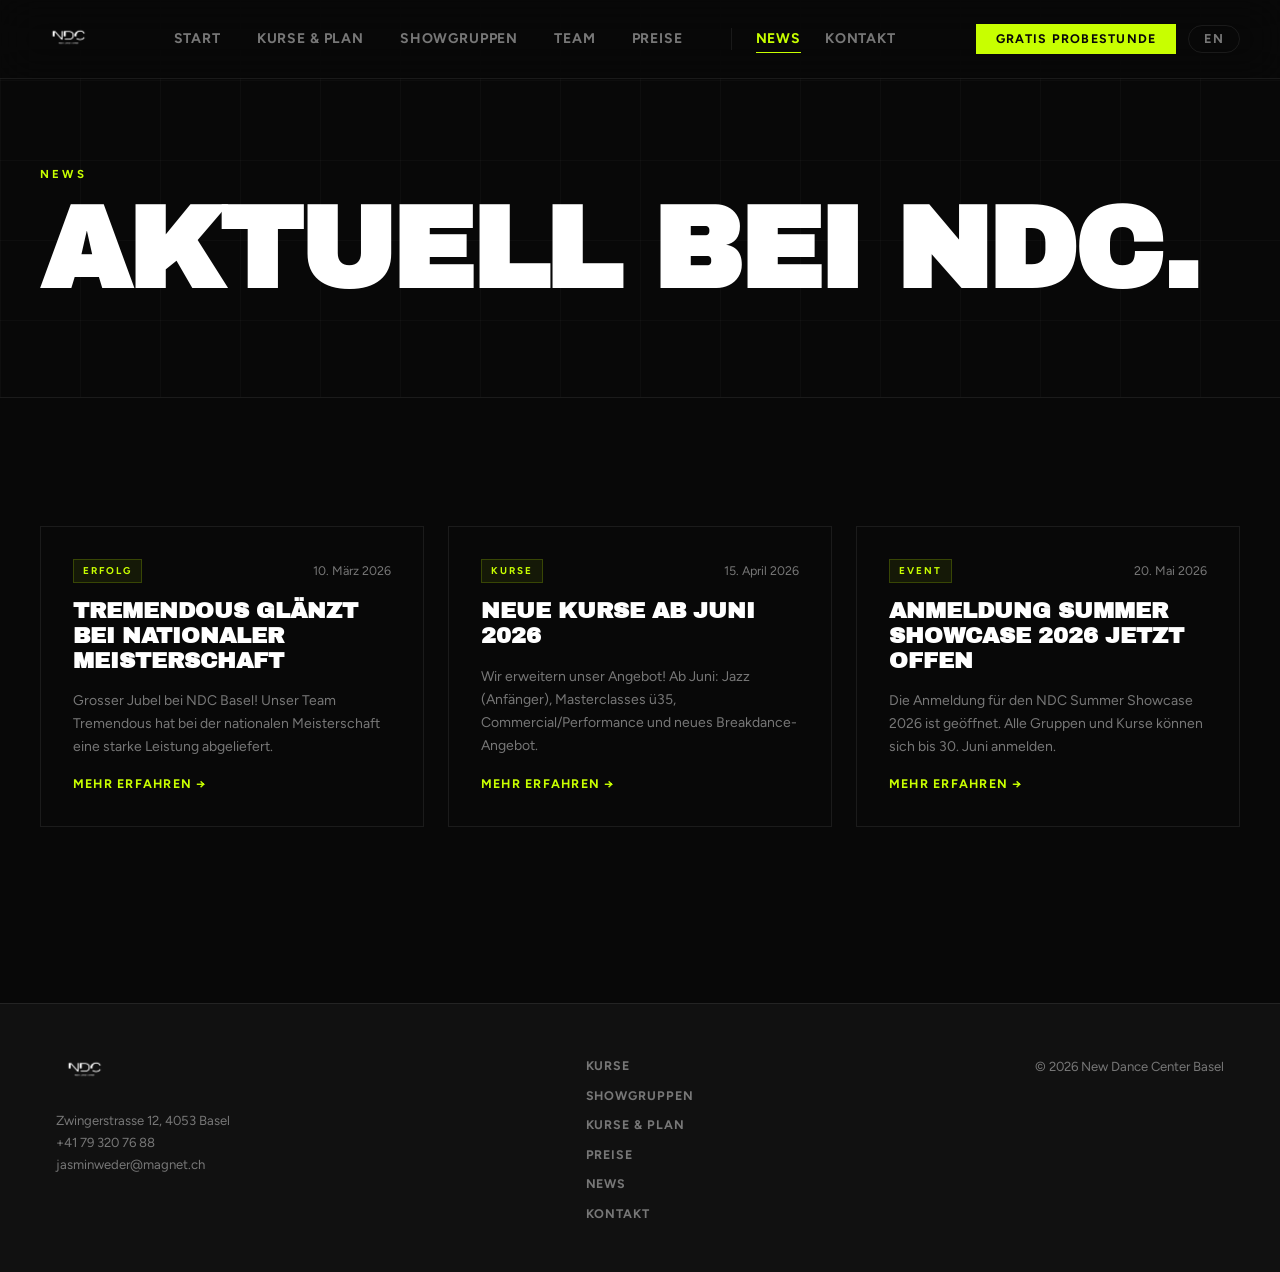
==== artikel.html @ 4fa08bfb "Initial site" ====
<!DOCTYPE html>
<html lang="de">
<head>
  <meta charset="UTF-8">
  <meta name="viewport" content="width=device-width, initial-scale=1.0">
  <title>News | NDC Basel</title>
  <link rel="preconnect" href="https://fonts.googleapis.com">
  <link rel="preconnect" href="https://fonts.gstatic.com" crossorigin>
  <link href="https://fonts.googleapis.com/css2?family=Archivo+Black&family=Figtree:wght@400;500;600;700&display=swap" rel="stylesheet">
  <link rel="stylesheet" href="styles/style.css">
</head>
<body>

  <div id="header-root"></div>

  <main id="artikelMain">
    <!-- populated by artikel.js -->
  </main>

  <div id="footer-root"></div>

  <script src="scripts/data.js"></script>
  <script src="scripts/shared.js"></script>
  <script src="scripts/artikel.js"></script>
</body>
</html>
---- styles/style.css ----
@import url('https://fonts.googleapis.com/css2?family=Archivo+Black&family=Figtree:wght@400;500;600;700&display=swap');

:root {
  --bg:          #080808;
  --surface:     #111111;
  --accent:      #C8FF00;
  --accent-dim:  rgba(200, 255, 0, 0.07);
  --accent-glow: rgba(200, 255, 0, 0.22);
  --text:        #ffffff;
  --muted:       #777777;
  --border:      rgba(255, 255, 255, 0.08);
  --font-display: 'Archivo Black', Impact, sans-serif;
  --font-body:    'Figtree', system-ui, -apple-system, sans-serif;
  /* room colours */
  --room-blau:   #60A5FA;
  --room-gruen:  #4ADE80;
  /* ── Emil Kowalski easing ── */
  --spring:      cubic-bezier(0.16, 1, 0.3, 1);   /* spring out  */
  --spring-in:   cubic-bezier(0.4, 0, 0.2, 1);    /* quick in    */
  --bounce:      cubic-bezier(0.34, 1.56, 0.64, 1); /* overshoot  */
  --dur-fast:    150ms;
  --dur-mid:     280ms;
  --dur-slow:    600ms;
}

*, *::before, *::after { box-sizing: border-box; margin: 0; padding: 0; }
html { scroll-behavior: smooth; }

body {
  background: var(--bg);
  color: var(--text);
  font-family: var(--font-body);
  line-height: 1.6;
  overflow-x: hidden;
}

a { color: inherit; text-decoration: none; }
img { max-width: 100%; display: block; }

/* ── LAYOUT ────────────────────────────────────────────────── */

.container {
  width: min(1200px, calc(100% - 3rem));
  margin: 0 auto;
}

.section { padding: 8rem 0; }

/* ── HEADER ────────────────────────────────────────────────── */

.site-header {
  position: fixed;
  top: 0; left: 0; right: 0;
  z-index: 100;
  padding: 1.25rem 2rem;
  background: rgba(8, 8, 8, 0.88);
  backdrop-filter: blur(20px);
  -webkit-backdrop-filter: blur(20px);
  border-bottom: 1px solid var(--border);
}

.header-inner {
  display: flex;
  align-items: center;
  justify-content: space-between;
  max-width: 1200px;
  margin: 0 auto;
}

.brand {
  display: inline-flex;
  align-items: center;
  line-height: 1;
  transition: opacity var(--dur-fast) var(--spring);
}

.brand:hover { opacity: 0.8; }

.brand-logo {
  height: 38px;
  width: auto;
  display: block;
}

/* fallback text brand (if image fails) */
.brand span { color: var(--accent); margin-left: 0.1em; }

.site-nav { display: flex; gap: 2.25rem; }

.site-nav a {
  font-family: var(--font-body);
  font-weight: 700;
  font-size: 0.875rem;
  letter-spacing: 0.06em;
  text-transform: uppercase;
  color: var(--muted);
  transition: color var(--dur-fast) var(--spring);
  position: relative;
}

.site-nav a::after {
  content: '';
  position: absolute; bottom: -3px; left: 0; right: 0;
  height: 1px; background: var(--accent);
  transform: scaleX(0); transform-origin: left;
  transition: transform var(--dur-mid) var(--spring);
}

.site-nav a:hover { color: var(--accent); }
.site-nav a:hover::after { transform: scaleX(1); }
.site-nav a.active { color: var(--accent); }
.site-nav a.active::after { transform: scaleX(1); }

.header-actions { display: flex; align-items: center; gap: 0.75rem; }

.lang-btn {
  font-family: var(--font-body);
  font-weight: 700;
  font-size: 0.8rem;
  letter-spacing: 0.12em;
  background: none;
  border: 1px solid var(--border);
  border-radius: 999px;
  color: var(--muted);
  padding: 0.4rem 0.9rem;
  cursor: pointer;
  transition: border-color var(--dur-fast) var(--spring),
              color var(--dur-fast) var(--spring),
              transform var(--dur-mid) var(--spring);
  line-height: 1;
}

.lang-btn:hover { border-color: var(--accent); color: var(--accent); transform: scale(1.05); }
.lang-btn:active { transform: scale(0.95); transition-duration: var(--dur-fast); }

.nav-toggle {
  display: none;
  flex-direction: column;
  justify-content: space-between;
  width: 28px; height: 18px;
  background: none; border: none;
  cursor: pointer; padding: 0;
  position: relative; z-index: 101;
}

.nav-toggle span {
  display: block; height: 2px;
  background: var(--text); border-radius: 1px;
  transition: transform var(--dur-mid) var(--spring),
              opacity var(--dur-fast) var(--spring-in),
              width var(--dur-mid) var(--spring);
  transform-origin: center;
}

.nav-toggle span:nth-child(2) { width: 70%; }

.nav-toggle:hover span:nth-child(2) { width: 100%; }

.nav-toggle.open span:nth-child(1) { transform: translateY(8px) rotate(45deg); }
.nav-toggle.open span:nth-child(2) { opacity: 0; transform: scaleX(0); }
.nav-toggle.open span:nth-child(3) { transform: translateY(-8px) rotate(-45deg); }

/* ── EYEBROW & SECTION HEADER ──────────────────────────────── */

.eyebrow {
  display: inline-block;
  font-family: var(--font-body);
  font-weight: 700;
  font-size: 0.72rem;
  letter-spacing: 0.28em;
  text-transform: uppercase;
  color: var(--accent);
  margin-bottom: 1rem;
}

.section-header { margin-bottom: 4rem; }

.section-sub { color: var(--muted); font-size: 0.95rem; margin-top: 0.75rem; }

.section-header h2 {
  font-family: var(--font-display);
  font-size: clamp(2.5rem, 5vw, 5rem);
  line-height: 0.9;
  letter-spacing: -0.02em;
  text-transform: uppercase;
}

/* ── BUTTONS ───────────────────────────────────────────────── */

.btn-primary {
  display: inline-flex; align-items: center;
  font-family: var(--font-body); font-weight: 700;
  font-size: 0.9rem; letter-spacing: 0.08em; text-transform: uppercase;
  background: var(--accent); color: #080808;
  border: none; border-radius: 0;
  padding: 0.9rem 2rem; cursor: pointer; line-height: 1;
  transition: transform var(--dur-mid) var(--spring),
              box-shadow var(--dur-mid) var(--spring),
              background var(--dur-fast) var(--spring-in);
  will-change: transform;
}

.btn-primary:hover {
  transform: translateY(-3px);
  box-shadow: 0 16px 40px var(--accent-glow);
}

.btn-primary:active {
  transform: scale(0.97) translateY(0);
  box-shadow: 0 4px 12px var(--accent-glow);
  transition-duration: var(--dur-fast);
}

.btn-ghost {
  display: inline-flex; align-items: center;
  font-family: var(--font-body); font-weight: 700;
  font-size: 0.9rem; letter-spacing: 0.08em; text-transform: uppercase;
  background: transparent; color: var(--text);
  border: 1px solid rgba(255,255,255,0.2); border-radius: 0;
  padding: 0.9rem 2rem; cursor: pointer; line-height: 1;
  transition: border-color var(--dur-fast) var(--spring),
              color var(--dur-fast) var(--spring),
              transform var(--dur-mid) var(--spring),
              box-shadow var(--dur-mid) var(--spring);
  will-change: transform;
}

.btn-ghost:hover {
  border-color: var(--accent);
  color: var(--accent);
  transform: translateY(-3px);
  box-shadow: 0 8px 24px rgba(200,255,0,0.08);
}

.btn-ghost:active {
  transform: scale(0.97);
  transition-duration: var(--dur-fast);
}

/* ── HERO ──────────────────────────────────────────────────── */

.hero {
  min-height: 100svh;
  display: flex; flex-direction: column;
  overflow: hidden; position: relative; background: var(--bg);
}

.hero::before {
  content: '';
  position: absolute; inset: 0;
  background-image:
    linear-gradient(rgba(255,255,255,0.025) 1px, transparent 1px),
    linear-gradient(90deg, rgba(255,255,255,0.025) 1px, transparent 1px);
  background-size: 80px 80px;
  pointer-events: none;
}

.hero-inner {
  flex: 1; display: flex; flex-direction: column;
  justify-content: center; padding-top: 7rem; padding-bottom: 3rem;
}

.hero-eyebrow {
  font-family: var(--font-body); font-weight: 700;
  font-size: 0.75rem; letter-spacing: 0.28em; text-transform: uppercase;
  color: var(--accent); margin-bottom: 2rem;
}

.hero-title {
  display: block;
  margin-bottom: 2.5rem;
}

.title-line {
  display: block;
  font-family: var(--font-display);
  font-size: clamp(5rem, 13vw, 13rem);
  line-height: 0.88; letter-spacing: -0.02em; text-transform: uppercase;
}

.title-line.solid { color: var(--text); }

.title-line.stroke {
  color: transparent;
  -webkit-text-stroke: 3px var(--accent);
}

.hero-meta { max-width: 520px; }

.hero-desc { color: var(--muted); font-size: 0.95rem; line-height: 1.75; margin-bottom: 2rem; }
.hero-ctas { display: flex; flex-wrap: wrap; gap: 0.75rem; }

/* ── TICKER ────────────────────────────────────────────────── */

.ticker-wrap {
  overflow: hidden; border-top: 1px solid var(--border);
  background: var(--surface); padding: 1.1rem 0;
}

.ticker-track {
  display: flex; gap: 2.5rem; white-space: nowrap;
  width: max-content; align-items: center;
  animation: ticker 30s linear infinite;
}

.ticker-track span {
  font-family: var(--font-display);
  font-size: 1rem; letter-spacing: 0.12em; text-transform: uppercase; color: var(--text);
}

.ticker-track .dot { color: var(--accent); font-size: 1.3rem; }

@keyframes ticker { from { transform: translateX(0); } to { transform: translateX(-50%); } }

/* ── STUDIO ────────────────────────────────────────────────── */

.studio { background: var(--surface); }

.studio-grid { display: grid; grid-template-columns: 1fr 1fr; gap: 5rem; align-items: center; }

.studio-copy h2 {
  font-family: var(--font-display);
  font-size: clamp(2.5rem, 4vw, 4.5rem);
  line-height: 0.9; letter-spacing: -0.02em; text-transform: uppercase;
  margin-bottom: 1.5rem;
}

.studio-copy p { color: var(--muted); font-size: 0.975rem; margin-bottom: 1.25rem; max-width: 38rem; }
.studio-copy .btn-primary { margin-top: 0.75rem; }

.studio-stats {
  display: grid; grid-template-columns: 1fr 1fr;
  gap: 1px; background: rgba(255,255,255,0.1);
  border: 1px solid rgba(255,255,255,0.1);
}

.stat-card {
  background: var(--bg); padding: 2.5rem 2rem;
  display: flex; flex-direction: column; gap: 0.4rem;
}

.accent-card { background: var(--accent-dim); }

.stat-num {
  font-family: var(--font-display);
  font-size: clamp(3rem, 4.5vw, 4.5rem); line-height: 1;
  color: var(--accent);
}

.stat-label {
  font-family: var(--font-body); font-weight: 700;
  font-size: 0.8rem; letter-spacing: 0.14em; text-transform: uppercase; color: var(--muted);
}

/* ── STYLES SECTION ────────────────────────────────────────── */

.styles-section { background: var(--bg); }

.styles-grid {
  display: grid; grid-template-columns: repeat(3, 1fr);
  gap: 1px; background: rgba(255,255,255,0.08);
  border: 1px solid rgba(255,255,255,0.08);
}

.style-card {
  background: var(--bg); padding: 2.5rem 2rem;
  position: relative; overflow: hidden;
  transition: background var(--dur-mid) var(--spring),
              transform var(--dur-mid) var(--spring);
  will-change: transform;
  cursor: default;
}

.style-card::after {
  content: ''; position: absolute; bottom: 0; left: 0; right: 0;
  height: 2px; background: var(--accent);
  transform: scaleX(0); transform-origin: left;
  transition: transform var(--dur-mid) var(--spring);
}

.style-card:hover { background: var(--accent-dim); transform: translateY(-4px); }
.style-card:hover::after { transform: scaleX(1); }

.style-num {
  display: block; font-family: var(--font-display);
  font-size: 4.5rem; line-height: 1;
  color: rgba(255,255,255,0.05); margin-bottom: 0.75rem;
}

.style-card h3 {
  font-family: var(--font-display);
  font-size: 1.6rem; letter-spacing: -0.01em;
  text-transform: uppercase; color: var(--text); margin-bottom: 0.75rem;
}

.style-card p { font-size: 0.875rem; color: var(--muted); line-height: 1.65; }

/* ── CREWS (main page) ─────────────────────────────────────── */

.crews-section { background: var(--surface); }

.crews-grid { display: grid; grid-template-columns: repeat(3, 1fr); gap: 1.5rem; margin-bottom: 3rem; }

.crew-card {
  border: 1px solid var(--border); padding: 2.5rem 2rem;
  transition: border-color var(--dur-mid) var(--spring),
              background var(--dur-mid) var(--spring),
              transform var(--dur-mid) var(--spring),
              box-shadow var(--dur-mid) var(--spring);
  will-change: transform;
}

.crew-card:hover {
  border-color: var(--accent);
  background: var(--accent-dim);
  transform: translateY(-6px);
  box-shadow: 0 20px 40px rgba(0,0,0,0.4);
}

.crew-tag {
  display: inline-block; font-family: var(--font-body); font-weight: 700;
  font-size: 0.68rem; letter-spacing: 0.22em; text-transform: uppercase;
  color: var(--accent); background: var(--accent-dim);
  border: 1px solid rgba(200,255,0,0.2); padding: 0.3rem 0.75rem; margin-bottom: 1.5rem;
}

.crew-card h3 {
  font-family: var(--font-display);
  font-size: clamp(2rem, 2.5vw, 2.75rem);
  letter-spacing: -0.02em; text-transform: uppercase;
  color: var(--text); margin-bottom: 1rem; line-height: 0.95;
}

.crew-card p { color: var(--muted); font-size: 0.875rem; line-height: 1.65; }
.crew-card .crew-link { display: inline-block; margin-top: 1.25rem; color: var(--accent); font-weight: 600; font-size: 0.85rem; }
.crews-cta { text-align: center; }

/* ── HEUTE IM STUDIO ───────────────────────────────────────── */

.heute-section { background: var(--bg); }

.heute-header { margin-bottom: 3rem; }

.heute-header h2 {
  font-family: var(--font-display);
  font-size: clamp(2.5rem, 5vw, 5rem);
  line-height: 0.9; letter-spacing: -0.02em; text-transform: uppercase; margin-bottom: 0.5rem;
}

.heute-day-name {
  font-family: var(--font-display);
  font-size: clamp(1.25rem, 2.5vw, 2rem);
  letter-spacing: 0.04em; text-transform: uppercase; color: var(--muted);
}

.heute-empty { padding: 4rem 0; text-align: center; }

.heute-empty-title {
  font-family: var(--font-display); font-size: 2rem;
  text-transform: uppercase; color: var(--muted); margin-bottom: 0.5rem;
}

.heute-empty-sub { color: var(--muted); font-size: 0.95rem; }

.heute-grid { display: grid; grid-template-columns: 1fr 1fr; gap: 2.5rem; }

.heute-col-header {
  font-family: var(--font-body); font-weight: 700;
  font-size: 0.75rem; letter-spacing: 0.22em; text-transform: uppercase;
  padding: 0.6rem 1rem; margin-bottom: 1rem;
}

.heute-col-header.blau  { background: rgba(96,165,250,0.1);  color: #93C5FD; border-left: 3px solid var(--room-blau); }
.heute-col-header.gruen { background: rgba(74,222,128,0.1);  color: #86EFAC; border-left: 3px solid var(--room-gruen); }

.heute-cards { display: flex; flex-direction: column; gap: 0.75rem; }

.heute-card {
  background: var(--surface); border: 1px solid var(--border);
  border-left-width: 3px; padding: 1.25rem;
  transition: background var(--dur-fast) var(--spring),
              transform var(--dur-mid) var(--spring),
              box-shadow var(--dur-mid) var(--spring);
  will-change: transform;
}

.heute-card.blau  { border-left-color: var(--room-blau); }
.heute-card.gruen { border-left-color: var(--room-gruen); }

.heute-card:hover {
  background: rgba(255,255,255,0.06);
  transform: translateX(4px);
}
.heute-card.is-showgroup { background: rgba(167,139,250,0.05); border-left-color: #A78BFA; }

.card-badges { display: flex; gap: 0.5rem; margin-bottom: 0.75rem; min-height: 1.4rem; }

.heute-badge {
  font-family: var(--font-body); font-weight: 700;
  font-size: 0.6rem; letter-spacing: 0.2em; text-transform: uppercase; padding: 0.2rem 0.55rem; line-height: 1.4;
}

.heute-badge.neue { background: var(--accent-dim); color: var(--accent); border: 1px solid rgba(200,255,0,0.2); }
.heute-badge.show { background: rgba(167,139,250,0.1); color: #A78BFA; border: 1px solid rgba(167,139,250,0.2); }

.card-body { display: flex; gap: 1rem; align-items: flex-start; }

.teacher-avatar {
  flex-shrink: 0; width: 46px; height: 46px; border-radius: 50%;
  background: rgba(255,255,255,0.06); border: 1px solid rgba(255,255,255,0.1);
  display: flex; align-items: center; justify-content: center;
  font-family: var(--font-display); font-size: 0.8rem; color: var(--muted);
}

.card-info { flex: 1; display: flex; flex-direction: column; gap: 0.15rem; }

.card-time {
  font-family: var(--font-body); font-weight: 700;
  font-size: 0.7rem; letter-spacing: 0.16em; text-transform: uppercase; color: var(--muted);
}

.card-name {
  font-family: var(--font-display);
  font-size: 1.15rem; letter-spacing: -0.01em;
  text-transform: uppercase; color: var(--text); line-height: 1.1;
}

.card-meta { display: flex; align-items: center; gap: 0.6rem; flex-wrap: wrap; margin-top: 0.4rem; }

.level-chip {
  font-family: var(--font-body); font-weight: 700;
  font-size: 0.6rem; letter-spacing: 0.14em; text-transform: uppercase;
  padding: 0.2rem 0.55rem; background: rgba(255,255,255,0.06);
  color: var(--muted); border: 1px solid var(--border);
}

.card-teacher { font-size: 0.82rem; color: var(--muted); }

.card-note {
  display: inline-block; font-family: var(--font-body); font-weight: 700;
  font-size: 0.6rem; letter-spacing: 0.14em; text-transform: uppercase;
  color: #FCD34D; margin-top: 0.35rem;
}

/* ── PREISE ────────────────────────────────────────────────── */

.preise-section { background: var(--surface); }

.preise-grid {
  display: grid;
  grid-template-columns: repeat(5, 1fr);
  gap: 1px; background: rgba(255,255,255,0.1);
  border: 1px solid rgba(255,255,255,0.1);
  margin-bottom: 2.5rem;
}

.preis-card {
  background: var(--bg); padding: 2rem 1.5rem;
  display: flex; flex-direction: column; gap: 1rem;
  position: relative;
  transition: background var(--dur-mid) var(--spring),
              transform var(--dur-mid) var(--spring),
              box-shadow var(--dur-mid) var(--spring);
  will-change: transform;
}

.preis-card:hover {
  background: var(--accent-dim);
  transform: translateY(-6px);
  box-shadow: 0 20px 40px rgba(0,0,0,0.3);
}

.preis-card.is-unlimited { background: var(--accent-dim); }

.preis-label {
  font-family: var(--font-display);
  font-size: 1.5rem; text-transform: uppercase; color: var(--text); line-height: 1;
}

.preis-age {
  font-size: 0.8rem; color: var(--muted); font-weight: 500;
}

.preis-options { display: flex; flex-direction: column; gap: 0.75rem; margin-top: auto; }

.preis-option { display: block; }

.preis-chf {
  font-family: var(--font-display);
  font-size: 2.25rem; line-height: 1; color: var(--accent);
}

.preis-chf span { font-family: var(--font-body); font-size: 0.8rem; color: var(--muted); font-weight: 600; }

.preis-freq {
  font-size: 0.75rem; color: var(--muted); font-weight: 500; margin-top: 0.15rem;
}

.preise-footer {
  display: flex; align-items: center; justify-content: space-between;
  flex-wrap: wrap; gap: 1rem;
}

.preise-note {
  font-size: 0.85rem; color: var(--muted);
}

.preise-note span { color: var(--accent); }

/* ── NEWS ──────────────────────────────────────────────────── */

.news-section { background: var(--bg); }

.news-grid { display: grid; grid-template-columns: repeat(3, 1fr); gap: 1.5rem; margin-bottom: 3rem; }

.news-card {
  border: 1px solid var(--border); padding: 2rem;
  display: flex; flex-direction: column; gap: 1rem;
  transition: border-color var(--dur-mid) var(--spring),
              background var(--dur-mid) var(--spring),
              transform var(--dur-mid) var(--spring),
              box-shadow var(--dur-mid) var(--spring);
  will-change: transform;
}

.news-card:hover {
  border-color: rgba(255,255,255,0.2);
  background: rgba(255,255,255,0.03);
  transform: translateY(-4px);
  box-shadow: 0 16px 32px rgba(0,0,0,0.3);
}

.news-card-top { display: flex; align-items: center; justify-content: space-between; gap: 1rem; }

.news-cat {
  font-family: var(--font-body); font-weight: 700;
  font-size: 0.62rem; letter-spacing: 0.2em; text-transform: uppercase;
  color: var(--accent); background: var(--accent-dim);
  border: 1px solid rgba(200,255,0,0.2); padding: 0.2rem 0.55rem;
}

.news-date { font-size: 0.78rem; color: var(--muted); }

.news-title {
  font-family: var(--font-display);
  font-size: 1.4rem; line-height: 1.1;
  text-transform: uppercase; color: var(--text);
}

.news-excerpt { font-size: 0.875rem; color: var(--muted); line-height: 1.65; }

.news-more {
  font-family: var(--font-body); font-weight: 700;
  font-size: 0.8rem; color: var(--accent);
  letter-spacing: 0.06em; text-transform: uppercase;
  margin-top: auto;
}

.news-footer { text-align: center; }

/* news card as link */
.news-card { text-decoration: none; color: inherit; }

.news-read-more {
  font-family: var(--font-body); font-weight: 700;
  font-size: 0.78rem; letter-spacing: 0.1em; text-transform: uppercase;
  color: var(--accent); margin-top: auto;
  transition: letter-spacing var(--dur-mid) var(--spring);
}
.news-card:hover .news-read-more { letter-spacing: 0.15em; }
.news-card:active { transform: scale(0.99) translateY(0); transition-duration: var(--dur-fast); }

/* ── ARTIKEL DETAIL ─────────────────────────────────────────── */

.artikel-hero { padding-bottom: 2rem; }
.artikel-hero h1 { font-size: clamp(2.5rem, 6vw, 5rem); line-height: 1.0; }

.artikel-meta {
  display: flex; align-items: center; gap: 1rem;
  margin-bottom: 1.5rem;
}

.artikel-date { font-size: 0.85rem; color: var(--muted); }

.artikel-excerpt {
  font-size: 1.1rem; color: var(--muted);
  line-height: 1.6; max-width: 640px;
  margin-top: 1rem;
}

.artikel-body {
  max-width: 700px;
  font-size: 1.05rem; line-height: 1.8;
  color: rgba(255,255,255,0.85);
}

.artikel-body p { margin-bottom: 1.5rem; }
.artikel-body p:last-child { margin-bottom: 0; }

/* ── CONTACT ───────────────────────────────────────────────── */

.contact-section { background: var(--surface); }

.contact-grid { display: grid; grid-template-columns: 1fr 1.5fr; gap: 5rem; align-items: start; }

.contact-info h2 {
  font-family: var(--font-display);
  font-size: clamp(3rem, 5vw, 6rem); line-height: 0.87;
  letter-spacing: -0.03em; text-transform: uppercase; margin-bottom: 2.5rem;
}

.contact-block { margin-bottom: 2rem; }

.contact-label {
  display: block; font-family: var(--font-body); font-weight: 700;
  font-size: 0.7rem; letter-spacing: 0.22em; text-transform: uppercase;
  color: var(--accent); margin-bottom: 0.35rem;
}

.contact-block p { color: var(--text); font-size: 1rem; }
.contact-block a { color: var(--text); transition: color 180ms; }
.contact-block a:hover { color: var(--accent); }

.contact-form { display: grid; gap: 1.25rem; }

.form-group { display: flex; flex-direction: column; gap: 0.5rem; }

.form-group label {
  font-family: var(--font-body); font-weight: 700;
  font-size: 0.72rem; letter-spacing: 0.18em; text-transform: uppercase; color: var(--muted);
}

.form-group input,
.form-group textarea {
  background: var(--bg); border: 1px solid var(--border); border-radius: 0;
  color: var(--text); font-family: var(--font-body); font-size: 1rem;
  padding: 1rem 1.25rem; outline: none; resize: vertical;
  transition: border-color var(--dur-fast) var(--spring),
              box-shadow var(--dur-fast) var(--spring);
}

.form-group input:focus,
.form-group textarea:focus {
  border-color: var(--accent);
  box-shadow: 0 0 0 3px rgba(200,255,0,0.08);
}

.form-group input::placeholder,
.form-group textarea::placeholder { color: rgba(255,255,255,0.22); }

.form-status {
  font-family: var(--font-body); font-weight: 700;
  font-size: 0.82rem; letter-spacing: 0.1em; text-transform: uppercase;
  color: var(--accent); min-height: 1.4em;
}

/* ── HEADER CTA + SECONDARY NAV ────────────────────────────── */

.btn-cta {
  display: inline-flex; align-items: center;
  font-family: var(--font-body); font-weight: 700;
  font-size: 0.78rem; letter-spacing: 0.1em; text-transform: uppercase;
  background: var(--accent); color: #080808;
  border: none; padding: 0.55rem 1.25rem;
  white-space: nowrap; cursor: pointer; line-height: 1;
  transition: transform var(--dur-mid) var(--spring),
              box-shadow var(--dur-mid) var(--spring);
  will-change: transform;
}

.btn-cta:hover { transform: translateY(-2px); box-shadow: 0 8px 24px var(--accent-glow); }
.btn-cta:active { transform: scale(0.96); transition-duration: var(--dur-fast); }

.nav-sec-group {
  display: flex; align-items: center; gap: 1.5rem;
  border-left: 1px solid var(--border); padding-left: 1.5rem; margin-left: 0.75rem;
}

.nav-sec {
  font-family: var(--font-body); font-weight: 700;
  font-size: 0.78rem; letter-spacing: 0.06em; text-transform: uppercase;
  color: var(--muted); transition: color 180ms ease;
}

.nav-sec:hover, .nav-sec.active { color: var(--text); }

/* ── FOOTER ────────────────────────────────────────────────── */

.site-footer { border-top: 1px solid var(--border); padding: 3rem 2rem; background: var(--surface); }

.footer-inner {
  display: grid;
  grid-template-columns: 1fr auto 1fr;
  gap: 3rem; align-items: start;
  max-width: 1200px; margin: 0 auto;
}

.footer-brand .brand { display: inline-block; margin-bottom: 0.75rem; }
.footer-brand p { color: var(--muted); font-size: 0.82rem; line-height: 1.7; }
.footer-brand a:hover { color: var(--accent); }

.footer-nav { display: flex; flex-direction: column; gap: 0.6rem; padding-top: 0.25rem; }

.footer-nav a {
  font-family: var(--font-body); font-weight: 700;
  font-size: 0.78rem; letter-spacing: 0.08em; text-transform: uppercase;
  color: var(--muted); transition: color 180ms ease;
}

.footer-nav a:hover { color: var(--accent); }

.footer-copy { color: var(--muted); font-size: 0.78rem; text-align: right; padding-top: 0.25rem; }

.site-footer p { color: var(--muted); font-size: 0.82rem; }

/* ── SCROLL REVEAL ─────────────────────────────────────────── */

.reveal {
  opacity: 0;
  transform: translateY(32px);
  transition: opacity var(--dur-slow) var(--spring),
              transform var(--dur-slow) var(--spring);
}
.reveal.visible { opacity: 1; transform: translateY(0); }

/* ── PAGE HERO (subpages) ──────────────────────────────────── */

.page-hero {
  padding: 10rem 0 5rem;
  background: var(--bg); position: relative; overflow: hidden;
  border-bottom: 1px solid var(--border);
}

.page-hero::before {
  content: '';
  position: absolute; inset: 0;
  background-image:
    linear-gradient(rgba(255,255,255,0.025) 1px, transparent 1px),
    linear-gradient(90deg, rgba(255,255,255,0.025) 1px, transparent 1px);
  background-size: 80px 80px; pointer-events: none;
}

.page-hero .container { position: relative; z-index: 1; }

.page-hero h1 {
  font-family: var(--font-display);
  font-size: clamp(3.5rem, 9vw, 9rem);
  line-height: 0.88; letter-spacing: -0.03em; text-transform: uppercase;
  margin-bottom: 1rem;
}

.page-hero-sub { font-size: 1rem; color: var(--muted); max-width: 44rem; line-height: 1.7; }

.back-link {
  display: inline-flex; align-items: center; gap: 0.5rem;
  font-family: var(--font-body); font-weight: 700;
  font-size: 0.75rem; letter-spacing: 0.14em; text-transform: uppercase;
  color: var(--muted); margin-bottom: 2rem;
  transition: color 180ms;
}

.back-link:hover { color: var(--accent); }

/* ── ÜBER UNS ──────────────────────────────────────────────── */

.about-section { background: var(--surface); }

.about-grid { display: grid; grid-template-columns: 1fr 1fr; gap: 5rem; align-items: start; }

.about-block { margin-bottom: 3rem; }

.about-block h3 {
  font-family: var(--font-display);
  font-size: clamp(1.5rem, 2.5vw, 2.5rem);
  text-transform: uppercase; letter-spacing: -0.01em;
  margin-bottom: 1rem; color: var(--text);
}

.about-block p { color: var(--muted); line-height: 1.75; font-size: 0.975rem; }

.about-address-card {
  border: 1px solid var(--border); padding: 2rem; background: var(--bg);
}

.about-address-card p { color: var(--text); margin-bottom: 0.25rem; }
.about-address-card a { color: var(--accent); }

.about-values { display: grid; grid-template-columns: 1fr 1fr; gap: 1.5rem; margin-top: 1.5rem; }

.value-card {
  padding: 1.5rem; background: var(--bg);
  border: 1px solid var(--border); border-left: 3px solid var(--accent);
}

.value-card h4 {
  font-family: var(--font-display); font-size: 1.1rem;
  text-transform: uppercase; margin-bottom: 0.5rem; color: var(--text);
}

.value-card p { font-size: 0.85rem; color: var(--muted); }

/* ── CREWS PAGE ────────────────────────────────────────────── */

.crews-page .crews-full-grid {
  display: grid; grid-template-columns: repeat(3, 1fr); gap: 1.5rem;
}

.crew-full-card {
  border: 1px solid var(--border); padding: 2.5rem 2rem;
  display: flex; flex-direction: column;
  transition: border-color var(--dur-mid) var(--spring),
              background var(--dur-mid) var(--spring),
              transform var(--dur-mid) var(--spring),
              box-shadow var(--dur-mid) var(--spring);
  will-change: transform;
}

.crew-full-card:hover {
  border-color: var(--accent);
  background: var(--accent-dim);
  transform: translateY(-6px);
  box-shadow: 0 20px 40px rgba(0,0,0,0.4);
}

.crew-full-card:active { transform: scale(0.98); transition-duration: var(--dur-fast); }

.crew-full-card h3 {
  font-family: var(--font-display);
  font-size: clamp(1.75rem, 2.5vw, 2.5rem);
  text-transform: uppercase; letter-spacing: -0.02em;
  color: var(--text); margin-bottom: 0.75rem; line-height: 1;
}

.crew-full-card .crew-meta {
  display: flex; flex-direction: column; gap: 0.35rem; margin-bottom: 1.25rem;
}

.crew-meta-row {
  font-size: 0.8rem; color: var(--muted);
}

.crew-meta-row strong {
  color: var(--text); font-weight: 600; margin-right: 0.4rem;
}

.crew-full-card p { font-size: 0.875rem; color: var(--muted); line-height: 1.65; flex: 1; }

.crew-full-card .crew-link {
  display: inline-flex; align-items: center;
  font-family: var(--font-body); font-weight: 700;
  font-size: 0.8rem; letter-spacing: 0.08em; text-transform: uppercase;
  color: var(--accent); margin-top: 1.5rem;
}

/* ── CREW DETAIL ───────────────────────────────────────────── */

.crew-detail { background: var(--surface); }

.crew-detail-grid { display: grid; grid-template-columns: 1fr 1fr; gap: 5rem; align-items: start; }

.crew-detail-copy h2 {
  font-family: var(--font-display);
  font-size: clamp(2rem, 4vw, 4rem);
  text-transform: uppercase; letter-spacing: -0.02em; margin-bottom: 2rem;
}

.crew-detail-copy p { color: var(--muted); line-height: 1.75; font-size: 0.975rem; margin-bottom: 1.5rem; }

.detail-meta-block { margin-bottom: 2rem; }

.detail-meta-label {
  font-family: var(--font-body); font-weight: 700;
  font-size: 0.68rem; letter-spacing: 0.22em; text-transform: uppercase;
  color: var(--accent); display: block; margin-bottom: 0.35rem;
}

.detail-meta-value { color: var(--text); font-size: 0.95rem; }

.achievement-list { list-style: none; display: flex; flex-direction: column; gap: 0.6rem; }

.achievement-list li {
  font-size: 0.875rem; color: var(--muted); padding-left: 1.25rem; position: relative;
}

.achievement-list li::before {
  content: '→'; position: absolute; left: 0; color: var(--accent);
}

/* ── TEACHERS PAGE ─────────────────────────────────────────── */

.teachers-page { background: var(--bg); }

.teachers-grid {
  display: grid; grid-template-columns: repeat(4, 1fr); gap: 1.5rem;
}

.teacher-card {
  border: 1px solid var(--border); padding: 2rem 1.5rem;
  display: flex; flex-direction: column; align-items: flex-start;
  transition: border-color var(--dur-mid) var(--spring),
              background var(--dur-mid) var(--spring),
              transform var(--dur-mid) var(--spring),
              box-shadow var(--dur-mid) var(--spring);
  cursor: pointer; will-change: transform;
}

.teacher-card:hover {
  border-color: var(--accent);
  background: var(--accent-dim);
  transform: translateY(-5px);
  box-shadow: 0 16px 32px rgba(0,0,0,0.35);
}

.teacher-card:active { transform: scale(0.98); transition-duration: var(--dur-fast); }

.teacher-avatar-lg {
  width: 64px; height: 64px; border-radius: 50%;
  background: rgba(255,255,255,0.06); border: 1px solid rgba(255,255,255,0.1);
  display: flex; align-items: center; justify-content: center;
  font-family: var(--font-display); font-size: 1.2rem; color: var(--muted);
  margin-bottom: 1.25rem;
}

.teacher-card.featured .teacher-avatar-lg {
  border-color: rgba(200,255,0,0.3); color: var(--accent);
}

.teacher-name {
  font-family: var(--font-display);
  font-size: 1.25rem; text-transform: uppercase;
  letter-spacing: -0.01em; color: var(--text); margin-bottom: 0.3rem; line-height: 1.1;
}

.teacher-role {
  font-size: 0.75rem; color: var(--accent); font-weight: 600;
  letter-spacing: 0.08em; text-transform: uppercase; margin-bottom: 0.75rem;
}

.teacher-styles {
  display: flex; flex-wrap: wrap; gap: 0.4rem; margin-bottom: 1rem;
}

.style-tag {
  font-family: var(--font-body); font-weight: 600;
  font-size: 0.62rem; letter-spacing: 0.1em; text-transform: uppercase;
  padding: 0.2rem 0.55rem; background: rgba(255,255,255,0.06);
  color: var(--muted); border: 1px solid var(--border);
}

.teacher-link {
  font-family: var(--font-body); font-weight: 700;
  font-size: 0.75rem; color: var(--accent);
  letter-spacing: 0.08em; text-transform: uppercase;
  margin-top: auto;
}

/* ── TEACHER DETAIL ────────────────────────────────────────── */

.teacher-detail { background: var(--surface); }

.teacher-detail-grid { display: grid; grid-template-columns: 280px 1fr; gap: 5rem; align-items: start; }

.teacher-profile-card {
  border: 1px solid var(--border); padding: 2rem; background: var(--bg);
  display: flex; flex-direction: column; align-items: center; gap: 1rem; text-align: center;
}

.teacher-avatar-xl {
  width: 100px; height: 100px; border-radius: 50%;
  background: rgba(255,255,255,0.06); border: 2px solid rgba(200,255,0,0.3);
  display: flex; align-items: center; justify-content: center;
  font-family: var(--font-display); font-size: 2rem; color: var(--accent);
}

.teacher-profile-name {
  font-family: var(--font-display); font-size: 1.6rem;
  text-transform: uppercase; letter-spacing: -0.01em; color: var(--text); line-height: 1.1;
}

.teacher-profile-role {
  font-size: 0.75rem; color: var(--accent); font-weight: 700;
  letter-spacing: 0.1em; text-transform: uppercase;
}

.teacher-detail-copy h2 {
  font-family: var(--font-display);
  font-size: clamp(2rem, 3.5vw, 3.5rem);
  text-transform: uppercase; letter-spacing: -0.02em; margin-bottom: 1.5rem;
}

.teacher-bio { color: var(--muted); line-height: 1.8; font-size: 0.975rem; margin-bottom: 2.5rem; }

/* ── STUNDENPLAN PAGE ──────────────────────────────────────── */

.stundenplan-page { background: var(--bg); }

.splan-day { margin-bottom: 4rem; }

.splan-day-header {
  display: flex; align-items: center; gap: 1rem;
  margin-bottom: 1.5rem; padding-bottom: 1rem;
  border-bottom: 1px solid var(--border);
}

.splan-day-name {
  font-family: var(--font-display);
  font-size: clamp(1.75rem, 3vw, 3rem);
  text-transform: uppercase; letter-spacing: -0.01em; color: var(--text);
}

.today-pill {
  font-family: var(--font-body); font-weight: 700;
  font-size: 0.62rem; letter-spacing: 0.2em; text-transform: uppercase;
  background: var(--accent); color: #080808;
  padding: 0.25rem 0.7rem;
}

.splan-grid { display: grid; grid-template-columns: 1fr 1fr; gap: 2rem; }

.splan-room-header {
  font-family: var(--font-body); font-weight: 700;
  font-size: 0.75rem; letter-spacing: 0.22em; text-transform: uppercase;
  padding: 0.5rem 1rem; margin-bottom: 0.75rem;
}

.splan-room-header.blau  { background: rgba(96,165,250,0.1);  color: #93C5FD; border-left: 3px solid var(--room-blau); }
.splan-room-header.gruen { background: rgba(74,222,128,0.1);  color: #86EFAC; border-left: 3px solid var(--room-gruen); }

.splan-empty { color: var(--muted); font-size: 0.875rem; padding: 1rem 0; }

/* ── EVENTS ────────────────────────────────────────────────── */

.events-section { background: var(--surface); }

.events-grid { display: grid; grid-template-columns: repeat(2, 1fr); gap: 1.5rem; }

.event-card {
  border: 1px solid var(--border); padding: 2rem;
  display: flex; gap: 2rem; align-items: flex-start;
  transition: border-color var(--dur-mid) var(--spring),
              background var(--dur-mid) var(--spring),
              transform var(--dur-mid) var(--spring),
              box-shadow var(--dur-mid) var(--spring);
  will-change: transform;
}

.event-card:hover {
  border-color: rgba(255,255,255,0.2);
  background: rgba(255,255,255,0.03);
  transform: translateY(-4px);
  box-shadow: 0 16px 32px rgba(0,0,0,0.3);
}

.event-date-block {
  flex-shrink: 0; text-align: center;
  background: var(--bg); border: 1px solid var(--border);
  padding: 1rem 1.25rem; min-width: 70px;
}

.event-day {
  font-family: var(--font-display); font-size: 2.25rem;
  line-height: 1; color: var(--accent);
}

.event-month {
  font-family: var(--font-body); font-weight: 700;
  font-size: 0.68rem; letter-spacing: 0.2em; text-transform: uppercase; color: var(--muted);
}

.event-body { flex: 1; }

.event-type-badge {
  display: inline-block; font-family: var(--font-body); font-weight: 700;
  font-size: 0.6rem; letter-spacing: 0.2em; text-transform: uppercase;
  padding: 0.2rem 0.55rem; margin-bottom: 0.75rem;
}

.event-type-badge.auftritt    { background: var(--accent-dim); color: var(--accent); border: 1px solid rgba(200,255,0,0.2); }
.event-type-badge.competition { background: rgba(167,139,250,0.1); color: #A78BFA; border: 1px solid rgba(167,139,250,0.2); }
.event-type-badge.workshop    { background: rgba(96,165,250,0.1); color: #93C5FD; border: 1px solid rgba(96,165,250,0.2); }
.event-type-badge.popup       { background: rgba(251,191,36,0.1); color: #FCD34D; border: 1px solid rgba(251,191,36,0.2); }

.event-title {
  font-family: var(--font-display); font-size: 1.3rem;
  text-transform: uppercase; letter-spacing: -0.01em;
  color: var(--text); margin-bottom: 0.5rem; line-height: 1.1;
}

.event-desc { font-size: 0.85rem; color: var(--muted); line-height: 1.65; margin-bottom: 0.75rem; }

.event-location {
  font-family: var(--font-body); font-weight: 600;
  font-size: 0.75rem; color: var(--muted); letter-spacing: 0.06em;
}

/* ── RESPONSIVE ────────────────────────────────────────────── */

/* ── 1100px: switch to hamburger (6 nav items need the space) ── */
@media (max-width: 1100px) {
  .site-nav {
    position: fixed; inset: 0;
    background: rgba(8,8,8,0.97);
    backdrop-filter: blur(24px); -webkit-backdrop-filter: blur(24px);
    flex-direction: column; align-items: center; justify-content: center;
    gap: 2.5rem; z-index: 90;
    /* animation: hidden → open */
    opacity: 0; pointer-events: none;
    transform: translateY(-12px) scale(0.98);
    transition: opacity var(--dur-mid) var(--spring),
                transform var(--dur-mid) var(--spring);
    display: flex;
  }

  .site-nav.open {
    opacity: 1; pointer-events: auto;
    transform: translateY(0) scale(1);
  }

  .site-nav a {
    font-size: 1.75rem; letter-spacing: 0.06em; color: var(--text);
    transition: color var(--dur-fast) var(--spring),
                transform var(--dur-mid) var(--spring);
  }

  .site-nav a:hover { transform: translateX(8px); }
  .site-nav a::after { display: none; }

  .nav-toggle { display: flex; }
  .nav-sec-group { display: flex; border-left: none; padding-left: 0; margin: 0; }
}

/* ── 1024px: layout stacking ──────────────────────────────── */
@media (max-width: 1024px) {
  .studio-grid, .contact-grid, .about-grid,
  .crew-detail-grid, .teacher-detail-grid { grid-template-columns: 1fr; gap: 3rem; }
  .styles-grid, .crews-grid, .crews-page .crews-full-grid { grid-template-columns: repeat(2, 1fr); }
  .teachers-grid { grid-template-columns: repeat(3, 1fr); }
  .preise-grid { grid-template-columns: repeat(3, 1fr); }
}


/* ── 768px: tighter spacing ───────────────────────────────── */
@media (max-width: 768px) {
  .section { padding: 5rem 0; }

  .title-line { font-size: clamp(3.5rem, 18vw, 7rem); }
  .title-line.stroke { -webkit-text-stroke: 2px var(--accent); }

  .heute-grid, .splan-grid { grid-template-columns: 1fr; gap: 2.5rem; }
  .styles-grid, .crews-grid, .crews-page .crews-full-grid,
  .teachers-grid { grid-template-columns: 1fr; }
  .news-grid { grid-template-columns: 1fr; }
  .preise-grid { grid-template-columns: 1fr 1fr; }
  .events-grid { grid-template-columns: 1fr; }
  .page-hero h1 { font-size: clamp(3rem, 14vw, 6rem); }
}

@media (max-width: 768px) {
  .footer-inner { grid-template-columns: 1fr; gap: 2rem; }
  .footer-copy { text-align: left; }
  .nav-sec-group { display: none; }
}

@media (max-width: 480px) {
  .hero-ctas, .preise-footer { flex-direction: column; }
  .btn-primary, .btn-ghost { justify-content: center; width: 100%; }
  .preise-grid { grid-template-columns: 1fr; }
  .teacher-detail-grid { grid-template-columns: 1fr; }
}
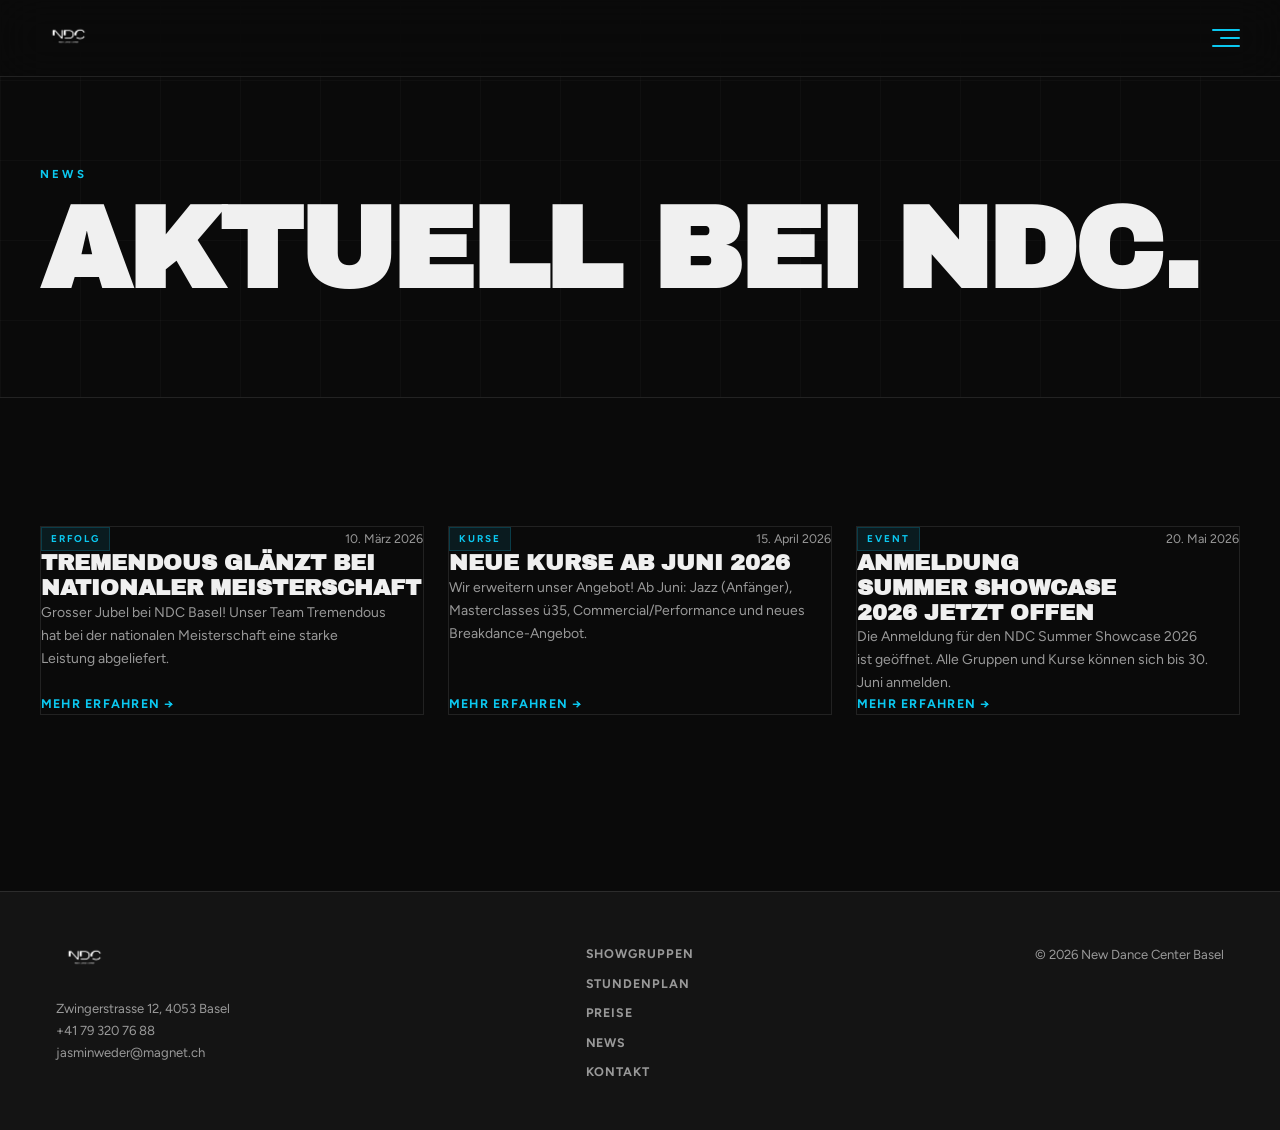
==== commit 5180e6fa: "Apply design-skills principles across all pages (Linear/Ghost/Framer) - text-wrap: balance on all he" ====
--- a/artikel.html
+++ b/artikel.html
@@ -2,6 +2,8 @@
 <html lang="de">
 <head>
   <meta charset="UTF-8">
+  <meta name="color-scheme" content="dark">
+  <meta name="theme-color" content="#0a0a0a">
   <meta name="viewport" content="width=device-width, initial-scale=1.0">
   <title>News | NDC Basel</title>
   <link rel="preconnect" href="https://fonts.googleapis.com">
--- a/styles/style.css
+++ b/styles/style.css
@@ -1,14 +1,16 @@
 @import url('https://fonts.googleapis.com/css2?family=Archivo+Black&family=Figtree:wght@400;500;600;700&display=swap');
 
 :root {
-  --bg:          #080808;
-  --surface:     #111111;
-  --accent:      #C8FF00;
-  --accent-dim:  rgba(200, 255, 0, 0.07);
-  --accent-glow: rgba(200, 255, 0, 0.22);
-  --text:        #ffffff;
-  --muted:       #777777;
-  --border:      rgba(255, 255, 255, 0.08);
+  --bg:            #0a0a0a;
+  --surface:       #141414;
+  --accent:        #0BC8F0;
+  --accent-dim:    rgba(11, 200, 240, 0.09);
+  --accent-glow:   rgba(11, 200, 240, 0.28);
+  --accent-active: #a8c698;
+  --highlight:     #C2FF4D;
+  --text:          #f0f0f0;
+  --muted:         #999999;
+  --border:        rgba(255, 255, 255, 0.1);
   --font-display: 'Archivo Black', Impact, sans-serif;
   --font-body:    'Figtree', system-ui, -apple-system, sans-serif;
   /* room colours */
@@ -24,7 +26,12 @@
 }
 
 *, *::before, *::after { box-sizing: border-box; margin: 0; padding: 0; }
-html { scroll-behavior: smooth; }
+
+html {
+  scroll-behavior: smooth;
+  color-scheme: dark;
+  -webkit-text-size-adjust: 100%;
+}
 
 body {
   background: var(--bg);
@@ -32,7 +39,34 @@
   font-family: var(--font-body);
   line-height: 1.6;
   overflow-x: hidden;
-}
+  -webkit-font-smoothing: antialiased;
+  -moz-osx-font-smoothing: grayscale;
+  text-rendering: optimizeLegibility;
+}
+
+/* ── typography quality (Linear / Ghost / Framer principles) ── */
+h1, h2, h3, h4, h5, h6 { text-wrap: balance; }
+p, li, figcaption        { text-wrap: pretty; }
+
+/* tabular nums for all data */
+.stat-num, .card-time, .pillar-num,
+.preise-price, .event-date { font-variant-numeric: tabular-nums; }
+
+/* selection */
+::selection { background: var(--accent); color: #080808; }
+
+/* focus-visible — keyboard users only (Ghost: 2px outline) */
+:focus-visible {
+  outline: 2px solid var(--accent);
+  outline-offset: 3px;
+}
+:focus:not(:focus-visible) { outline: none; }
+
+/* scrollbar */
+::-webkit-scrollbar { width: 5px; }
+::-webkit-scrollbar-track { background: transparent; }
+::-webkit-scrollbar-thumb { background: rgba(255,255,255,0.12); border-radius: 99px; }
+::-webkit-scrollbar-thumb:hover { background: var(--accent); }
 
 a { color: inherit; text-decoration: none; }
 img { max-width: 100%; display: block; }
@@ -52,10 +86,10 @@
   position: fixed;
   top: 0; left: 0; right: 0;
   z-index: 100;
-  padding: 1.25rem 2rem;
-  background: rgba(8, 8, 8, 0.88);
-  backdrop-filter: blur(20px);
-  -webkit-backdrop-filter: blur(20px);
+  padding: max(1rem, env(safe-area-inset-top)) max(1.5rem, env(safe-area-inset-right)) 1rem max(1.5rem, env(safe-area-inset-left));
+  background: rgba(10, 10, 10, 0.9);
+  backdrop-filter: blur(24px) saturate(160%);
+  -webkit-backdrop-filter: blur(24px) saturate(160%);
   border-bottom: 1px solid var(--border);
 }
 
@@ -85,80 +119,116 @@
 /* fallback text brand (if image fails) */
 .brand span { color: var(--accent); margin-left: 0.1em; }
 
-.site-nav { display: flex; gap: 2.25rem; }
-
-.site-nav a {
-  font-family: var(--font-body);
-  font-weight: 700;
-  font-size: 0.875rem;
-  letter-spacing: 0.06em;
+/* ── BURGER BUTTON ─────────────────────────────────────────── */
+
+.burger {
+  display: flex; flex-direction: column; align-items: flex-end;
+  justify-content: center; gap: 6px;
+  width: 44px; height: 44px;
+  background: none; border: none;
+  cursor: pointer; padding: 0;
+  position: relative; z-index: 201;
+  flex-shrink: 0;
+}
+
+.burger span {
+  display: block; height: 2px; border-radius: 1px;
+  background: var(--accent);
+  transform-origin: center;
+  transition: transform 0.45s cubic-bezier(0.23, 1, 0.32, 1),
+              opacity   0.3s  ease,
+              width     0.35s cubic-bezier(0.23, 1, 0.32, 1);
+}
+
+.burger span:nth-child(1) { width: 28px; }
+.burger span:nth-child(2) { width: 20px; }
+.burger span:nth-child(3) { width: 28px; }
+
+.burger:hover span:nth-child(2) { width: 28px; }
+
+.burger.open span:nth-child(1) { transform: translateY(8px) rotate(45deg); width: 28px; }
+.burger.open span:nth-child(2) { opacity: 0; transform: scaleX(0); }
+.burger.open span:nth-child(3) { transform: translateY(-8px) rotate(-45deg); width: 28px; }
+
+/* ── FULLSCREEN MENU OVERLAY ───────────────────────────────── */
+
+.menu-overlay {
+  position: fixed; inset: 0; z-index: 200;
+  background: #111111;
+  clip-path: circle(0% at calc(100% - 3.5rem) 3.5rem);
+  transition: clip-path 0.65s cubic-bezier(0.77, 0, 0.175, 1);
+  display: flex; flex-direction: column;
+  justify-content: center;
+  padding: max(6rem, calc(env(safe-area-inset-top) + 5rem)) 6vw max(4rem, env(safe-area-inset-bottom)) max(6vw, env(safe-area-inset-left));
+  pointer-events: none;
+  overflow: hidden;
+}
+
+.menu-overlay.open {
+  clip-path: circle(170% at calc(100% - 3.5rem) 3.5rem);
+  pointer-events: auto;
+}
+
+/* ── MENU NAV LINKS ────────────────────────────────────────── */
+
+.menu-nav {
+  display: flex; flex-direction: column;
+  gap: 0.1em;
+}
+
+.menu-nav a {
+  font-family: var(--font-display);
+  font-size: clamp(2.8rem, 7vw, 7rem);
+  line-height: 1.05;
+  letter-spacing: -0.02em;
   text-transform: uppercase;
-  color: var(--muted);
-  transition: color var(--dur-fast) var(--spring);
-  position: relative;
-}
-
-.site-nav a::after {
-  content: '';
-  position: absolute; bottom: -3px; left: 0; right: 0;
-  height: 1px; background: var(--accent);
-  transform: scaleX(0); transform-origin: left;
-  transition: transform var(--dur-mid) var(--spring);
-}
-
-.site-nav a:hover { color: var(--accent); }
-.site-nav a:hover::after { transform: scaleX(1); }
-.site-nav a.active { color: var(--accent); }
-.site-nav a.active::after { transform: scaleX(1); }
-
-.header-actions { display: flex; align-items: center; gap: 0.75rem; }
+  color: var(--text);
+  text-decoration: none;
+  opacity: 0;
+  transform: translateY(40px);
+  transition: color 0.2s ease;
+  display: inline-block;
+}
+
+.menu-nav a:hover  { color: var(--accent); }
+.menu-nav a:active { color: var(--accent-active); }
+.menu-nav a.active { color: var(--accent); }
+
+@keyframes menuLinkIn {
+  from { opacity: 0; transform: translateY(40px); }
+  to   { opacity: 1; transform: translateY(0); }
+}
+
+.menu-overlay.open .menu-nav a {
+  animation: menuLinkIn 0.5s cubic-bezier(0.23, 1, 0.32, 1) forwards;
+  animation-delay: calc(0.25s + var(--i) * 60ms);
+}
+
+/* ── MENU FOOTER (lang toggle) ─────────────────────────────── */
+
+.menu-footer {
+  position: absolute; bottom: 3rem; left: 6vw;
+  opacity: 0; transform: translateY(10px);
+  transition: opacity 0.3s ease, transform 0.3s ease;
+}
+
+.menu-overlay.open .menu-footer {
+  opacity: 1; transform: translateY(0);
+  transition-delay: 0.55s;
+}
 
 .lang-btn {
   font-family: var(--font-body);
-  font-weight: 700;
-  font-size: 0.8rem;
-  letter-spacing: 0.12em;
-  background: none;
-  border: 1px solid var(--border);
-  border-radius: 999px;
-  color: var(--muted);
-  padding: 0.4rem 0.9rem;
-  cursor: pointer;
-  transition: border-color var(--dur-fast) var(--spring),
-              color var(--dur-fast) var(--spring),
-              transform var(--dur-mid) var(--spring);
-  line-height: 1;
-}
-
-.lang-btn:hover { border-color: var(--accent); color: var(--accent); transform: scale(1.05); }
-.lang-btn:active { transform: scale(0.95); transition-duration: var(--dur-fast); }
-
-.nav-toggle {
-  display: none;
-  flex-direction: column;
-  justify-content: space-between;
-  width: 28px; height: 18px;
-  background: none; border: none;
-  cursor: pointer; padding: 0;
-  position: relative; z-index: 101;
-}
-
-.nav-toggle span {
-  display: block; height: 2px;
-  background: var(--text); border-radius: 1px;
-  transition: transform var(--dur-mid) var(--spring),
-              opacity var(--dur-fast) var(--spring-in),
-              width var(--dur-mid) var(--spring);
-  transform-origin: center;
-}
-
-.nav-toggle span:nth-child(2) { width: 70%; }
-
-.nav-toggle:hover span:nth-child(2) { width: 100%; }
-
-.nav-toggle.open span:nth-child(1) { transform: translateY(8px) rotate(45deg); }
-.nav-toggle.open span:nth-child(2) { opacity: 0; transform: scaleX(0); }
-.nav-toggle.open span:nth-child(3) { transform: translateY(-8px) rotate(-45deg); }
+  font-weight: 700; font-size: 0.85rem;
+  letter-spacing: 0.12em; text-transform: uppercase;
+  background: none; border: 1px solid rgba(255,255,255,0.2);
+  border-radius: 999px; color: var(--muted);
+  padding: 0.5rem 1.1rem; cursor: pointer; line-height: 1;
+  transition: border-color 0.2s ease, color 0.2s ease, transform 0.2s ease;
+}
+
+.lang-btn:hover  { border-color: var(--accent); color: var(--accent); transform: scale(1.05); }
+.lang-btn:active { transform: scale(0.95); }
 
 /* ── EYEBROW & SECTION HEADER ──────────────────────────────── */
 
@@ -229,7 +299,7 @@
   border-color: var(--accent);
   color: var(--accent);
   transform: translateY(-3px);
-  box-shadow: 0 8px 24px rgba(200,255,0,0.08);
+  box-shadow: 0 8px 24px rgba(11,200,240,0.08);
 }
 
 .btn-ghost:active {
@@ -240,7 +310,7 @@
 /* ── HERO ──────────────────────────────────────────────────── */
 
 .hero {
-  min-height: 100svh;
+  min-height: 100dvh;
   display: flex; flex-direction: column;
   overflow: hidden; position: relative; background: var(--bg);
 }
@@ -256,25 +326,39 @@
 }
 
 .hero-inner {
-  flex: 1; display: flex; flex-direction: column;
-  justify-content: center; padding-top: 7rem; padding-bottom: 3rem;
-}
+  flex: 1;
+  display: grid;
+  grid-template-columns: 1fr 1fr;
+  grid-template-rows: auto 1fr;
+  grid-template-areas:
+    "text  video"
+    "meta  video";
+  column-gap: 4rem;
+  row-gap: 2rem;
+  align-items: start;
+  padding-top: 7rem;
+  padding-bottom: 3rem;
+}
+
+.hero-text  { grid-area: text; }
+.hero-video { grid-area: video; align-self: center; }
+.hero-meta  { grid-area: meta; }
 
 .hero-eyebrow {
   font-family: var(--font-body); font-weight: 700;
   font-size: 0.75rem; letter-spacing: 0.28em; text-transform: uppercase;
-  color: var(--accent); margin-bottom: 2rem;
+  color: var(--accent); margin-bottom: 1.25rem;
 }
 
 .hero-title {
   display: block;
-  margin-bottom: 2.5rem;
+  margin-bottom: 0;
 }
 
 .title-line {
   display: block;
   font-family: var(--font-display);
-  font-size: clamp(5rem, 13vw, 13rem);
+  font-size: clamp(3.5rem, 7vw, 8rem);
   line-height: 0.88; letter-spacing: -0.02em; text-transform: uppercase;
 }
 
@@ -282,13 +366,44 @@
 
 .title-line.stroke {
   color: transparent;
-  -webkit-text-stroke: 3px var(--accent);
-}
-
-.hero-meta { max-width: 520px; }
+  -webkit-text-stroke: 2px var(--accent);
+}
+
+.hero-meta { max-width: 480px; }
 
 .hero-desc { color: var(--muted); font-size: 0.95rem; line-height: 1.75; margin-bottom: 2rem; }
 .hero-ctas { display: flex; flex-wrap: wrap; gap: 0.75rem; }
+
+/* ── HERO VIDEO ─────────────────────────────────────────────── */
+
+.hero-video {
+  position: relative;
+  aspect-ratio: 16 / 10;
+  overflow: hidden;
+  border: 1px solid var(--border);
+}
+
+.hero-video video,
+.hero-video iframe {
+  position: absolute; inset: 0;
+  width: 100%; height: 100%;
+  object-fit: cover;
+  border: none;
+}
+
+/* shown when no video file is present */
+.hero-video-placeholder {
+  position: absolute; inset: 0;
+  display: flex; align-items: center; justify-content: center;
+  background: var(--surface);
+  color: var(--muted);
+  font-family: var(--font-display);
+  font-size: 1.5rem; letter-spacing: 0.3em;
+}
+
+/* hide placeholder once video loads */
+.hero-video:has(video[src]) .hero-video-placeholder,
+.hero-video video:not([src=""]) ~ .hero-video-placeholder { display: none; }
 
 /* ── TICKER ────────────────────────────────────────────────── */
 
@@ -344,7 +459,7 @@
 .stat-num {
   font-family: var(--font-display);
   font-size: clamp(3rem, 4.5vw, 4.5rem); line-height: 1;
-  color: var(--accent);
+  color: var(--highlight);
 }
 
 .stat-label {
@@ -395,6 +510,63 @@
 
 .style-card p { font-size: 0.875rem; color: var(--muted); line-height: 1.65; }
 
+/* ── PILLARS (Was NDC ausmacht) ────────────────────────────── */
+
+.pillars-section { background: var(--surface); }
+
+.pillars-heading {
+  font-family: var(--font-display);
+  font-size: clamp(2.5rem, 5vw, 5rem);
+  line-height: 0.9;
+  letter-spacing: -0.02em;
+  font-weight: 900;
+  text-transform: uppercase;
+}
+
+.pillars-grid {
+  display: grid;
+  grid-template-columns: repeat(3, 1fr);
+  gap: 1px;
+  background: rgba(255,255,255,0.06);
+  border: 1px solid rgba(255,255,255,0.06);
+}
+
+.pillar-card {
+  background: var(--surface);
+  padding: 2.5rem 2rem;
+  position: relative; overflow: hidden;
+  transition: background var(--dur-mid) var(--spring),
+              transform var(--dur-mid) var(--spring);
+  will-change: transform;
+  cursor: default;
+}
+
+.pillar-card::after {
+  content: ''; position: absolute; bottom: 0; left: 0; right: 0;
+  height: 2px; background: var(--accent);
+  transform: scaleX(0); transform-origin: left;
+  transition: transform var(--dur-mid) var(--spring);
+}
+
+.pillar-card:hover { background: rgba(11,200,240,0.04); transform: translateY(-4px); }
+.pillar-card:hover::after { transform: scaleX(1); }
+
+.pillar-num {
+  display: block;
+  font-family: var(--font-body); font-weight: 700;
+  font-size: 0.7rem; letter-spacing: 0.2em;
+  color: var(--highlight); margin-bottom: 1.25rem;
+}
+
+.pillar-title {
+  font-family: var(--font-display);
+  font-size: 1.5rem; letter-spacing: -0.01em;
+  text-transform: uppercase; color: var(--text);
+  margin-bottom: 0.75rem;
+}
+
+.pillar-desc { font-size: 0.9rem; color: var(--muted); line-height: 1.65; }
+
 /* ── CREWS (main page) ─────────────────────────────────────── */
 
 .crews-section { background: var(--surface); }
@@ -421,7 +593,7 @@
   display: inline-block; font-family: var(--font-body); font-weight: 700;
   font-size: 0.68rem; letter-spacing: 0.22em; text-transform: uppercase;
   color: var(--accent); background: var(--accent-dim);
-  border: 1px solid rgba(200,255,0,0.2); padding: 0.3rem 0.75rem; margin-bottom: 1.5rem;
+  border: 1px solid rgba(11,200,240,0.2); padding: 0.3rem 0.75rem; margin-bottom: 1.5rem;
 }
 
 .crew-card h3 {
@@ -500,16 +672,21 @@
   font-size: 0.6rem; letter-spacing: 0.2em; text-transform: uppercase; padding: 0.2rem 0.55rem; line-height: 1.4;
 }
 
-.heute-badge.neue { background: var(--accent-dim); color: var(--accent); border: 1px solid rgba(200,255,0,0.2); }
+.heute-badge.neue { background: var(--accent-dim); color: var(--accent); border: 1px solid rgba(11,200,240,0.2); }
 .heute-badge.show { background: rgba(167,139,250,0.1); color: #A78BFA; border: 1px solid rgba(167,139,250,0.2); }
 
 .card-body { display: flex; gap: 1rem; align-items: flex-start; }
 
 .teacher-avatar {
-  flex-shrink: 0; width: 46px; height: 46px; border-radius: 50%;
+  flex-shrink: 0; width: 72px; height: 72px; border-radius: 50%;
   background: rgba(255,255,255,0.06); border: 1px solid rgba(255,255,255,0.1);
   display: flex; align-items: center; justify-content: center;
-  font-family: var(--font-display); font-size: 0.8rem; color: var(--muted);
+  font-family: var(--font-display); font-size: 1rem; color: var(--muted);
+  overflow: hidden;
+}
+.teacher-avatar img {
+  width: 100%; height: 100%; object-fit: cover; border-radius: 50%;
+  display: block;
 }
 
 .card-info { flex: 1; display: flex; flex-direction: column; gap: 0.15rem; }
@@ -614,8 +791,9 @@
 .news-grid { display: grid; grid-template-columns: repeat(3, 1fr); gap: 1.5rem; margin-bottom: 3rem; }
 
 .news-card {
-  border: 1px solid var(--border); padding: 2rem;
-  display: flex; flex-direction: column; gap: 1rem;
+  border: 1px solid var(--border);
+  display: flex; flex-direction: column;
+  overflow: hidden;
   transition: border-color var(--dur-mid) var(--spring),
               background var(--dur-mid) var(--spring),
               transform var(--dur-mid) var(--spring),
@@ -623,6 +801,20 @@
   will-change: transform;
 }
 
+.news-card-img {
+  width: 100%; aspect-ratio: 16/9; overflow: hidden; flex-shrink: 0;
+}
+.news-card-img img {
+  width: 100%; height: 100%; object-fit: cover;
+  transition: transform 0.5s var(--spring);
+  display: block;
+}
+.news-card:hover .news-card-img img { transform: scale(1.04); }
+
+.news-card-body {
+  padding: 1.75rem; display: flex; flex-direction: column; gap: 0.85rem; flex: 1;
+}
+
 .news-card:hover {
   border-color: rgba(255,255,255,0.2);
   background: rgba(255,255,255,0.03);
@@ -630,13 +822,13 @@
   box-shadow: 0 16px 32px rgba(0,0,0,0.3);
 }
 
-.news-card-top { display: flex; align-items: center; justify-content: space-between; gap: 1rem; }
+.news-card-top { display: flex; align-items: center; justify-content: space-between; gap: 1rem; flex-wrap: wrap; }
 
 .news-cat {
   font-family: var(--font-body); font-weight: 700;
   font-size: 0.62rem; letter-spacing: 0.2em; text-transform: uppercase;
   color: var(--accent); background: var(--accent-dim);
-  border: 1px solid rgba(200,255,0,0.2); padding: 0.2rem 0.55rem;
+  border: 1px solid rgba(11,200,240,0.2); padding: 0.2rem 0.55rem;
 }
 
 .news-date { font-size: 0.78rem; color: var(--muted); }
@@ -673,6 +865,13 @@
 /* ── ARTIKEL DETAIL ─────────────────────────────────────────── */
 
 .artikel-hero { padding-bottom: 2rem; }
+
+.artikel-cover {
+  width: 100%; max-height: 520px; overflow: hidden;
+}
+.artikel-cover img {
+  width: 100%; height: 100%; object-fit: cover; display: block;
+}
 .artikel-hero h1 { font-size: clamp(2.5rem, 6vw, 5rem); line-height: 1.0; }
 
 .artikel-meta {
@@ -742,7 +941,7 @@
 .form-group input:focus,
 .form-group textarea:focus {
   border-color: var(--accent);
-  box-shadow: 0 0 0 3px rgba(200,255,0,0.08);
+  box-shadow: 0 0 0 3px rgba(11,200,240,0.08);
 }
 
 .form-group input::placeholder,
@@ -754,35 +953,6 @@
   color: var(--accent); min-height: 1.4em;
 }
 
-/* ── HEADER CTA + SECONDARY NAV ────────────────────────────── */
-
-.btn-cta {
-  display: inline-flex; align-items: center;
-  font-family: var(--font-body); font-weight: 700;
-  font-size: 0.78rem; letter-spacing: 0.1em; text-transform: uppercase;
-  background: var(--accent); color: #080808;
-  border: none; padding: 0.55rem 1.25rem;
-  white-space: nowrap; cursor: pointer; line-height: 1;
-  transition: transform var(--dur-mid) var(--spring),
-              box-shadow var(--dur-mid) var(--spring);
-  will-change: transform;
-}
-
-.btn-cta:hover { transform: translateY(-2px); box-shadow: 0 8px 24px var(--accent-glow); }
-.btn-cta:active { transform: scale(0.96); transition-duration: var(--dur-fast); }
-
-.nav-sec-group {
-  display: flex; align-items: center; gap: 1.5rem;
-  border-left: 1px solid var(--border); padding-left: 1.5rem; margin-left: 0.75rem;
-}
-
-.nav-sec {
-  font-family: var(--font-body); font-weight: 700;
-  font-size: 0.78rem; letter-spacing: 0.06em; text-transform: uppercase;
-  color: var(--muted); transition: color 180ms ease;
-}
-
-.nav-sec:hover, .nav-sec.active { color: var(--text); }
 
 /* ── FOOTER ────────────────────────────────────────────────── */
 
@@ -1013,16 +1183,22 @@
 
 .teacher-card:active { transform: scale(0.98); transition-duration: var(--dur-fast); }
 
-.teacher-avatar-lg {
-  width: 64px; height: 64px; border-radius: 50%;
-  background: rgba(255,255,255,0.06); border: 1px solid rgba(255,255,255,0.1);
+.teacher-card-photo {
+  width: calc(100% + 3rem); margin: -2rem -1.5rem 1.5rem;
+  aspect-ratio: 4/5; overflow: hidden; background: rgba(255,255,255,0.06);
   display: flex; align-items: center; justify-content: center;
-  font-family: var(--font-display); font-size: 1.2rem; color: var(--muted);
-  margin-bottom: 1.25rem;
-}
-
-.teacher-card.featured .teacher-avatar-lg {
-  border-color: rgba(200,255,0,0.3); color: var(--accent);
+  font-family: var(--font-display); font-size: 3rem; color: rgba(255,255,255,0.2);
+  letter-spacing: -0.02em; font-weight: 900; text-transform: uppercase;
+}
+.teacher-card-photo img {
+  width: 100%; height: 100%; object-fit: cover; object-position: top center;
+  display: block;
+  transition: transform 0.5s var(--spring);
+}
+.teacher-card:hover .teacher-card-photo img { transform: scale(1.04); }
+
+.teacher-card.featured .teacher-card-photo {
+  border-bottom: 2px solid rgba(11,200,240,0.4);
 }
 
 .teacher-name {
@@ -1066,10 +1242,14 @@
 }
 
 .teacher-avatar-xl {
-  width: 100px; height: 100px; border-radius: 50%;
-  background: rgba(255,255,255,0.06); border: 2px solid rgba(200,255,0,0.3);
+  width: 100%; aspect-ratio: 3/4; max-height: 340px;
+  background: rgba(255,255,255,0.06); border: 1px solid rgba(11,200,240,0.2);
   display: flex; align-items: center; justify-content: center;
-  font-family: var(--font-display); font-size: 2rem; color: var(--accent);
+  font-family: var(--font-display); font-size: 4rem; color: rgba(255,255,255,0.15);
+  overflow: hidden; margin-bottom: 0.5rem;
+}
+.teacher-avatar-xl img {
+  width: 100%; height: 100%; object-fit: cover; object-position: top center; display: block;
 }
 
 .teacher-profile-name {
@@ -1175,7 +1355,7 @@
   padding: 0.2rem 0.55rem; margin-bottom: 0.75rem;
 }
 
-.event-type-badge.auftritt    { background: var(--accent-dim); color: var(--accent); border: 1px solid rgba(200,255,0,0.2); }
+.event-type-badge.auftritt    { background: var(--accent-dim); color: var(--accent); border: 1px solid rgba(11,200,240,0.2); }
 .event-type-badge.competition { background: rgba(167,139,250,0.1); color: #A78BFA; border: 1px solid rgba(167,139,250,0.2); }
 .event-type-badge.workshop    { background: rgba(96,165,250,0.1); color: #93C5FD; border: 1px solid rgba(96,165,250,0.2); }
 .event-type-badge.popup       { background: rgba(251,191,36,0.1); color: #FCD34D; border: 1px solid rgba(251,191,36,0.2); }
@@ -1193,77 +1373,135 @@
   font-size: 0.75rem; color: var(--muted); letter-spacing: 0.06em;
 }
 
-/* ── RESPONSIVE ────────────────────────────────────────────── */
-
-/* ── 1100px: switch to hamburger (6 nav items need the space) ── */
-@media (max-width: 1100px) {
-  .site-nav {
-    position: fixed; inset: 0;
-    background: rgba(8,8,8,0.97);
-    backdrop-filter: blur(24px); -webkit-backdrop-filter: blur(24px);
-    flex-direction: column; align-items: center; justify-content: center;
-    gap: 2.5rem; z-index: 90;
-    /* animation: hidden → open */
-    opacity: 0; pointer-events: none;
-    transform: translateY(-12px) scale(0.98);
-    transition: opacity var(--dur-mid) var(--spring),
-                transform var(--dur-mid) var(--spring);
-    display: flex;
-  }
-
-  .site-nav.open {
-    opacity: 1; pointer-events: auto;
-    transform: translateY(0) scale(1);
-  }
-
-  .site-nav a {
-    font-size: 1.75rem; letter-spacing: 0.06em; color: var(--text);
-    transition: color var(--dur-fast) var(--spring),
-                transform var(--dur-mid) var(--spring);
-  }
-
-  .site-nav a:hover { transform: translateX(8px); }
-  .site-nav a::after { display: none; }
-
-  .nav-toggle { display: flex; }
-  .nav-sec-group { display: flex; border-left: none; padding-left: 0; margin: 0; }
-}
-
-/* ── 1024px: layout stacking ──────────────────────────────── */
+/* ══════════════════════════════════════════════════════════════
+   RESPONSIVE — mobile-first
+   ══════════════════════════════════════════════════════════════ */
+
+/* ── 1024px ────────────────────────────────────────────────── */
 @media (max-width: 1024px) {
   .studio-grid, .contact-grid, .about-grid,
-  .crew-detail-grid, .teacher-detail-grid { grid-template-columns: 1fr; gap: 3rem; }
-  .styles-grid, .crews-grid, .crews-page .crews-full-grid { grid-template-columns: repeat(2, 1fr); }
-  .teachers-grid { grid-template-columns: repeat(3, 1fr); }
-  .preise-grid { grid-template-columns: repeat(3, 1fr); }
-}
-
-
-/* ── 768px: tighter spacing ───────────────────────────────── */
+  .crew-detail-grid, .teacher-detail-grid { grid-template-columns: 1fr; gap: 2.5rem; }
+  .styles-grid, .pillars-grid, .crews-grid,
+  .crews-page .crews-full-grid           { grid-template-columns: repeat(2, 1fr); }
+  .teachers-grid                          { grid-template-columns: repeat(3, 1fr); }
+  .preise-grid                            { grid-template-columns: repeat(3, 1fr); }
+}
+
+/* ── 768px ─────────────────────────────────────────────────── */
 @media (max-width: 768px) {
-  .section { padding: 5rem 0; }
-
-  .title-line { font-size: clamp(3.5rem, 18vw, 7rem); }
-  .title-line.stroke { -webkit-text-stroke: 2px var(--accent); }
-
-  .heute-grid, .splan-grid { grid-template-columns: 1fr; gap: 2.5rem; }
-  .styles-grid, .crews-grid, .crews-page .crews-full-grid,
+
+  /* layout */
+  .container { width: calc(100% - 2.5rem); }
+  .section   { padding: 4.5rem 0; }
+
+  /* hero — single column, natural DOM order: text → video → meta */
+  .hero-inner {
+    grid-template-columns: 1fr;
+    grid-template-rows: auto;
+    grid-template-areas:
+      "text"
+      "video"
+      "meta";
+    gap: 1.5rem;
+    padding-top: 5rem;
+    padding-bottom: 2.5rem;
+    min-height: 0;
+  }
+
+  .hero { min-height: 100dvh; justify-content: center; }
+
+  .title-line {
+    font-size: clamp(3.2rem, 16vw, 6rem);
+    letter-spacing: -0.03em;
+  }
+  .title-line.stroke { -webkit-text-stroke: 1.5px var(--accent); }
+
+  .hero-eyebrow { font-size: 0.68rem; margin-bottom: 0.75rem; }
+  .hero-title   { margin-bottom: 0; }
+  .hero-meta    { max-width: 100%; }
+  .hero-desc    { font-size: 0.9rem; line-height: 1.7; margin-bottom: 1.5rem; }
+
+  .hero-video { aspect-ratio: 16/9; }
+
+  .hero-ctas { gap: 0.6rem; }
+  .btn-primary, .btn-ghost { width: 100%; justify-content: center; font-size: 0.85rem; padding: 1rem 1.5rem; }
+
+  /* ticker */
+  .ticker-wrap { font-size: 0.65rem; }
+
+  /* sections */
+  .section-header { margin-bottom: 2.5rem; }
+  .section-header h2 { font-size: clamp(2rem, 10vw, 3.5rem); }
+  .pillars-heading   { font-size: clamp(2rem, 10vw, 3.5rem); }
+
+  /* studio stats */
+  .studio-grid { gap: 2.5rem; }
+  .studio-stats { grid-template-columns: 1fr 1fr; }
+  .stat-num { font-size: clamp(2.5rem, 12vw, 4rem); }
+
+  /* grids → single column */
+  .styles-grid, .pillars-grid, .crews-grid,
+  .crews-page .crews-full-grid, .teachers-grid,
+  .events-grid { grid-template-columns: 1fr; }
+
+  .news-grid    { grid-template-columns: 1fr; }
+  .preise-grid  { grid-template-columns: 1fr 1fr; }
+
+  /* heute/schedule cards */
+  .heute-grid, .splan-grid { grid-template-columns: 1fr; gap: 2rem; }
+  .heute-card { padding: 1rem; }
+  .teacher-avatar { width: 52px; height: 52px; font-size: 0.85rem; }
+
+  /* teacher cards */
+  .teachers-grid { grid-template-columns: repeat(2, 1fr); gap: 1rem; }
+  .teacher-card  { padding: 1.5rem 1rem; }
+  .teacher-card-photo { width: calc(100% + 2rem); margin: -1.5rem -1rem 1rem; }
+  .teacher-name { font-size: 1rem; }
+
+  /* page hero */
+  .page-hero    { padding: 5rem 0 3rem; }
+  .page-hero h1 { font-size: clamp(2.5rem, 12vw, 5rem); }
+
+  /* pillars grid */
+  .pillars-grid { grid-template-columns: 1fr; }
+  .pillar-card  { padding: 1.75rem 1.25rem; }
+
+  /* crews */
+  .crew-card  { padding: 1.5rem 1.25rem; }
+
+  /* preise */
+  .preise-card { padding: 1.75rem 1.25rem; }
+
+  /* footer */
+  .footer-inner  { grid-template-columns: 1fr; gap: 2rem; }
+  .footer-copy   { text-align: left; }
+
+  /* menu overlay */
+  .menu-overlay { padding: 5.5rem 6vw 3rem; }
+  .menu-nav a   { font-size: clamp(2.2rem, 11vw, 4.5rem); }
+  .menu-footer  { bottom: 2rem; }
+}
+
+/* ── 480px ─────────────────────────────────────────────────── */
+@media (max-width: 480px) {
+  .container { width: calc(100% - 2rem); }
+  .section   { padding: 3.5rem 0; }
+
+  .title-line { font-size: clamp(2.8rem, 17vw, 5rem); letter-spacing: -0.03em; }
+
   .teachers-grid { grid-template-columns: 1fr; }
-  .news-grid { grid-template-columns: 1fr; }
-  .preise-grid { grid-template-columns: 1fr 1fr; }
-  .events-grid { grid-template-columns: 1fr; }
-  .page-hero h1 { font-size: clamp(3rem, 14vw, 6rem); }
-}
-
-@media (max-width: 768px) {
-  .footer-inner { grid-template-columns: 1fr; gap: 2rem; }
-  .footer-copy { text-align: left; }
-  .nav-sec-group { display: none; }
-}
-
-@media (max-width: 480px) {
-  .hero-ctas, .preise-footer { flex-direction: column; }
-  .btn-primary, .btn-ghost { justify-content: center; width: 100%; }
-  .preise-grid { grid-template-columns: 1fr; }
+  .preise-grid   { grid-template-columns: 1fr; }
+
+  .hero-ctas { flex-direction: column; }
+
+  .stat-card { padding: 1.25rem; }
+  .stat-num  { font-size: clamp(2rem, 13vw, 3.5rem); }
+
+  .news-card-body { padding: 1.25rem; }
+
+  .preise-footer  { flex-direction: column; gap: 1rem; }
   .teacher-detail-grid { grid-template-columns: 1fr; }
-}
+
+  /* overlay links even smaller on very small phones */
+  .menu-nav a { font-size: clamp(1.8rem, 13vw, 3rem); }
+}
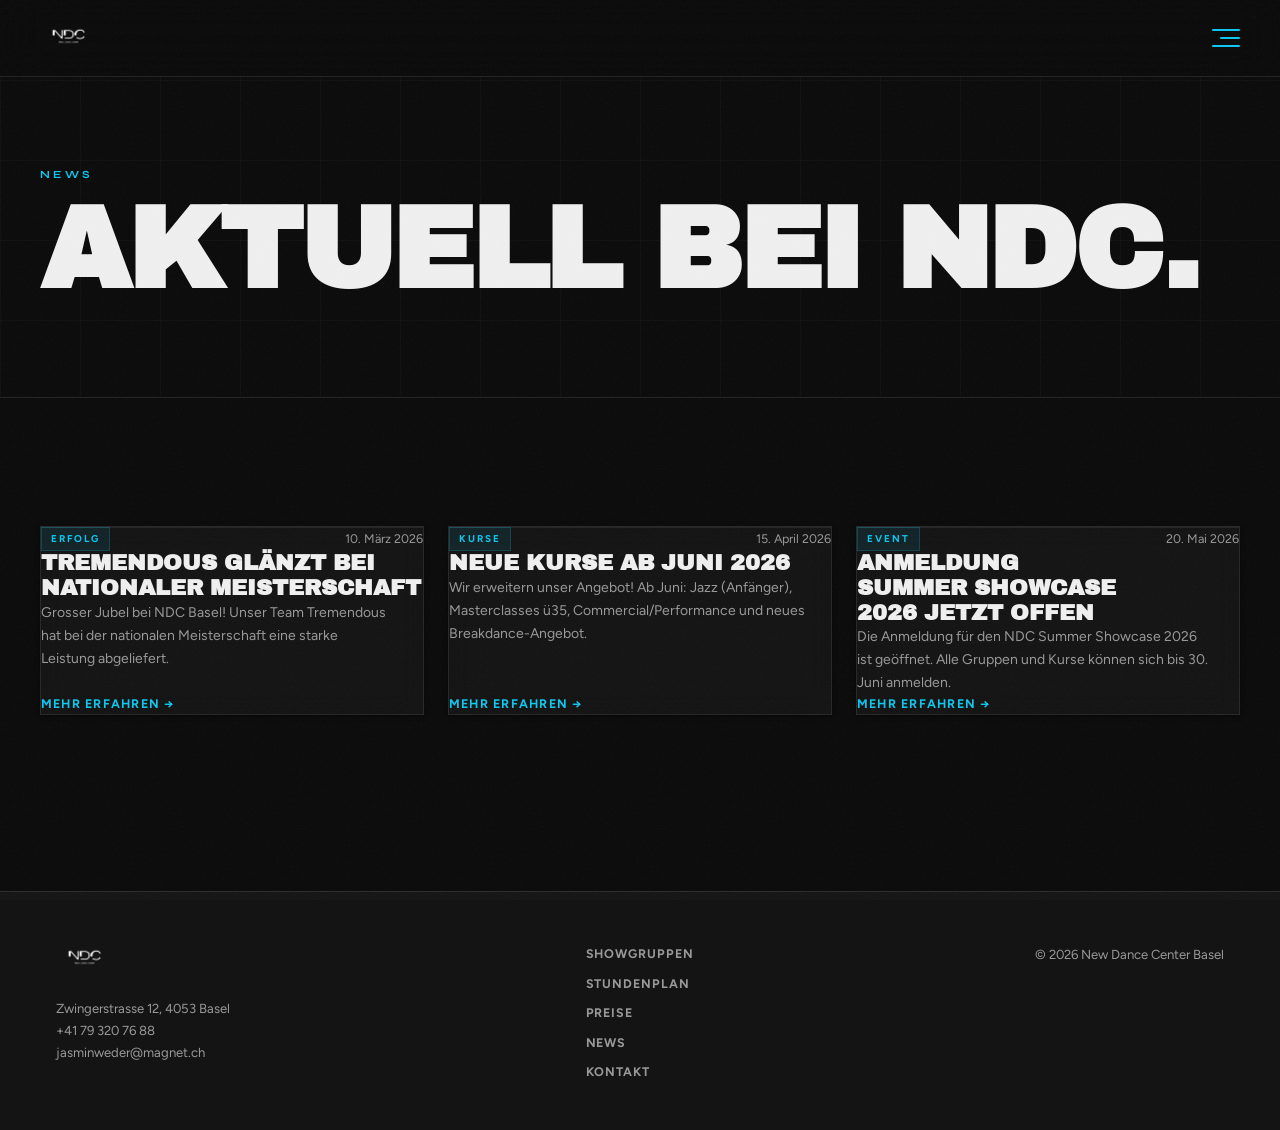
==== commit e0785507: "Replace Cormorant with Syne, add contact form to homepage - Swap Cormorant Garamond italic (generic)" ====
--- a/artikel.html
+++ b/artikel.html
@@ -8,7 +8,7 @@
   <title>News | NDC Basel</title>
   <link rel="preconnect" href="https://fonts.googleapis.com">
   <link rel="preconnect" href="https://fonts.gstatic.com" crossorigin>
-  <link href="https://fonts.googleapis.com/css2?family=Archivo+Black&family=Figtree:wght@400;500;600;700&display=swap" rel="stylesheet">
+  <link href="https://fonts.googleapis.com/css2?family=Archivo+Black&family=Figtree:wght@400;500;600;700&family=Syne:wght@400;700;800&display=swap" rel="stylesheet">
   <link rel="stylesheet" href="styles/style.css">
 </head>
 <body>
--- a/styles/style.css
+++ b/styles/style.css
@@ -1,4 +1,4 @@
-@import url('https://fonts.googleapis.com/css2?family=Archivo+Black&family=Figtree:wght@400;500;600;700&display=swap');
+@import url('https://fonts.googleapis.com/css2?family=Archivo+Black&family=Figtree:wght@400;500;600;700&family=Syne:wght@400;700;800&display=swap');
 
 :root {
   --bg:            #0a0a0a;
@@ -13,6 +13,7 @@
   --border:        rgba(255, 255, 255, 0.1);
   --font-display: 'Archivo Black', Impact, sans-serif;
   --font-body:    'Figtree', system-ui, -apple-system, sans-serif;
+  --font-accent:  'Syne', system-ui, sans-serif;
   /* room colours */
   --room-blau:   #60A5FA;
   --room-gruen:  #4ADE80;
@@ -23,6 +24,15 @@
   --dur-fast:    150ms;
   --dur-mid:     280ms;
   --dur-slow:    600ms;
+  /* ── elevation ── */
+  --shadow-sm:  0 1px 4px rgba(0,0,0,0.5), 0 1px 2px rgba(0,0,0,0.3);
+  --shadow-md:  0 4px 20px rgba(0,0,0,0.55), 0 2px 6px rgba(0,0,0,0.3);
+  --shadow-lg:  0 16px 48px rgba(0,0,0,0.65), 0 4px 12px rgba(0,0,0,0.4);
+  --shadow-xl:  0 32px 80px rgba(0,0,0,0.8), 0 8px 24px rgba(0,0,0,0.5);
+  /* ── glass ── */
+  --glass-bg:     rgba(255,255,255,0.04);
+  --glass-border: rgba(255,255,255,0.09);
+  --glass-shine:  inset 0 1px 0 rgba(255,255,255,0.08);
 }
 
 *, *::before, *::after { box-sizing: border-box; margin: 0; padding: 0; }
@@ -71,7 +81,86 @@
 a { color: inherit; text-decoration: none; }
 img { max-width: 100%; display: block; }
 
-/* ── LAYOUT ────────────────────────────────────────────────── */
+/* ── FILM GRAIN ────────────────────────────────────────────── */
+body::after {
+  content: '';
+  position: fixed; inset: 0; z-index: 9999;
+  pointer-events: none;
+  opacity: 0.045;
+  background-image: url("data:image/svg+xml,%3Csvg xmlns='http://www.w3.org/2000/svg' width='200' height='200'%3E%3Cfilter id='n'%3E%3CfeTurbulence type='fractalNoise' baseFrequency='0.75' numOctaves='4' stitchTiles='stitch'/%3E%3C/filter%3E%3Crect width='200' height='200' filter='url(%23n)'/%3E%3C/svg%3E");
+  background-repeat: repeat;
+  background-size: 180px 180px;
+}
+
+/* ── ANIMATION KEYFRAMES ────────────────────────────────────── */
+
+@keyframes heroIn {
+  from { opacity: 0; transform: translateY(52px); }
+  to   { opacity: 1; transform: translateY(0); }
+}
+
+@keyframes numPop {
+  from { opacity: 0; transform: scale(0.75) translateY(16px); }
+  to   { opacity: 1; transform: scale(1)    translateY(0);    }
+}
+
+/* ── TEXT UTILITIES ─────────────────────────────────────────── */
+
+.text-gradient {
+  background: linear-gradient(115deg, var(--accent) 15%, var(--highlight) 100%);
+  -webkit-background-clip: text;
+  background-clip: text;
+  -webkit-text-fill-color: transparent;
+}
+
+.text-accent {
+  font-family: var(--font-accent);
+  font-weight: 800;
+}
+
+/* ── WORD-SPLIT REVEAL ──────────────────────────────────────── */
+
+.word-wrap {
+  display: inline-block;
+  overflow: hidden;
+  vertical-align: bottom;
+  padding-bottom: 0.08em;
+}
+
+.word {
+  display: inline-block;
+  transform: translateY(115%);
+  opacity: 0;
+  transition: transform 0.75s var(--spring),
+              opacity   0.5s  ease;
+  transition-delay: calc(var(--w, 0) * 80ms);
+}
+
+.reveal.visible .word { transform: translateY(0); opacity: 1; }
+
+/* ── STAGGER GRID REVEAL ────────────────────────────────────── */
+
+.stagger-reveal > * {
+  opacity: 0;
+  transform: translateY(36px);
+  transition: opacity 0.65s var(--spring),
+              transform 0.65s var(--spring);
+  transition-delay: calc(var(--si, 0) * 100ms);
+}
+
+.stagger-reveal.visible > * { opacity: 1; transform: translateY(0); }
+
+/* ── REDUCED MOTION ─────────────────────────────────────────── */
+
+@media (prefers-reduced-motion: reduce) {
+  .hero-eyebrow, .hero-title .title-line,
+  .hero-video, .hero-desc, .hero-ctas { animation: none !important; opacity: 1; }
+  .word { transition: none; transform: none; opacity: 1; }
+  .stagger-reveal > * { transition: none; opacity: 1; transform: none; }
+  .reveal { opacity: 1 !important; transform: none !important; }
+}
+
+/* ── LAYOUT ────────────────────────────────────────────────────── */
 
 .container {
   width: min(1200px, calc(100% - 3rem));
@@ -234,10 +323,10 @@
 
 .eyebrow {
   display: inline-block;
-  font-family: var(--font-body);
+  font-family: var(--font-accent);
   font-weight: 700;
-  font-size: 0.72rem;
-  letter-spacing: 0.28em;
+  font-size: 0.68rem;
+  letter-spacing: 0.3em;
   text-transform: uppercase;
   color: var(--accent);
   margin-bottom: 1rem;
@@ -318,10 +407,12 @@
 .hero::before {
   content: '';
   position: absolute; inset: 0;
-  background-image:
-    linear-gradient(rgba(255,255,255,0.025) 1px, transparent 1px),
-    linear-gradient(90deg, rgba(255,255,255,0.025) 1px, transparent 1px);
-  background-size: 80px 80px;
+  background:
+    radial-gradient(ellipse 60% 50% at 15% 60%, rgba(11,200,240,0.07) 0%, transparent 70%),
+    radial-gradient(ellipse 40% 40% at 80% 20%, rgba(194,255,77,0.05) 0%, transparent 65%),
+    linear-gradient(rgba(255,255,255,0.018) 1px, transparent 1px),
+    linear-gradient(90deg, rgba(255,255,255,0.018) 1px, transparent 1px);
+  background-size: 100% 100%, 100% 100%, 80px 80px, 80px 80px;
   pointer-events: none;
 }
 
@@ -345,9 +436,11 @@
 .hero-meta  { grid-area: meta; }
 
 .hero-eyebrow {
-  font-family: var(--font-body); font-weight: 700;
-  font-size: 0.75rem; letter-spacing: 0.28em; text-transform: uppercase;
-  color: var(--accent); margin-bottom: 1.25rem;
+  font-family: var(--font-accent);
+  font-weight: 700;
+  font-size: 0.68rem; letter-spacing: 0.35em; text-transform: uppercase;
+  color: var(--accent); margin-bottom: 1.5rem;
+  animation: heroIn 0.8s var(--spring) 80ms both;
 }
 
 .hero-title {
@@ -369,10 +462,23 @@
   -webkit-text-stroke: 2px var(--accent);
 }
 
+/* Hero title — staggered line-up entrance */
+.hero-title .title-line:nth-child(1) { animation: heroIn 1s var(--spring) 180ms both; }
+.hero-title .title-line:nth-child(2) { animation: heroIn 1s var(--spring) 330ms both; }
+.hero-title .title-line:nth-child(3) { animation: heroIn 1s var(--spring) 480ms both; }
+
 .hero-meta { max-width: 480px; }
 
-.hero-desc { color: var(--muted); font-size: 0.95rem; line-height: 1.75; margin-bottom: 2rem; }
-.hero-ctas { display: flex; flex-wrap: wrap; gap: 0.75rem; }
+.hero-video { animation: heroIn 1.1s var(--spring) 260ms both; }
+
+.hero-desc {
+  color: var(--muted); font-size: 0.95rem; line-height: 1.75; margin-bottom: 2rem;
+  animation: heroIn 0.9s var(--spring) 620ms both;
+}
+.hero-ctas {
+  display: flex; flex-wrap: wrap; gap: 0.75rem;
+  animation: heroIn 0.9s var(--spring) 730ms both;
+}
 
 /* ── HERO VIDEO ─────────────────────────────────────────────── */
 
@@ -445,22 +551,30 @@
 
 .studio-stats {
   display: grid; grid-template-columns: 1fr 1fr;
-  gap: 1px; background: rgba(255,255,255,0.1);
-  border: 1px solid rgba(255,255,255,0.1);
+  gap: 1rem;
 }
 
 .stat-card {
-  background: var(--bg); padding: 2.5rem 2rem;
+  background: var(--glass-bg);
+  backdrop-filter: blur(12px); -webkit-backdrop-filter: blur(12px);
+  border: 1px solid var(--glass-border);
+  box-shadow: var(--glass-shine), var(--shadow-sm);
+  padding: 2.5rem 2rem;
   display: flex; flex-direction: column; gap: 0.4rem;
-}
-
-.accent-card { background: var(--accent-dim); }
+  transition: box-shadow var(--dur-mid) var(--spring), transform var(--dur-mid) var(--spring);
+}
+.stat-card:hover { box-shadow: var(--glass-shine), var(--shadow-md); transform: translateY(-2px); }
+
+.accent-card { background: rgba(11,200,240,0.06); border-color: rgba(11,200,240,0.15); }
 
 .stat-num {
   font-family: var(--font-display);
   font-size: clamp(3rem, 4.5vw, 4.5rem); line-height: 1;
   color: var(--highlight);
-}
+  text-shadow: 0 0 30px rgba(194,255,77,0.35), 0 0 60px rgba(194,255,77,0.15);
+}
+
+.stat-num.counting { animation: numPop 0.65s var(--bounce) forwards; }
 
 .stat-label {
   font-family: var(--font-body); font-weight: 700;
@@ -532,11 +646,16 @@
 }
 
 .pillar-card {
-  background: var(--surface);
+  background: var(--glass-bg);
+  backdrop-filter: blur(12px); -webkit-backdrop-filter: blur(12px);
+  border: 1px solid var(--glass-border);
+  box-shadow: var(--glass-shine), var(--shadow-sm);
   padding: 2.5rem 2rem;
   position: relative; overflow: hidden;
   transition: background var(--dur-mid) var(--spring),
-              transform var(--dur-mid) var(--spring);
+              border-color var(--dur-mid) var(--spring),
+              transform var(--dur-mid) var(--spring),
+              box-shadow var(--dur-mid) var(--spring);
   will-change: transform;
   cursor: default;
 }
@@ -548,7 +667,12 @@
   transition: transform var(--dur-mid) var(--spring);
 }
 
-.pillar-card:hover { background: rgba(11,200,240,0.04); transform: translateY(-4px); }
+.pillar-card:hover {
+  background: rgba(11,200,240,0.05);
+  border-color: rgba(11,200,240,0.3);
+  transform: translateY(-4px);
+  box-shadow: var(--glass-shine), var(--shadow-md), 0 0 30px rgba(11,200,240,0.06);
+}
 .pillar-card:hover::after { transform: scaleX(1); }
 
 .pillar-num {
@@ -574,7 +698,11 @@
 .crews-grid { display: grid; grid-template-columns: repeat(3, 1fr); gap: 1.5rem; margin-bottom: 3rem; }
 
 .crew-card {
-  border: 1px solid var(--border); padding: 2.5rem 2rem;
+  background: var(--glass-bg);
+  backdrop-filter: blur(12px); -webkit-backdrop-filter: blur(12px);
+  border: 1px solid var(--glass-border);
+  box-shadow: var(--glass-shine), var(--shadow-sm);
+  padding: 2.5rem 2rem;
   transition: border-color var(--dur-mid) var(--spring),
               background var(--dur-mid) var(--spring),
               transform var(--dur-mid) var(--spring),
@@ -583,10 +711,10 @@
 }
 
 .crew-card:hover {
-  border-color: var(--accent);
-  background: var(--accent-dim);
+  border-color: rgba(11,200,240,0.35);
+  background: rgba(11,200,240,0.05);
   transform: translateY(-6px);
-  box-shadow: 0 20px 40px rgba(0,0,0,0.4);
+  box-shadow: var(--glass-shine), var(--shadow-lg), 0 0 40px rgba(11,200,240,0.08);
 }
 
 .crew-tag {
@@ -648,8 +776,11 @@
 .heute-cards { display: flex; flex-direction: column; gap: 0.75rem; }
 
 .heute-card {
-  background: var(--surface); border: 1px solid var(--border);
+  background: var(--glass-bg);
+  backdrop-filter: blur(8px); -webkit-backdrop-filter: blur(8px);
+  border: 1px solid var(--glass-border);
   border-left-width: 3px; padding: 1.25rem;
+  box-shadow: var(--glass-shine), var(--shadow-sm);
   transition: background var(--dur-fast) var(--spring),
               transform var(--dur-mid) var(--spring),
               box-shadow var(--dur-mid) var(--spring);
@@ -660,10 +791,11 @@
 .heute-card.gruen { border-left-color: var(--room-gruen); }
 
 .heute-card:hover {
-  background: rgba(255,255,255,0.06);
+  background: rgba(255,255,255,0.07);
   transform: translateX(4px);
-}
-.heute-card.is-showgroup { background: rgba(167,139,250,0.05); border-left-color: #A78BFA; }
+  box-shadow: var(--glass-shine), var(--shadow-md);
+}
+.heute-card.is-showgroup { background: rgba(167,139,250,0.06); border-left-color: #A78BFA; }
 
 .card-badges { display: flex; gap: 0.5rem; margin-bottom: 0.75rem; min-height: 1.4rem; }
 
@@ -726,28 +858,36 @@
 .preise-grid {
   display: grid;
   grid-template-columns: repeat(5, 1fr);
-  gap: 1px; background: rgba(255,255,255,0.1);
-  border: 1px solid rgba(255,255,255,0.1);
+  gap: 1rem;
   margin-bottom: 2.5rem;
 }
 
 .preis-card {
-  background: var(--bg); padding: 2rem 1.5rem;
+  background: var(--glass-bg);
+  backdrop-filter: blur(12px); -webkit-backdrop-filter: blur(12px);
+  border: 1px solid var(--glass-border);
+  box-shadow: var(--glass-shine), var(--shadow-sm);
+  padding: 2rem 1.5rem;
   display: flex; flex-direction: column; gap: 1rem;
   position: relative;
   transition: background var(--dur-mid) var(--spring),
+              border-color var(--dur-mid) var(--spring),
               transform var(--dur-mid) var(--spring),
               box-shadow var(--dur-mid) var(--spring);
   will-change: transform;
 }
 
 .preis-card:hover {
-  background: var(--accent-dim);
+  background: rgba(11,200,240,0.06);
+  border-color: rgba(11,200,240,0.35);
   transform: translateY(-6px);
-  box-shadow: 0 20px 40px rgba(0,0,0,0.3);
-}
-
-.preis-card.is-unlimited { background: var(--accent-dim); }
+  box-shadow: var(--glass-shine), var(--shadow-lg), 0 0 40px rgba(11,200,240,0.08);
+}
+
+.preis-card.is-unlimited {
+  background: rgba(11,200,240,0.08);
+  border-color: rgba(11,200,240,0.25);
+}
 
 .preis-label {
   font-family: var(--font-display);
@@ -791,7 +931,10 @@
 .news-grid { display: grid; grid-template-columns: repeat(3, 1fr); gap: 1.5rem; margin-bottom: 3rem; }
 
 .news-card {
-  border: 1px solid var(--border);
+  background: var(--glass-bg);
+  backdrop-filter: blur(12px); -webkit-backdrop-filter: blur(12px);
+  border: 1px solid var(--glass-border);
+  box-shadow: var(--glass-shine), var(--shadow-sm);
   display: flex; flex-direction: column;
   overflow: hidden;
   transition: border-color var(--dur-mid) var(--spring),
@@ -816,10 +959,10 @@
 }
 
 .news-card:hover {
-  border-color: rgba(255,255,255,0.2);
-  background: rgba(255,255,255,0.03);
+  border-color: rgba(11,200,240,0.35);
+  background: rgba(11,200,240,0.05);
   transform: translateY(-4px);
-  box-shadow: 0 16px 32px rgba(0,0,0,0.3);
+  box-shadow: var(--glass-shine), var(--shadow-lg), 0 0 40px rgba(11,200,240,0.08);
 }
 
 .news-card-top { display: flex; align-items: center; justify-content: space-between; gap: 1rem; flex-wrap: wrap; }
@@ -1165,7 +1308,11 @@
 }
 
 .teacher-card {
-  border: 1px solid var(--border); padding: 2rem 1.5rem;
+  background: var(--glass-bg);
+  backdrop-filter: blur(12px); -webkit-backdrop-filter: blur(12px);
+  border: 1px solid var(--glass-border);
+  box-shadow: var(--glass-shine), var(--shadow-sm);
+  padding: 2rem 1.5rem;
   display: flex; flex-direction: column; align-items: flex-start;
   transition: border-color var(--dur-mid) var(--spring),
               background var(--dur-mid) var(--spring),
@@ -1175,10 +1322,10 @@
 }
 
 .teacher-card:hover {
-  border-color: var(--accent);
-  background: var(--accent-dim);
+  border-color: rgba(11,200,240,0.4);
+  background: rgba(11,200,240,0.05);
   transform: translateY(-5px);
-  box-shadow: 0 16px 32px rgba(0,0,0,0.35);
+  box-shadow: var(--glass-shine), var(--shadow-lg), 0 0 40px rgba(11,200,240,0.08);
 }
 
 .teacher-card:active { transform: scale(0.98); transition-duration: var(--dur-fast); }
@@ -1315,7 +1462,11 @@
 .events-grid { display: grid; grid-template-columns: repeat(2, 1fr); gap: 1.5rem; }
 
 .event-card {
-  border: 1px solid var(--border); padding: 2rem;
+  background: var(--glass-bg);
+  backdrop-filter: blur(12px); -webkit-backdrop-filter: blur(12px);
+  border: 1px solid var(--glass-border);
+  box-shadow: var(--glass-shine), var(--shadow-sm);
+  padding: 2rem;
   display: flex; gap: 2rem; align-items: flex-start;
   transition: border-color var(--dur-mid) var(--spring),
               background var(--dur-mid) var(--spring),
@@ -1325,10 +1476,10 @@
 }
 
 .event-card:hover {
-  border-color: rgba(255,255,255,0.2);
-  background: rgba(255,255,255,0.03);
+  border-color: rgba(11,200,240,0.35);
+  background: rgba(11,200,240,0.05);
   transform: translateY(-4px);
-  box-shadow: 0 16px 32px rgba(0,0,0,0.3);
+  box-shadow: var(--glass-shine), var(--shadow-lg), 0 0 40px rgba(11,200,240,0.08);
 }
 
 .event-date-block {
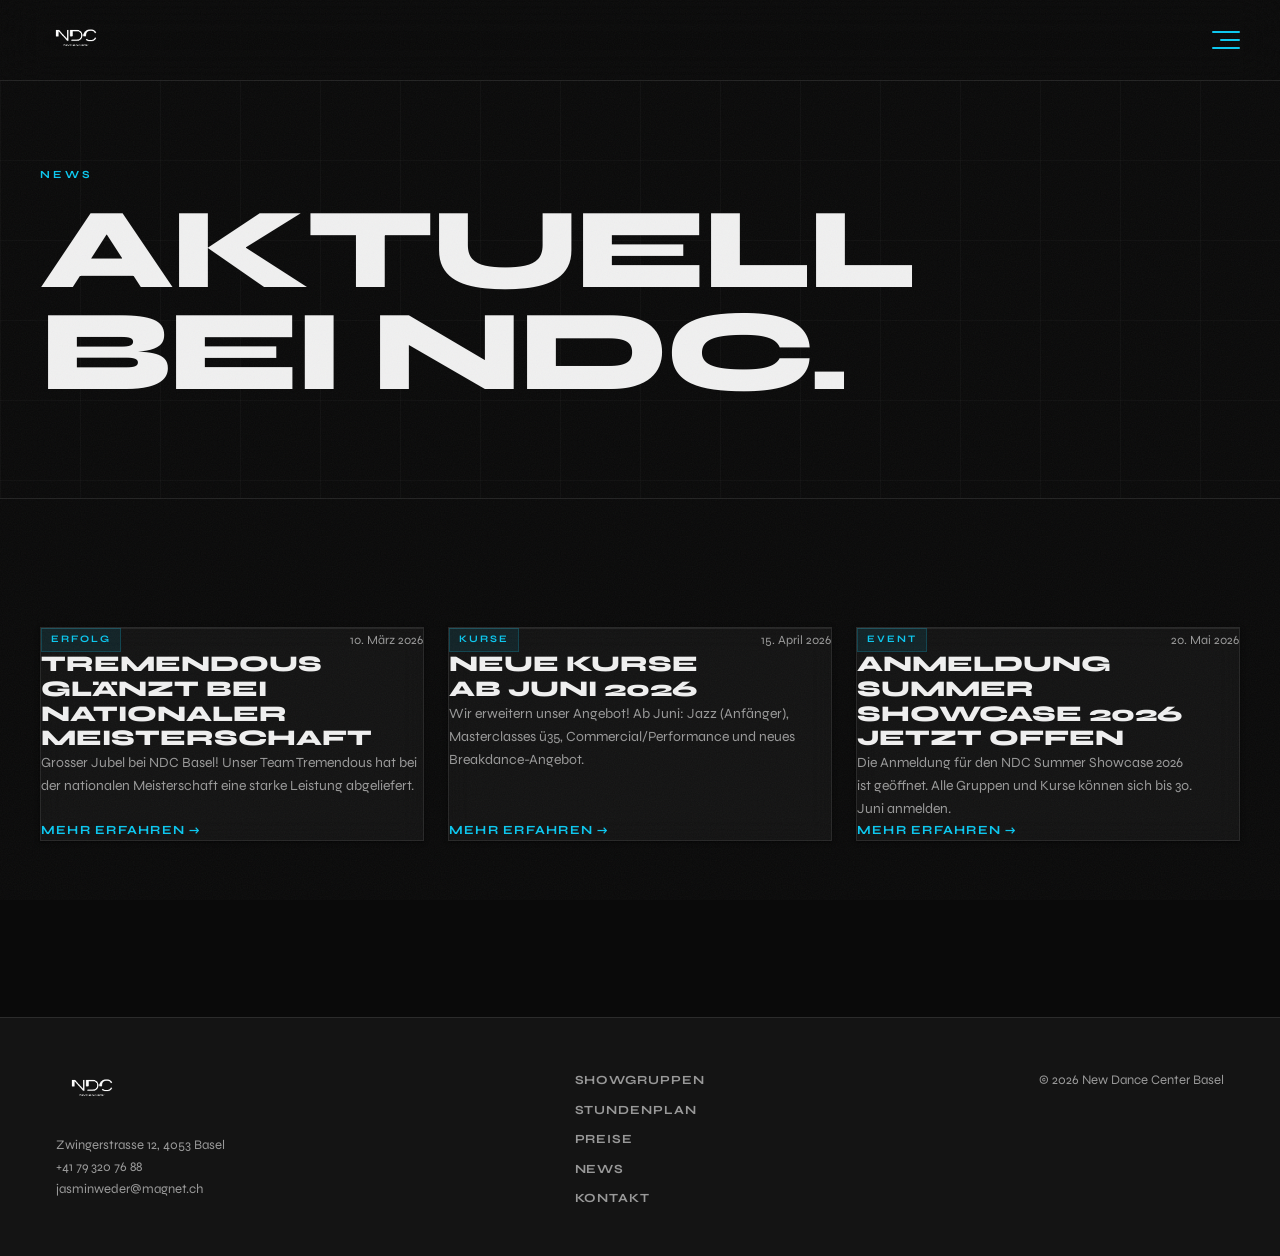
==== commit c796d7fb: "Full Syne type system, bigger logo, editorial mobile spacing - All fonts now Syne: display headings " ====
--- a/artikel.html
+++ b/artikel.html
@@ -8,7 +8,7 @@
   <title>News | NDC Basel</title>
   <link rel="preconnect" href="https://fonts.googleapis.com">
   <link rel="preconnect" href="https://fonts.gstatic.com" crossorigin>
-  <link href="https://fonts.googleapis.com/css2?family=Archivo+Black&family=Figtree:wght@400;500;600;700&family=Syne:wght@400;700;800&display=swap" rel="stylesheet">
+  <link href="https://fonts.googleapis.com/css2?family=Syne:wght@400;500;600;700;800&display=swap" rel="stylesheet">
   <link rel="stylesheet" href="styles/style.css">
 </head>
 <body>
--- a/styles/style.css
+++ b/styles/style.css
@@ -1,4 +1,4 @@
-@import url('https://fonts.googleapis.com/css2?family=Archivo+Black&family=Figtree:wght@400;500;600;700&family=Syne:wght@400;700;800&display=swap');
+@import url('https://fonts.googleapis.com/css2?family=Syne:wght@400;500;600;700;800&display=swap');
 
 :root {
   --bg:            #0a0a0a;
@@ -11,8 +11,8 @@
   --text:          #f0f0f0;
   --muted:         #999999;
   --border:        rgba(255, 255, 255, 0.1);
-  --font-display: 'Archivo Black', Impact, sans-serif;
-  --font-body:    'Figtree', system-ui, -apple-system, sans-serif;
+  --font-display: 'Syne', system-ui, sans-serif;
+  --font-body:    'Syne', system-ui, sans-serif;
   --font-accent:  'Syne', system-ui, sans-serif;
   /* room colours */
   --room-blau:   #60A5FA;
@@ -200,7 +200,7 @@
 .brand:hover { opacity: 0.8; }
 
 .brand-logo {
-  height: 38px;
+  height: 48px;
   width: auto;
   display: block;
 }
@@ -266,7 +266,7 @@
 }
 
 .menu-nav a {
-  font-family: var(--font-display);
+  font-family: var(--font-display); font-weight: 800;
   font-size: clamp(2.8rem, 7vw, 7rem);
   line-height: 1.05;
   letter-spacing: -0.02em;
@@ -337,7 +337,7 @@
 .section-sub { color: var(--muted); font-size: 0.95rem; margin-top: 0.75rem; }
 
 .section-header h2 {
-  font-family: var(--font-display);
+  font-family: var(--font-display); font-weight: 800;
   font-size: clamp(2.5rem, 5vw, 5rem);
   line-height: 0.9;
   letter-spacing: -0.02em;
@@ -450,7 +450,7 @@
 
 .title-line {
   display: block;
-  font-family: var(--font-display);
+  font-family: var(--font-display); font-weight: 800;
   font-size: clamp(3.5rem, 7vw, 8rem);
   line-height: 0.88; letter-spacing: -0.02em; text-transform: uppercase;
 }
@@ -503,7 +503,7 @@
   display: flex; align-items: center; justify-content: center;
   background: var(--surface);
   color: var(--muted);
-  font-family: var(--font-display);
+  font-family: var(--font-display); font-weight: 800;
   font-size: 1.5rem; letter-spacing: 0.3em;
 }
 
@@ -525,7 +525,7 @@
 }
 
 .ticker-track span {
-  font-family: var(--font-display);
+  font-family: var(--font-display); font-weight: 800;
   font-size: 1rem; letter-spacing: 0.12em; text-transform: uppercase; color: var(--text);
 }
 
@@ -540,7 +540,7 @@
 .studio-grid { display: grid; grid-template-columns: 1fr 1fr; gap: 5rem; align-items: center; }
 
 .studio-copy h2 {
-  font-family: var(--font-display);
+  font-family: var(--font-display); font-weight: 800;
   font-size: clamp(2.5rem, 4vw, 4.5rem);
   line-height: 0.9; letter-spacing: -0.02em; text-transform: uppercase;
   margin-bottom: 1.5rem;
@@ -568,7 +568,7 @@
 .accent-card { background: rgba(11,200,240,0.06); border-color: rgba(11,200,240,0.15); }
 
 .stat-num {
-  font-family: var(--font-display);
+  font-family: var(--font-display); font-weight: 800;
   font-size: clamp(3rem, 4.5vw, 4.5rem); line-height: 1;
   color: var(--highlight);
   text-shadow: 0 0 30px rgba(194,255,77,0.35), 0 0 60px rgba(194,255,77,0.15);
@@ -611,13 +611,13 @@
 .style-card:hover::after { transform: scaleX(1); }
 
 .style-num {
-  display: block; font-family: var(--font-display);
+  display: block; font-family: var(--font-display); font-weight: 800;
   font-size: 4.5rem; line-height: 1;
   color: rgba(255,255,255,0.05); margin-bottom: 0.75rem;
 }
 
 .style-card h3 {
-  font-family: var(--font-display);
+  font-family: var(--font-display); font-weight: 800;
   font-size: 1.6rem; letter-spacing: -0.01em;
   text-transform: uppercase; color: var(--text); margin-bottom: 0.75rem;
 }
@@ -629,7 +629,7 @@
 .pillars-section { background: var(--surface); }
 
 .pillars-heading {
-  font-family: var(--font-display);
+  font-family: var(--font-display); font-weight: 800;
   font-size: clamp(2.5rem, 5vw, 5rem);
   line-height: 0.9;
   letter-spacing: -0.02em;
@@ -683,7 +683,7 @@
 }
 
 .pillar-title {
-  font-family: var(--font-display);
+  font-family: var(--font-display); font-weight: 800;
   font-size: 1.5rem; letter-spacing: -0.01em;
   text-transform: uppercase; color: var(--text);
   margin-bottom: 0.75rem;
@@ -725,7 +725,7 @@
 }
 
 .crew-card h3 {
-  font-family: var(--font-display);
+  font-family: var(--font-display); font-weight: 800;
   font-size: clamp(2rem, 2.5vw, 2.75rem);
   letter-spacing: -0.02em; text-transform: uppercase;
   color: var(--text); margin-bottom: 1rem; line-height: 0.95;
@@ -742,13 +742,13 @@
 .heute-header { margin-bottom: 3rem; }
 
 .heute-header h2 {
-  font-family: var(--font-display);
+  font-family: var(--font-display); font-weight: 800;
   font-size: clamp(2.5rem, 5vw, 5rem);
   line-height: 0.9; letter-spacing: -0.02em; text-transform: uppercase; margin-bottom: 0.5rem;
 }
 
 .heute-day-name {
-  font-family: var(--font-display);
+  font-family: var(--font-display); font-weight: 800;
   font-size: clamp(1.25rem, 2.5vw, 2rem);
   letter-spacing: 0.04em; text-transform: uppercase; color: var(--muted);
 }
@@ -756,7 +756,7 @@
 .heute-empty { padding: 4rem 0; text-align: center; }
 
 .heute-empty-title {
-  font-family: var(--font-display); font-size: 2rem;
+  font-family: var(--font-display); font-weight: 800; font-size: 2rem;
   text-transform: uppercase; color: var(--muted); margin-bottom: 0.5rem;
 }
 
@@ -813,7 +813,7 @@
   flex-shrink: 0; width: 72px; height: 72px; border-radius: 50%;
   background: rgba(255,255,255,0.06); border: 1px solid rgba(255,255,255,0.1);
   display: flex; align-items: center; justify-content: center;
-  font-family: var(--font-display); font-size: 1rem; color: var(--muted);
+  font-family: var(--font-display); font-weight: 800; font-size: 1rem; color: var(--muted);
   overflow: hidden;
 }
 .teacher-avatar img {
@@ -829,7 +829,7 @@
 }
 
 .card-name {
-  font-family: var(--font-display);
+  font-family: var(--font-display); font-weight: 800;
   font-size: 1.15rem; letter-spacing: -0.01em;
   text-transform: uppercase; color: var(--text); line-height: 1.1;
 }
@@ -890,7 +890,7 @@
 }
 
 .preis-label {
-  font-family: var(--font-display);
+  font-family: var(--font-display); font-weight: 800;
   font-size: 1.5rem; text-transform: uppercase; color: var(--text); line-height: 1;
 }
 
@@ -903,7 +903,7 @@
 .preis-option { display: block; }
 
 .preis-chf {
-  font-family: var(--font-display);
+  font-family: var(--font-display); font-weight: 800;
   font-size: 2.25rem; line-height: 1; color: var(--accent);
 }
 
@@ -977,7 +977,7 @@
 .news-date { font-size: 0.78rem; color: var(--muted); }
 
 .news-title {
-  font-family: var(--font-display);
+  font-family: var(--font-display); font-weight: 800;
   font-size: 1.4rem; line-height: 1.1;
   text-transform: uppercase; color: var(--text);
 }
@@ -1046,7 +1046,7 @@
 .contact-grid { display: grid; grid-template-columns: 1fr 1.5fr; gap: 5rem; align-items: start; }
 
 .contact-info h2 {
-  font-family: var(--font-display);
+  font-family: var(--font-display); font-weight: 800;
   font-size: clamp(3rem, 5vw, 6rem); line-height: 0.87;
   letter-spacing: -0.03em; text-transform: uppercase; margin-bottom: 2.5rem;
 }
@@ -1156,7 +1156,7 @@
 .page-hero .container { position: relative; z-index: 1; }
 
 .page-hero h1 {
-  font-family: var(--font-display);
+  font-family: var(--font-display); font-weight: 800;
   font-size: clamp(3.5rem, 9vw, 9rem);
   line-height: 0.88; letter-spacing: -0.03em; text-transform: uppercase;
   margin-bottom: 1rem;
@@ -1183,7 +1183,7 @@
 .about-block { margin-bottom: 3rem; }
 
 .about-block h3 {
-  font-family: var(--font-display);
+  font-family: var(--font-display); font-weight: 800;
   font-size: clamp(1.5rem, 2.5vw, 2.5rem);
   text-transform: uppercase; letter-spacing: -0.01em;
   margin-bottom: 1rem; color: var(--text);
@@ -1206,7 +1206,7 @@
 }
 
 .value-card h4 {
-  font-family: var(--font-display); font-size: 1.1rem;
+  font-family: var(--font-display); font-weight: 800; font-size: 1.1rem;
   text-transform: uppercase; margin-bottom: 0.5rem; color: var(--text);
 }
 
@@ -1238,7 +1238,7 @@
 .crew-full-card:active { transform: scale(0.98); transition-duration: var(--dur-fast); }
 
 .crew-full-card h3 {
-  font-family: var(--font-display);
+  font-family: var(--font-display); font-weight: 800;
   font-size: clamp(1.75rem, 2.5vw, 2.5rem);
   text-transform: uppercase; letter-spacing: -0.02em;
   color: var(--text); margin-bottom: 0.75rem; line-height: 1;
@@ -1272,7 +1272,7 @@
 .crew-detail-grid { display: grid; grid-template-columns: 1fr 1fr; gap: 5rem; align-items: start; }
 
 .crew-detail-copy h2 {
-  font-family: var(--font-display);
+  font-family: var(--font-display); font-weight: 800;
   font-size: clamp(2rem, 4vw, 4rem);
   text-transform: uppercase; letter-spacing: -0.02em; margin-bottom: 2rem;
 }
@@ -1334,7 +1334,7 @@
   width: calc(100% + 3rem); margin: -2rem -1.5rem 1.5rem;
   aspect-ratio: 4/5; overflow: hidden; background: rgba(255,255,255,0.06);
   display: flex; align-items: center; justify-content: center;
-  font-family: var(--font-display); font-size: 3rem; color: rgba(255,255,255,0.2);
+  font-family: var(--font-display); font-weight: 800; font-size: 3rem; color: rgba(255,255,255,0.2);
   letter-spacing: -0.02em; font-weight: 900; text-transform: uppercase;
 }
 .teacher-card-photo img {
@@ -1349,7 +1349,7 @@
 }
 
 .teacher-name {
-  font-family: var(--font-display);
+  font-family: var(--font-display); font-weight: 800;
   font-size: 1.25rem; text-transform: uppercase;
   letter-spacing: -0.01em; color: var(--text); margin-bottom: 0.3rem; line-height: 1.1;
 }
@@ -1392,7 +1392,7 @@
   width: 100%; aspect-ratio: 3/4; max-height: 340px;
   background: rgba(255,255,255,0.06); border: 1px solid rgba(11,200,240,0.2);
   display: flex; align-items: center; justify-content: center;
-  font-family: var(--font-display); font-size: 4rem; color: rgba(255,255,255,0.15);
+  font-family: var(--font-display); font-weight: 800; font-size: 4rem; color: rgba(255,255,255,0.15);
   overflow: hidden; margin-bottom: 0.5rem;
 }
 .teacher-avatar-xl img {
@@ -1400,7 +1400,7 @@
 }
 
 .teacher-profile-name {
-  font-family: var(--font-display); font-size: 1.6rem;
+  font-family: var(--font-display); font-weight: 800; font-size: 1.6rem;
   text-transform: uppercase; letter-spacing: -0.01em; color: var(--text); line-height: 1.1;
 }
 
@@ -1410,7 +1410,7 @@
 }
 
 .teacher-detail-copy h2 {
-  font-family: var(--font-display);
+  font-family: var(--font-display); font-weight: 800;
   font-size: clamp(2rem, 3.5vw, 3.5rem);
   text-transform: uppercase; letter-spacing: -0.02em; margin-bottom: 1.5rem;
 }
@@ -1430,7 +1430,7 @@
 }
 
 .splan-day-name {
-  font-family: var(--font-display);
+  font-family: var(--font-display); font-weight: 800;
   font-size: clamp(1.75rem, 3vw, 3rem);
   text-transform: uppercase; letter-spacing: -0.01em; color: var(--text);
 }
@@ -1489,7 +1489,7 @@
 }
 
 .event-day {
-  font-family: var(--font-display); font-size: 2.25rem;
+  font-family: var(--font-display); font-weight: 800; font-size: 2.25rem;
   line-height: 1; color: var(--accent);
 }
 
@@ -1512,7 +1512,7 @@
 .event-type-badge.popup       { background: rgba(251,191,36,0.1); color: #FCD34D; border: 1px solid rgba(251,191,36,0.2); }
 
 .event-title {
-  font-family: var(--font-display); font-size: 1.3rem;
+  font-family: var(--font-display); font-weight: 800; font-size: 1.3rem;
   text-transform: uppercase; letter-spacing: -0.01em;
   color: var(--text); margin-bottom: 0.5rem; line-height: 1.1;
 }
@@ -1541,9 +1541,9 @@
 /* ── 768px ─────────────────────────────────────────────────── */
 @media (max-width: 768px) {
 
-  /* layout */
+  /* layout — more editorial breathing room */
   .container { width: calc(100% - 2.5rem); }
-  .section   { padding: 4.5rem 0; }
+  .section   { padding: 6rem 0; }
 
   /* hero — single column, natural DOM order: text → video → meta */
   .hero-inner {
@@ -1553,41 +1553,43 @@
       "text"
       "video"
       "meta";
-    gap: 1.5rem;
-    padding-top: 5rem;
-    padding-bottom: 2.5rem;
+    gap: 2.5rem;
+    padding-top: 6rem;
+    padding-bottom: 3.5rem;
     min-height: 0;
   }
 
   .hero { min-height: 100dvh; justify-content: center; }
 
   .title-line {
-    font-size: clamp(3.2rem, 16vw, 6rem);
+    font-size: clamp(3.5rem, 17vw, 6rem);
     letter-spacing: -0.03em;
+    line-height: 0.9;
   }
   .title-line.stroke { -webkit-text-stroke: 1.5px var(--accent); }
 
-  .hero-eyebrow { font-size: 0.68rem; margin-bottom: 0.75rem; }
+  .hero-eyebrow { font-size: 0.68rem; margin-bottom: 1.25rem; letter-spacing: 0.28em; }
   .hero-title   { margin-bottom: 0; }
   .hero-meta    { max-width: 100%; }
-  .hero-desc    { font-size: 0.9rem; line-height: 1.7; margin-bottom: 1.5rem; }
+  .hero-desc    { font-size: 1rem; line-height: 1.8; margin-bottom: 2rem; }
 
   .hero-video { aspect-ratio: 16/9; }
 
-  .hero-ctas { gap: 0.6rem; }
-  .btn-primary, .btn-ghost { width: 100%; justify-content: center; font-size: 0.85rem; padding: 1rem 1.5rem; }
+  .hero-ctas { gap: 0.75rem; }
+  .btn-primary, .btn-ghost { width: 100%; justify-content: center; font-size: 0.88rem; padding: 1.1rem 1.5rem; }
 
   /* ticker */
   .ticker-wrap { font-size: 0.65rem; }
 
   /* sections */
-  .section-header { margin-bottom: 2.5rem; }
-  .section-header h2 { font-size: clamp(2rem, 10vw, 3.5rem); }
-  .pillars-heading   { font-size: clamp(2rem, 10vw, 3.5rem); }
+  .section-header { margin-bottom: 3rem; }
+  .section-header h2 { font-size: clamp(2.2rem, 10vw, 3.8rem); }
+  .pillars-heading   { font-size: clamp(2.2rem, 10vw, 3.8rem); }
 
   /* studio stats */
-  .studio-grid { gap: 2.5rem; }
-  .studio-stats { grid-template-columns: 1fr 1fr; }
+  .studio-grid { gap: 3.5rem; }
+  .studio-stats { grid-template-columns: 1fr 1fr; gap: 1rem; }
+  .stat-card { padding: 2rem 1.5rem; }
   .stat-num { font-size: clamp(2.5rem, 12vw, 4rem); }
 
   /* grids → single column */
@@ -1595,36 +1597,40 @@
   .crews-page .crews-full-grid, .teachers-grid,
   .events-grid { grid-template-columns: 1fr; }
 
-  .news-grid    { grid-template-columns: 1fr; }
-  .preise-grid  { grid-template-columns: 1fr 1fr; }
+  .news-grid    { grid-template-columns: 1fr; gap: 1.25rem; }
+  .preise-grid  { grid-template-columns: 1fr 1fr; gap: 0.75rem; }
 
   /* heute/schedule cards */
   .heute-grid, .splan-grid { grid-template-columns: 1fr; gap: 2rem; }
-  .heute-card { padding: 1rem; }
+  .heute-card { padding: 1.25rem 1rem; }
   .teacher-avatar { width: 52px; height: 52px; font-size: 0.85rem; }
 
   /* teacher cards */
-  .teachers-grid { grid-template-columns: repeat(2, 1fr); gap: 1rem; }
-  .teacher-card  { padding: 1.5rem 1rem; }
-  .teacher-card-photo { width: calc(100% + 2rem); margin: -1.5rem -1rem 1rem; }
-  .teacher-name { font-size: 1rem; }
+  .teachers-grid { grid-template-columns: repeat(2, 1fr); gap: 1.25rem; }
+  .teacher-card  { padding: 1.75rem 1.25rem; }
+  .teacher-card-photo { width: calc(100% + 2.5rem); margin: -1.75rem -1.25rem 1.5rem; }
+  .teacher-name { font-size: 1.05rem; }
 
   /* page hero */
-  .page-hero    { padding: 5rem 0 3rem; }
-  .page-hero h1 { font-size: clamp(2.5rem, 12vw, 5rem); }
+  .page-hero    { padding: 6rem 0 4rem; }
+  .page-hero h1 { font-size: clamp(2.8rem, 12vw, 5rem); }
 
   /* pillars grid */
-  .pillars-grid { grid-template-columns: 1fr; }
-  .pillar-card  { padding: 1.75rem 1.25rem; }
+  .pillars-grid { grid-template-columns: 1fr; gap: 1rem; }
+  .pillar-card  { padding: 2rem 1.5rem; }
 
   /* crews */
-  .crew-card  { padding: 1.5rem 1.25rem; }
+  .crews-grid { gap: 1.25rem; }
+  .crew-card  { padding: 2rem 1.5rem; }
 
   /* preise */
   .preise-card { padding: 1.75rem 1.25rem; }
 
+  /* contact */
+  .contact-grid { gap: 3rem; }
+
   /* footer */
-  .footer-inner  { grid-template-columns: 1fr; gap: 2rem; }
+  .footer-inner  { grid-template-columns: 1fr; gap: 2.5rem; }
   .footer-copy   { text-align: left; }
 
   /* menu overlay */
@@ -1635,20 +1641,23 @@
 
 /* ── 480px ─────────────────────────────────────────────────── */
 @media (max-width: 480px) {
-  .container { width: calc(100% - 2rem); }
-  .section   { padding: 3.5rem 0; }
-
-  .title-line { font-size: clamp(2.8rem, 17vw, 5rem); letter-spacing: -0.03em; }
+  .container { width: calc(100% - 1.75rem); }
+  .section   { padding: 5rem 0; }
+
+  .title-line { font-size: clamp(3rem, 18vw, 5.5rem); letter-spacing: -0.03em; }
 
   .teachers-grid { grid-template-columns: 1fr; }
   .preise-grid   { grid-template-columns: 1fr; }
 
+  .hero-inner { gap: 2rem; padding-top: 5.5rem; }
   .hero-ctas { flex-direction: column; }
 
-  .stat-card { padding: 1.25rem; }
-  .stat-num  { font-size: clamp(2rem, 13vw, 3.5rem); }
-
-  .news-card-body { padding: 1.25rem; }
+  .stat-card { padding: 1.75rem 1.25rem; }
+  .stat-num  { font-size: clamp(2.2rem, 13vw, 3.5rem); }
+
+  .news-card-body { padding: 1.5rem; }
+
+  .pillar-card { padding: 1.75rem 1.25rem; }
 
   .preise-footer  { flex-direction: column; gap: 1rem; }
   .teacher-detail-grid { grid-template-columns: 1fr; }
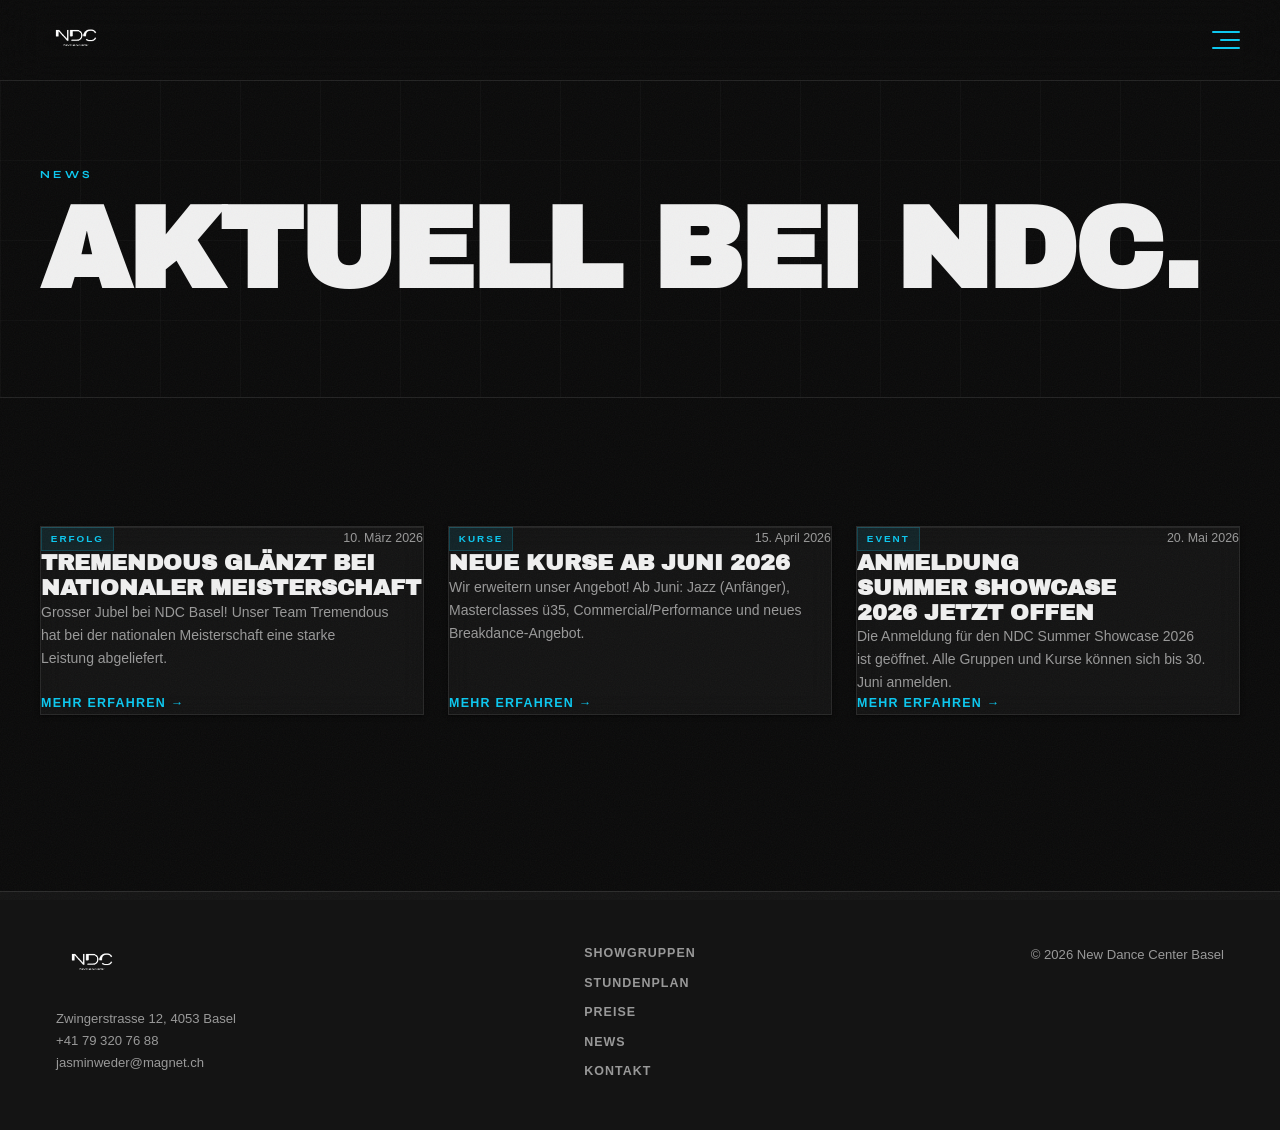
==== commit 5f70b689: "Font system: Archivo Black + Helvetica Neue + Syne - Archivo Black: display headings (unchanged, res" ====
--- a/artikel.html
+++ b/artikel.html
@@ -8,7 +8,7 @@
   <title>News | NDC Basel</title>
   <link rel="preconnect" href="https://fonts.googleapis.com">
   <link rel="preconnect" href="https://fonts.gstatic.com" crossorigin>
-  <link href="https://fonts.googleapis.com/css2?family=Syne:wght@400;500;600;700;800&display=swap" rel="stylesheet">
+  <link href="https://fonts.googleapis.com/css2?family=Archivo+Black&family=Syne:wght@400;600;700&display=swap" rel="stylesheet">
   <link rel="stylesheet" href="styles/style.css">
 </head>
 <body>
--- a/styles/style.css
+++ b/styles/style.css
@@ -1,4 +1,4 @@
-@import url('https://fonts.googleapis.com/css2?family=Syne:wght@400;500;600;700;800&display=swap');
+@import url('https://fonts.googleapis.com/css2?family=Archivo+Black&family=Syne:wght@400;600;700&display=swap');
 
 :root {
   --bg:            #0a0a0a;
@@ -11,8 +11,8 @@
   --text:          #f0f0f0;
   --muted:         #999999;
   --border:        rgba(255, 255, 255, 0.1);
-  --font-display: 'Syne', system-ui, sans-serif;
-  --font-body:    'Syne', system-ui, sans-serif;
+  --font-display: 'Archivo Black', Impact, sans-serif;
+  --font-body:    'Helvetica Neue', Helvetica, Arial, sans-serif;
   --font-accent:  'Syne', system-ui, sans-serif;
   /* room colours */
   --room-blau:   #60A5FA;
@@ -266,7 +266,7 @@
 }
 
 .menu-nav a {
-  font-family: var(--font-display); font-weight: 800;
+  font-family: var(--font-display);
   font-size: clamp(2.8rem, 7vw, 7rem);
   line-height: 1.05;
   letter-spacing: -0.02em;
@@ -337,7 +337,7 @@
 .section-sub { color: var(--muted); font-size: 0.95rem; margin-top: 0.75rem; }
 
 .section-header h2 {
-  font-family: var(--font-display); font-weight: 800;
+  font-family: var(--font-display);
   font-size: clamp(2.5rem, 5vw, 5rem);
   line-height: 0.9;
   letter-spacing: -0.02em;
@@ -450,7 +450,7 @@
 
 .title-line {
   display: block;
-  font-family: var(--font-display); font-weight: 800;
+  font-family: var(--font-display);
   font-size: clamp(3.5rem, 7vw, 8rem);
   line-height: 0.88; letter-spacing: -0.02em; text-transform: uppercase;
 }
@@ -503,7 +503,7 @@
   display: flex; align-items: center; justify-content: center;
   background: var(--surface);
   color: var(--muted);
-  font-family: var(--font-display); font-weight: 800;
+  font-family: var(--font-display);
   font-size: 1.5rem; letter-spacing: 0.3em;
 }
 
@@ -525,7 +525,7 @@
 }
 
 .ticker-track span {
-  font-family: var(--font-display); font-weight: 800;
+  font-family: var(--font-display);
   font-size: 1rem; letter-spacing: 0.12em; text-transform: uppercase; color: var(--text);
 }
 
@@ -540,7 +540,7 @@
 .studio-grid { display: grid; grid-template-columns: 1fr 1fr; gap: 5rem; align-items: center; }
 
 .studio-copy h2 {
-  font-family: var(--font-display); font-weight: 800;
+  font-family: var(--font-display);
   font-size: clamp(2.5rem, 4vw, 4.5rem);
   line-height: 0.9; letter-spacing: -0.02em; text-transform: uppercase;
   margin-bottom: 1.5rem;
@@ -568,7 +568,7 @@
 .accent-card { background: rgba(11,200,240,0.06); border-color: rgba(11,200,240,0.15); }
 
 .stat-num {
-  font-family: var(--font-display); font-weight: 800;
+  font-family: var(--font-display);
   font-size: clamp(3rem, 4.5vw, 4.5rem); line-height: 1;
   color: var(--highlight);
   text-shadow: 0 0 30px rgba(194,255,77,0.35), 0 0 60px rgba(194,255,77,0.15);
@@ -611,13 +611,13 @@
 .style-card:hover::after { transform: scaleX(1); }
 
 .style-num {
-  display: block; font-family: var(--font-display); font-weight: 800;
+  display: block; font-family: var(--font-display);
   font-size: 4.5rem; line-height: 1;
   color: rgba(255,255,255,0.05); margin-bottom: 0.75rem;
 }
 
 .style-card h3 {
-  font-family: var(--font-display); font-weight: 800;
+  font-family: var(--font-display);
   font-size: 1.6rem; letter-spacing: -0.01em;
   text-transform: uppercase; color: var(--text); margin-bottom: 0.75rem;
 }
@@ -629,7 +629,7 @@
 .pillars-section { background: var(--surface); }
 
 .pillars-heading {
-  font-family: var(--font-display); font-weight: 800;
+  font-family: var(--font-display);
   font-size: clamp(2.5rem, 5vw, 5rem);
   line-height: 0.9;
   letter-spacing: -0.02em;
@@ -683,7 +683,7 @@
 }
 
 .pillar-title {
-  font-family: var(--font-display); font-weight: 800;
+  font-family: var(--font-display);
   font-size: 1.5rem; letter-spacing: -0.01em;
   text-transform: uppercase; color: var(--text);
   margin-bottom: 0.75rem;
@@ -725,7 +725,7 @@
 }
 
 .crew-card h3 {
-  font-family: var(--font-display); font-weight: 800;
+  font-family: var(--font-display);
   font-size: clamp(2rem, 2.5vw, 2.75rem);
   letter-spacing: -0.02em; text-transform: uppercase;
   color: var(--text); margin-bottom: 1rem; line-height: 0.95;
@@ -742,13 +742,13 @@
 .heute-header { margin-bottom: 3rem; }
 
 .heute-header h2 {
-  font-family: var(--font-display); font-weight: 800;
+  font-family: var(--font-display);
   font-size: clamp(2.5rem, 5vw, 5rem);
   line-height: 0.9; letter-spacing: -0.02em; text-transform: uppercase; margin-bottom: 0.5rem;
 }
 
 .heute-day-name {
-  font-family: var(--font-display); font-weight: 800;
+  font-family: var(--font-display);
   font-size: clamp(1.25rem, 2.5vw, 2rem);
   letter-spacing: 0.04em; text-transform: uppercase; color: var(--muted);
 }
@@ -756,7 +756,7 @@
 .heute-empty { padding: 4rem 0; text-align: center; }
 
 .heute-empty-title {
-  font-family: var(--font-display); font-weight: 800; font-size: 2rem;
+  font-family: var(--font-display); font-size: 2rem;
   text-transform: uppercase; color: var(--muted); margin-bottom: 0.5rem;
 }
 
@@ -813,7 +813,7 @@
   flex-shrink: 0; width: 72px; height: 72px; border-radius: 50%;
   background: rgba(255,255,255,0.06); border: 1px solid rgba(255,255,255,0.1);
   display: flex; align-items: center; justify-content: center;
-  font-family: var(--font-display); font-weight: 800; font-size: 1rem; color: var(--muted);
+  font-family: var(--font-display); font-size: 1rem; color: var(--muted);
   overflow: hidden;
 }
 .teacher-avatar img {
@@ -829,7 +829,7 @@
 }
 
 .card-name {
-  font-family: var(--font-display); font-weight: 800;
+  font-family: var(--font-display);
   font-size: 1.15rem; letter-spacing: -0.01em;
   text-transform: uppercase; color: var(--text); line-height: 1.1;
 }
@@ -890,7 +890,7 @@
 }
 
 .preis-label {
-  font-family: var(--font-display); font-weight: 800;
+  font-family: var(--font-display);
   font-size: 1.5rem; text-transform: uppercase; color: var(--text); line-height: 1;
 }
 
@@ -903,7 +903,7 @@
 .preis-option { display: block; }
 
 .preis-chf {
-  font-family: var(--font-display); font-weight: 800;
+  font-family: var(--font-display);
   font-size: 2.25rem; line-height: 1; color: var(--accent);
 }
 
@@ -977,7 +977,7 @@
 .news-date { font-size: 0.78rem; color: var(--muted); }
 
 .news-title {
-  font-family: var(--font-display); font-weight: 800;
+  font-family: var(--font-display);
   font-size: 1.4rem; line-height: 1.1;
   text-transform: uppercase; color: var(--text);
 }
@@ -1046,7 +1046,7 @@
 .contact-grid { display: grid; grid-template-columns: 1fr 1.5fr; gap: 5rem; align-items: start; }
 
 .contact-info h2 {
-  font-family: var(--font-display); font-weight: 800;
+  font-family: var(--font-display);
   font-size: clamp(3rem, 5vw, 6rem); line-height: 0.87;
   letter-spacing: -0.03em; text-transform: uppercase; margin-bottom: 2.5rem;
 }
@@ -1156,7 +1156,7 @@
 .page-hero .container { position: relative; z-index: 1; }
 
 .page-hero h1 {
-  font-family: var(--font-display); font-weight: 800;
+  font-family: var(--font-display);
   font-size: clamp(3.5rem, 9vw, 9rem);
   line-height: 0.88; letter-spacing: -0.03em; text-transform: uppercase;
   margin-bottom: 1rem;
@@ -1183,7 +1183,7 @@
 .about-block { margin-bottom: 3rem; }
 
 .about-block h3 {
-  font-family: var(--font-display); font-weight: 800;
+  font-family: var(--font-display);
   font-size: clamp(1.5rem, 2.5vw, 2.5rem);
   text-transform: uppercase; letter-spacing: -0.01em;
   margin-bottom: 1rem; color: var(--text);
@@ -1206,7 +1206,7 @@
 }
 
 .value-card h4 {
-  font-family: var(--font-display); font-weight: 800; font-size: 1.1rem;
+  font-family: var(--font-display); font-size: 1.1rem;
   text-transform: uppercase; margin-bottom: 0.5rem; color: var(--text);
 }
 
@@ -1238,7 +1238,7 @@
 .crew-full-card:active { transform: scale(0.98); transition-duration: var(--dur-fast); }
 
 .crew-full-card h3 {
-  font-family: var(--font-display); font-weight: 800;
+  font-family: var(--font-display);
   font-size: clamp(1.75rem, 2.5vw, 2.5rem);
   text-transform: uppercase; letter-spacing: -0.02em;
   color: var(--text); margin-bottom: 0.75rem; line-height: 1;
@@ -1272,7 +1272,7 @@
 .crew-detail-grid { display: grid; grid-template-columns: 1fr 1fr; gap: 5rem; align-items: start; }
 
 .crew-detail-copy h2 {
-  font-family: var(--font-display); font-weight: 800;
+  font-family: var(--font-display);
   font-size: clamp(2rem, 4vw, 4rem);
   text-transform: uppercase; letter-spacing: -0.02em; margin-bottom: 2rem;
 }
@@ -1334,7 +1334,7 @@
   width: calc(100% + 3rem); margin: -2rem -1.5rem 1.5rem;
   aspect-ratio: 4/5; overflow: hidden; background: rgba(255,255,255,0.06);
   display: flex; align-items: center; justify-content: center;
-  font-family: var(--font-display); font-weight: 800; font-size: 3rem; color: rgba(255,255,255,0.2);
+  font-family: var(--font-display); font-size: 3rem; color: rgba(255,255,255,0.2);
   letter-spacing: -0.02em; font-weight: 900; text-transform: uppercase;
 }
 .teacher-card-photo img {
@@ -1349,7 +1349,7 @@
 }
 
 .teacher-name {
-  font-family: var(--font-display); font-weight: 800;
+  font-family: var(--font-display);
   font-size: 1.25rem; text-transform: uppercase;
   letter-spacing: -0.01em; color: var(--text); margin-bottom: 0.3rem; line-height: 1.1;
 }
@@ -1392,7 +1392,7 @@
   width: 100%; aspect-ratio: 3/4; max-height: 340px;
   background: rgba(255,255,255,0.06); border: 1px solid rgba(11,200,240,0.2);
   display: flex; align-items: center; justify-content: center;
-  font-family: var(--font-display); font-weight: 800; font-size: 4rem; color: rgba(255,255,255,0.15);
+  font-family: var(--font-display); font-size: 4rem; color: rgba(255,255,255,0.15);
   overflow: hidden; margin-bottom: 0.5rem;
 }
 .teacher-avatar-xl img {
@@ -1400,7 +1400,7 @@
 }
 
 .teacher-profile-name {
-  font-family: var(--font-display); font-weight: 800; font-size: 1.6rem;
+  font-family: var(--font-display); font-size: 1.6rem;
   text-transform: uppercase; letter-spacing: -0.01em; color: var(--text); line-height: 1.1;
 }
 
@@ -1410,7 +1410,7 @@
 }
 
 .teacher-detail-copy h2 {
-  font-family: var(--font-display); font-weight: 800;
+  font-family: var(--font-display);
   font-size: clamp(2rem, 3.5vw, 3.5rem);
   text-transform: uppercase; letter-spacing: -0.02em; margin-bottom: 1.5rem;
 }
@@ -1430,7 +1430,7 @@
 }
 
 .splan-day-name {
-  font-family: var(--font-display); font-weight: 800;
+  font-family: var(--font-display);
   font-size: clamp(1.75rem, 3vw, 3rem);
   text-transform: uppercase; letter-spacing: -0.01em; color: var(--text);
 }
@@ -1489,7 +1489,7 @@
 }
 
 .event-day {
-  font-family: var(--font-display); font-weight: 800; font-size: 2.25rem;
+  font-family: var(--font-display); font-size: 2.25rem;
   line-height: 1; color: var(--accent);
 }
 
@@ -1512,7 +1512,7 @@
 .event-type-badge.popup       { background: rgba(251,191,36,0.1); color: #FCD34D; border: 1px solid rgba(251,191,36,0.2); }
 
 .event-title {
-  font-family: var(--font-display); font-weight: 800; font-size: 1.3rem;
+  font-family: var(--font-display); font-size: 1.3rem;
   text-transform: uppercase; letter-spacing: -0.01em;
   color: var(--text); margin-bottom: 0.5rem; line-height: 1.1;
 }
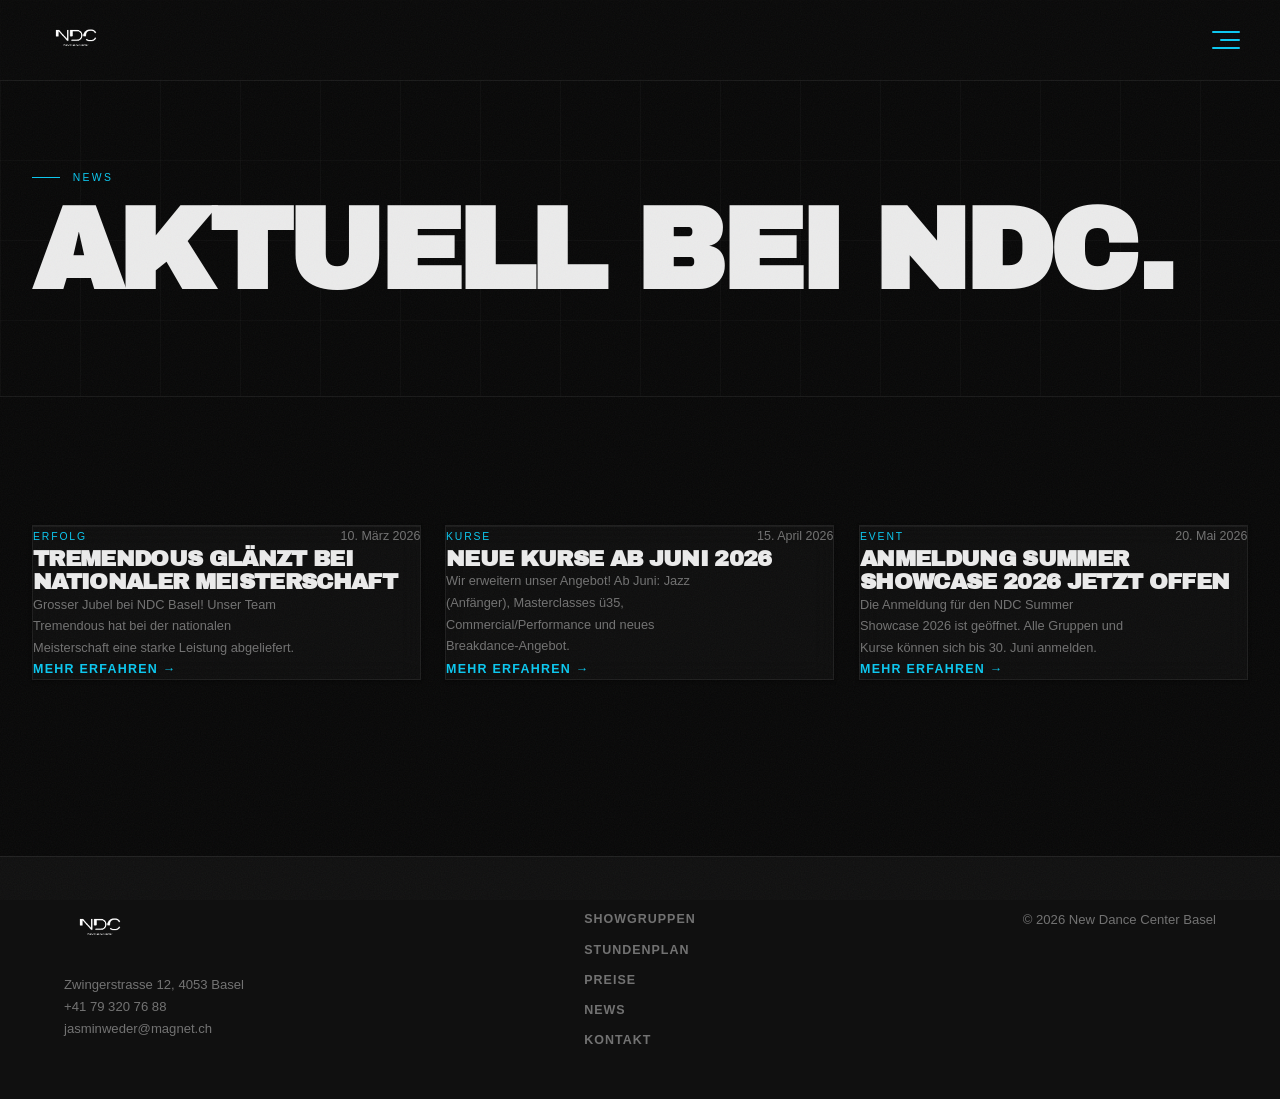
==== commit c6ae1306: "Awwwards redesign: full design system, Hina Mincho editorial moments, fluid type scale, Swiss pillar" ====
--- a/artikel.html
+++ b/artikel.html
@@ -8,7 +8,7 @@
   <title>News | NDC Basel</title>
   <link rel="preconnect" href="https://fonts.googleapis.com">
   <link rel="preconnect" href="https://fonts.gstatic.com" crossorigin>
-  <link href="https://fonts.googleapis.com/css2?family=Archivo+Black&family=Syne:wght@400;600;700&display=swap" rel="stylesheet">
+  <link href="https://fonts.googleapis.com/css2?family=Archivo+Black&family=Hina+Mincho&display=swap" rel="stylesheet">
   <link rel="stylesheet" href="styles/style.css">
 </head>
 <body>
--- a/styles/style.css
+++ b/styles/style.css
@@ -1,38 +1,77 @@
-@import url('https://fonts.googleapis.com/css2?family=Archivo+Black&family=Syne:wght@400;600;700&display=swap');
+@import url('https://fonts.googleapis.com/css2?family=Archivo+Black&family=Hina+Mincho&display=swap');
+
+/* Rumonds — drop woff2/woff files into /fonts/ to activate */
+@font-face {
+  font-family: 'Rumonds';
+  src: url('../fonts/Rumonds.woff2') format('woff2'),
+       url('../fonts/Rumonds.woff') format('woff');
+  font-weight: 700; font-style: normal; font-display: swap;
+}
 
 :root {
-  --bg:            #0a0a0a;
-  --surface:       #141414;
+  /* ── Colours ──────────────────────────────────────────────── */
+  --bg:            #080808;
+  --surface:       #101010;
+  --surface-2:     #161616;
   --accent:        #0BC8F0;
-  --accent-dim:    rgba(11, 200, 240, 0.09);
-  --accent-glow:   rgba(11, 200, 240, 0.28);
-  --accent-active: #a8c698;
+  --accent-dim:    rgba(11, 200, 240, 0.07);
+  --accent-glow:   rgba(11, 200, 240, 0.22);
   --highlight:     #C2FF4D;
-  --text:          #f0f0f0;
-  --muted:         #999999;
-  --border:        rgba(255, 255, 255, 0.1);
-  --font-display: 'Archivo Black', Impact, sans-serif;
+  --text:          #EBEBEB;
+  --muted:         rgba(235,235,235,0.45);
+  --border:        rgba(255, 255, 255, 0.07);
+  --border-strong: rgba(255, 255, 255, 0.13);
+
+  /* ── Typography ───────────────────────────────────────────── */
+  --font-display: 'Rumonds', 'Archivo Black', Impact, sans-serif;
   --font-body:    'Helvetica Neue', Helvetica, Arial, sans-serif;
-  --font-accent:  'Syne', system-ui, sans-serif;
-  /* room colours */
+  --font-serif:   'Hina Mincho', Georgia, 'Times New Roman', serif;
+  --font-accent:  'Helvetica Neue', Helvetica, Arial, sans-serif;
+
+  /* ── Type scale (fluid) ───────────────────────────────────── */
+  --text-xs:    clamp(0.65rem, 0.75vw, 0.72rem);
+  --text-sm:    clamp(0.8rem, 1vw, 0.875rem);
+  --text-base:  clamp(1rem, 1.2vw, 1.125rem);
+  --text-md:    clamp(1.125rem, 1.5vw, 1.375rem);
+  --text-lg:    clamp(1.5rem, 2.5vw, 2.25rem);
+  --text-xl:    clamp(2rem, 4vw, 4rem);
+  --text-2xl:   clamp(2.5rem, 5vw, 5.5rem);
+  --text-hero:  clamp(4.5rem, 9.5vw, 10.5rem);
+
+  /* ── Spacing scale (fluid) ───────────────────────────────── */
+  --space-xs:   clamp(0.25rem, 0.4vw, 0.4rem);
+  --space-sm:   clamp(0.5rem, 0.75vw, 0.75rem);
+  --space-md:   clamp(0.875rem, 1.25vw, 1.25rem);
+  --space-lg:   clamp(1.5rem, 2.5vw, 2.5rem);
+  --space-xl:   clamp(2.5rem, 4vw, 4.5rem);
+  --space-2xl:  clamp(4rem, 7vw, 8rem);
+  --space-3xl:  clamp(6rem, 10vw, 11rem);
+
+  /* ── Easing ──────────────────────────────────────────────── */
+  --spring:     cubic-bezier(0.16, 1, 0.3, 1);
+  --spring-in:  cubic-bezier(0.4, 0, 0.2, 1);
+  --bounce:     cubic-bezier(0.34, 1.56, 0.64, 1);
+  --ease-out:   cubic-bezier(0.22, 1, 0.36, 1);
+
+  /* ── Timing ──────────────────────────────────────────────── */
+  --dur-fast:   120ms;
+  --dur-mid:    260ms;
+  --dur-slow:   550ms;
+
+  /* ── Elevation ───────────────────────────────────────────── */
+  --shadow-sm:  0 1px 3px rgba(0,0,0,0.4), 0 1px 2px rgba(0,0,0,0.25);
+  --shadow-md:  0 4px 16px rgba(0,0,0,0.5), 0 2px 4px rgba(0,0,0,0.28);
+  --shadow-lg:  0 12px 40px rgba(0,0,0,0.6), 0 4px 10px rgba(0,0,0,0.32);
+  --shadow-xl:  0 28px 72px rgba(0,0,0,0.75), 0 8px 20px rgba(0,0,0,0.4);
+
+  /* ── Glass ───────────────────────────────────────────────── */
+  --glass-bg:     rgba(255,255,255,0.028);
+  --glass-border: rgba(255,255,255,0.065);
+  --glass-shine:  inset 0 1px 0 rgba(255,255,255,0.05);
+
+  /* ── Room colours ────────────────────────────────────────── */
   --room-blau:   #60A5FA;
   --room-gruen:  #4ADE80;
-  /* ── Emil Kowalski easing ── */
-  --spring:      cubic-bezier(0.16, 1, 0.3, 1);   /* spring out  */
-  --spring-in:   cubic-bezier(0.4, 0, 0.2, 1);    /* quick in    */
-  --bounce:      cubic-bezier(0.34, 1.56, 0.64, 1); /* overshoot  */
-  --dur-fast:    150ms;
-  --dur-mid:     280ms;
-  --dur-slow:    600ms;
-  /* ── elevation ── */
-  --shadow-sm:  0 1px 4px rgba(0,0,0,0.5), 0 1px 2px rgba(0,0,0,0.3);
-  --shadow-md:  0 4px 20px rgba(0,0,0,0.55), 0 2px 6px rgba(0,0,0,0.3);
-  --shadow-lg:  0 16px 48px rgba(0,0,0,0.65), 0 4px 12px rgba(0,0,0,0.4);
-  --shadow-xl:  0 32px 80px rgba(0,0,0,0.8), 0 8px 24px rgba(0,0,0,0.5);
-  /* ── glass ── */
-  --glass-bg:     rgba(255,255,255,0.04);
-  --glass-border: rgba(255,255,255,0.09);
-  --glass-shine:  inset 0 1px 0 rgba(255,255,255,0.08);
 }
 
 *, *::before, *::after { box-sizing: border-box; margin: 0; padding: 0; }
@@ -47,11 +86,12 @@
   background: var(--bg);
   color: var(--text);
   font-family: var(--font-body);
-  line-height: 1.6;
+  line-height: 1.65;
   overflow-x: hidden;
   -webkit-font-smoothing: antialiased;
   -moz-osx-font-smoothing: grayscale;
   text-rendering: optimizeLegibility;
+  font-size: var(--text-base);
 }
 
 /* ── typography quality (Linear / Ghost / Framer principles) ── */
@@ -163,11 +203,11 @@
 /* ── LAYOUT ────────────────────────────────────────────────────── */
 
 .container {
-  width: min(1200px, calc(100% - 3rem));
+  width: min(1300px, calc(100% - var(--space-lg) * 2));
   margin: 0 auto;
 }
 
-.section { padding: 8rem 0; }
+.section { padding: var(--space-3xl) 0; }
 
 /* ── HEADER ────────────────────────────────────────────────── */
 
@@ -322,75 +362,82 @@
 /* ── EYEBROW & SECTION HEADER ──────────────────────────────── */
 
 .eyebrow {
-  display: inline-block;
-  font-family: var(--font-accent);
-  font-weight: 700;
-  font-size: 0.68rem;
-  letter-spacing: 0.3em;
+  display: inline-flex; align-items: center; gap: 0.8rem;
+  font-family: var(--font-body);
+  font-weight: 400;
+  font-size: var(--text-xs);
+  letter-spacing: 0.22em;
   text-transform: uppercase;
   color: var(--accent);
-  margin-bottom: 1rem;
-}
-
-.section-header { margin-bottom: 4rem; }
-
-.section-sub { color: var(--muted); font-size: 0.95rem; margin-top: 0.75rem; }
+  margin-bottom: var(--space-md);
+}
+.eyebrow::before {
+  content: '';
+  display: block; flex-shrink: 0;
+  width: 1.75rem; height: 1px;
+  background: var(--accent);
+}
+
+.section-header { margin-bottom: var(--space-2xl); }
+
+.section-sub { color: var(--muted); font-size: var(--text-base); margin-top: var(--space-sm); line-height: 1.65; max-width: 52ch; }
 
 .section-header h2 {
   font-family: var(--font-display);
-  font-size: clamp(2.5rem, 5vw, 5rem);
-  line-height: 0.9;
-  letter-spacing: -0.02em;
+  font-size: var(--text-2xl);
+  line-height: 0.88;
+  letter-spacing: -0.03em;
   text-transform: uppercase;
 }
 
 /* ── BUTTONS ───────────────────────────────────────────────── */
 
 .btn-primary {
-  display: inline-flex; align-items: center;
-  font-family: var(--font-body); font-weight: 700;
-  font-size: 0.9rem; letter-spacing: 0.08em; text-transform: uppercase;
+  display: inline-flex; align-items: center; gap: 0.6rem;
+  font-family: var(--font-body); font-weight: 400;
+  font-size: var(--text-xs); letter-spacing: 0.18em; text-transform: uppercase;
   background: var(--accent); color: #080808;
   border: none; border-radius: 0;
-  padding: 0.9rem 2rem; cursor: pointer; line-height: 1;
+  padding: 1.05rem 2.25rem; cursor: pointer; line-height: 1;
+  position: relative; overflow: hidden;
   transition: transform var(--dur-mid) var(--spring),
-              box-shadow var(--dur-mid) var(--spring),
-              background var(--dur-fast) var(--spring-in);
+              box-shadow var(--dur-mid) var(--spring);
   will-change: transform;
 }
-
+.btn-primary::after {
+  content: '';
+  position: absolute; inset: 0;
+  background: linear-gradient(105deg, transparent 38%, rgba(255,255,255,0.22) 50%, transparent 62%);
+  transform: translateX(-100%);
+  transition: transform 0.55s var(--ease-out);
+}
+.btn-primary:hover::after { transform: translateX(100%); }
 .btn-primary:hover {
-  transform: translateY(-3px);
-  box-shadow: 0 16px 40px var(--accent-glow);
-}
-
+  transform: translateY(-2px);
+  box-shadow: 0 10px 28px var(--accent-glow), 0 3px 8px rgba(0,0,0,0.3);
+}
 .btn-primary:active {
   transform: scale(0.97) translateY(0);
-  box-shadow: 0 4px 12px var(--accent-glow);
   transition-duration: var(--dur-fast);
 }
 
 .btn-ghost {
-  display: inline-flex; align-items: center;
-  font-family: var(--font-body); font-weight: 700;
-  font-size: 0.9rem; letter-spacing: 0.08em; text-transform: uppercase;
+  display: inline-flex; align-items: center; gap: 0.6rem;
+  font-family: var(--font-body); font-weight: 400;
+  font-size: var(--text-xs); letter-spacing: 0.18em; text-transform: uppercase;
   background: transparent; color: var(--text);
-  border: 1px solid rgba(255,255,255,0.2); border-radius: 0;
-  padding: 0.9rem 2rem; cursor: pointer; line-height: 1;
-  transition: border-color var(--dur-fast) var(--spring),
-              color var(--dur-fast) var(--spring),
-              transform var(--dur-mid) var(--spring),
-              box-shadow var(--dur-mid) var(--spring);
+  border: 1px solid var(--border-strong); border-radius: 0;
+  padding: 1.05rem 2.25rem; cursor: pointer; line-height: 1;
+  transition: border-color var(--dur-mid) var(--spring),
+              color var(--dur-mid) var(--spring),
+              transform var(--dur-mid) var(--spring);
   will-change: transform;
 }
-
 .btn-ghost:hover {
   border-color: var(--accent);
   color: var(--accent);
-  transform: translateY(-3px);
-  box-shadow: 0 8px 24px rgba(11,200,240,0.08);
-}
-
+  transform: translateY(-2px);
+}
 .btn-ghost:active {
   transform: scale(0.97);
   transition-duration: var(--dur-fast);
@@ -408,27 +455,27 @@
   content: '';
   position: absolute; inset: 0;
   background:
-    radial-gradient(ellipse 60% 50% at 15% 60%, rgba(11,200,240,0.07) 0%, transparent 70%),
-    radial-gradient(ellipse 40% 40% at 80% 20%, rgba(194,255,77,0.05) 0%, transparent 65%),
-    linear-gradient(rgba(255,255,255,0.018) 1px, transparent 1px),
-    linear-gradient(90deg, rgba(255,255,255,0.018) 1px, transparent 1px);
-  background-size: 100% 100%, 100% 100%, 80px 80px, 80px 80px;
+    radial-gradient(ellipse 55% 50% at 10% 65%, rgba(11,200,240,0.05) 0%, transparent 70%),
+    radial-gradient(ellipse 35% 40% at 85% 15%, rgba(194,255,77,0.03) 0%, transparent 65%),
+    linear-gradient(rgba(255,255,255,0.012) 1px, transparent 1px),
+    linear-gradient(90deg, rgba(255,255,255,0.012) 1px, transparent 1px);
+  background-size: 100% 100%, 100% 100%, 100px 100px, 100px 100px;
   pointer-events: none;
 }
 
 .hero-inner {
   flex: 1;
   display: grid;
-  grid-template-columns: 1fr 1fr;
+  grid-template-columns: 3fr 2fr;
   grid-template-rows: auto 1fr;
   grid-template-areas:
     "text  video"
     "meta  video";
-  column-gap: 4rem;
-  row-gap: 2rem;
+  column-gap: var(--space-xl);
+  row-gap: var(--space-lg);
   align-items: start;
-  padding-top: 7rem;
-  padding-bottom: 3rem;
+  padding-top: max(7.5rem, env(safe-area-inset-top) + 5rem);
+  padding-bottom: var(--space-xl);
 }
 
 .hero-text  { grid-area: text; }
@@ -436,11 +483,19 @@
 .hero-meta  { grid-area: meta; }
 
 .hero-eyebrow {
-  font-family: var(--font-accent);
-  font-weight: 700;
-  font-size: 0.68rem; letter-spacing: 0.35em; text-transform: uppercase;
-  color: var(--accent); margin-bottom: 1.5rem;
+  font-family: var(--font-body);
+  font-weight: 400;
+  font-size: var(--text-xs); letter-spacing: 0.22em; text-transform: uppercase;
+  color: var(--accent); margin-bottom: var(--space-lg);
+  display: inline-flex; align-items: center; gap: 0.8rem;
   animation: heroIn 0.8s var(--spring) 80ms both;
+}
+.hero-eyebrow::before {
+  content: '';
+  display: block; flex-shrink: 0;
+  width: 2.5rem; height: 1px;
+  background: var(--accent);
+  animation: heroIn 0.8s var(--spring) 0ms both;
 }
 
 .hero-title {
@@ -451,8 +506,8 @@
 .title-line {
   display: block;
   font-family: var(--font-display);
-  font-size: clamp(3.5rem, 7vw, 8rem);
-  line-height: 0.88; letter-spacing: -0.02em; text-transform: uppercase;
+  font-size: var(--text-hero);
+  line-height: 0.85; letter-spacing: -0.04em; text-transform: uppercase;
 }
 
 .title-line.solid { color: var(--text); }
@@ -467,12 +522,13 @@
 .hero-title .title-line:nth-child(2) { animation: heroIn 1s var(--spring) 330ms both; }
 .hero-title .title-line:nth-child(3) { animation: heroIn 1s var(--spring) 480ms both; }
 
-.hero-meta { max-width: 480px; }
+.hero-meta { max-width: 420px; }
 
 .hero-video { animation: heroIn 1.1s var(--spring) 260ms both; }
 
 .hero-desc {
-  color: var(--muted); font-size: 0.95rem; line-height: 1.75; margin-bottom: 2rem;
+  color: var(--muted); font-size: var(--text-base); line-height: 1.7;
+  margin-bottom: var(--space-lg); max-width: 36ch;
   animation: heroIn 0.9s var(--spring) 620ms both;
 }
 .hero-ctas {
@@ -484,9 +540,9 @@
 
 .hero-video {
   position: relative;
-  aspect-ratio: 16 / 10;
+  aspect-ratio: 4 / 5;
   overflow: hidden;
-  border: 1px solid var(--border);
+  background: var(--surface);
 }
 
 .hero-video video,
@@ -525,11 +581,12 @@
 }
 
 .ticker-track span {
-  font-family: var(--font-display);
-  font-size: 1rem; letter-spacing: 0.12em; text-transform: uppercase; color: var(--text);
-}
-
-.ticker-track .dot { color: var(--accent); font-size: 1.3rem; }
+  font-family: var(--font-body);
+  font-weight: 400;
+  font-size: var(--text-xs); letter-spacing: 0.22em; text-transform: uppercase; color: var(--muted);
+}
+
+.ticker-track .dot { color: var(--border-strong); font-size: 0.5rem; }
 
 @keyframes ticker { from { transform: translateX(0); } to { transform: translateX(-50%); } }
 
@@ -541,12 +598,12 @@
 
 .studio-copy h2 {
   font-family: var(--font-display);
-  font-size: clamp(2.5rem, 4vw, 4.5rem);
-  line-height: 0.9; letter-spacing: -0.02em; text-transform: uppercase;
-  margin-bottom: 1.5rem;
-}
-
-.studio-copy p { color: var(--muted); font-size: 0.975rem; margin-bottom: 1.25rem; max-width: 38rem; }
+  font-size: var(--text-2xl);
+  line-height: 0.88; letter-spacing: -0.04em; text-transform: uppercase;
+  margin-bottom: var(--space-lg);
+}
+
+.studio-copy p { color: var(--muted); font-size: var(--text-base); line-height: 1.7; margin-bottom: var(--space-md); max-width: 44ch; }
 .studio-copy .btn-primary { margin-top: 0.75rem; }
 
 .studio-stats {
@@ -569,16 +626,18 @@
 
 .stat-num {
   font-family: var(--font-display);
-  font-size: clamp(3rem, 4.5vw, 4.5rem); line-height: 1;
+  font-size: clamp(2.75rem, 4.5vw, 5rem); line-height: 1;
   color: var(--highlight);
-  text-shadow: 0 0 30px rgba(194,255,77,0.35), 0 0 60px rgba(194,255,77,0.15);
+  text-shadow: 0 0 24px rgba(194,255,77,0.28), 0 0 48px rgba(194,255,77,0.1);
+  letter-spacing: -0.03em;
 }
 
 .stat-num.counting { animation: numPop 0.65s var(--bounce) forwards; }
 
 .stat-label {
-  font-family: var(--font-body); font-weight: 700;
-  font-size: 0.8rem; letter-spacing: 0.14em; text-transform: uppercase; color: var(--muted);
+  font-family: var(--font-body); font-weight: 400;
+  font-size: var(--text-xs); letter-spacing: 0.18em; text-transform: uppercase; color: var(--muted);
+  margin-top: 0.25rem;
 }
 
 /* ── STYLES SECTION ────────────────────────────────────────── */
@@ -640,56 +699,51 @@
 .pillars-grid {
   display: grid;
   grid-template-columns: repeat(3, 1fr);
-  gap: 1px;
-  background: rgba(255,255,255,0.06);
-  border: 1px solid rgba(255,255,255,0.06);
+  gap: 0;
+  border-top: 1px solid var(--border-strong);
+  border-left: 1px solid var(--border-strong);
 }
 
 .pillar-card {
-  background: var(--glass-bg);
-  backdrop-filter: blur(12px); -webkit-backdrop-filter: blur(12px);
-  border: 1px solid var(--glass-border);
-  box-shadow: var(--glass-shine), var(--shadow-sm);
-  padding: 2.5rem 2rem;
+  background: transparent;
+  border: none;
+  border-right: 1px solid var(--border-strong);
+  border-bottom: 1px solid var(--border-strong);
+  box-shadow: none;
+  padding: var(--space-xl) var(--space-lg);
   position: relative; overflow: hidden;
-  transition: background var(--dur-mid) var(--spring),
-              border-color var(--dur-mid) var(--spring),
-              transform var(--dur-mid) var(--spring),
-              box-shadow var(--dur-mid) var(--spring);
-  will-change: transform;
+  transition: background var(--dur-mid) var(--spring);
   cursor: default;
 }
-
 .pillar-card::after {
   content: ''; position: absolute; bottom: 0; left: 0; right: 0;
-  height: 2px; background: var(--accent);
+  height: 1px; background: var(--accent);
   transform: scaleX(0); transform-origin: left;
-  transition: transform var(--dur-mid) var(--spring);
-}
-
-.pillar-card:hover {
-  background: rgba(11,200,240,0.05);
-  border-color: rgba(11,200,240,0.3);
-  transform: translateY(-4px);
-  box-shadow: var(--glass-shine), var(--shadow-md), 0 0 30px rgba(11,200,240,0.06);
-}
+  transition: transform var(--dur-slow) var(--spring);
+}
+.pillar-card:hover { background: rgba(255,255,255,0.02); }
 .pillar-card:hover::after { transform: scaleX(1); }
 
 .pillar-num {
   display: block;
-  font-family: var(--font-body); font-weight: 700;
-  font-size: 0.7rem; letter-spacing: 0.2em;
-  color: var(--highlight); margin-bottom: 1.25rem;
+  font-family: var(--font-serif);
+  font-size: 1rem; font-weight: 400;
+  letter-spacing: 0.05em;
+  color: var(--accent);
+  margin-bottom: var(--space-lg);
+  opacity: 0.8;
 }
 
 .pillar-title {
   font-family: var(--font-display);
-  font-size: 1.5rem; letter-spacing: -0.01em;
+  font-size: clamp(1.5rem, 2vw, 2rem);
+  letter-spacing: -0.03em;
   text-transform: uppercase; color: var(--text);
-  margin-bottom: 0.75rem;
-}
-
-.pillar-desc { font-size: 0.9rem; color: var(--muted); line-height: 1.65; }
+  margin-bottom: var(--space-sm);
+  line-height: 1;
+}
+
+.pillar-desc { font-size: var(--text-sm); color: var(--muted); line-height: 1.65; max-width: 28ch; }
 
 /* ── CREWS (main page) ─────────────────────────────────────── */
 
@@ -718,20 +772,20 @@
 }
 
 .crew-tag {
-  display: inline-block; font-family: var(--font-body); font-weight: 700;
-  font-size: 0.68rem; letter-spacing: 0.22em; text-transform: uppercase;
-  color: var(--accent); background: var(--accent-dim);
-  border: 1px solid rgba(11,200,240,0.2); padding: 0.3rem 0.75rem; margin-bottom: 1.5rem;
+  display: inline-block; font-family: var(--font-body); font-weight: 400;
+  font-size: var(--text-xs); letter-spacing: 0.2em; text-transform: uppercase;
+  color: var(--accent); border-bottom: 1px solid rgba(11,200,240,0.3);
+  padding-bottom: 0.1rem; margin-bottom: var(--space-lg);
 }
 
 .crew-card h3 {
   font-family: var(--font-display);
-  font-size: clamp(2rem, 2.5vw, 2.75rem);
-  letter-spacing: -0.02em; text-transform: uppercase;
-  color: var(--text); margin-bottom: 1rem; line-height: 0.95;
-}
-
-.crew-card p { color: var(--muted); font-size: 0.875rem; line-height: 1.65; }
+  font-size: clamp(2rem, 3vw, 3.5rem);
+  letter-spacing: -0.04em; text-transform: uppercase;
+  color: var(--text); margin-bottom: var(--space-sm); line-height: 0.9;
+}
+
+.crew-card p { color: var(--muted); font-size: var(--text-sm); line-height: 1.65; max-width: 30ch; }
 .crew-card .crew-link { display: inline-block; margin-top: 1.25rem; color: var(--accent); font-weight: 600; font-size: 0.85rem; }
 .crews-cta { text-align: center; }
 
@@ -968,21 +1022,21 @@
 .news-card-top { display: flex; align-items: center; justify-content: space-between; gap: 1rem; flex-wrap: wrap; }
 
 .news-cat {
-  font-family: var(--font-body); font-weight: 700;
-  font-size: 0.62rem; letter-spacing: 0.2em; text-transform: uppercase;
-  color: var(--accent); background: var(--accent-dim);
-  border: 1px solid rgba(11,200,240,0.2); padding: 0.2rem 0.55rem;
+  font-family: var(--font-body); font-weight: 400;
+  font-size: var(--text-xs); letter-spacing: 0.18em; text-transform: uppercase;
+  color: var(--accent); padding: 0; margin: 0; background: none; border: none;
 }
 
 .news-date { font-size: 0.78rem; color: var(--muted); }
 
 .news-title {
   font-family: var(--font-display);
-  font-size: 1.4rem; line-height: 1.1;
+  font-size: clamp(1.25rem, 1.75vw, 1.875rem);
+  line-height: 1.05; letter-spacing: -0.03em;
   text-transform: uppercase; color: var(--text);
 }
 
-.news-excerpt { font-size: 0.875rem; color: var(--muted); line-height: 1.65; }
+.news-excerpt { font-size: var(--text-sm); color: var(--muted); line-height: 1.7; max-width: 38ch; }
 
 .news-more {
   font-family: var(--font-body); font-weight: 700;
@@ -1047,16 +1101,16 @@
 
 .contact-info h2 {
   font-family: var(--font-display);
-  font-size: clamp(3rem, 5vw, 6rem); line-height: 0.87;
-  letter-spacing: -0.03em; text-transform: uppercase; margin-bottom: 2.5rem;
+  font-size: var(--text-2xl); line-height: 0.88;
+  letter-spacing: -0.04em; text-transform: uppercase; margin-bottom: var(--space-xl);
 }
 
 .contact-block { margin-bottom: 2rem; }
 
 .contact-label {
-  display: block; font-family: var(--font-body); font-weight: 700;
-  font-size: 0.7rem; letter-spacing: 0.22em; text-transform: uppercase;
-  color: var(--accent); margin-bottom: 0.35rem;
+  display: block; font-family: var(--font-body); font-weight: 400;
+  font-size: var(--text-xs); letter-spacing: 0.2em; text-transform: uppercase;
+  color: var(--accent); margin-bottom: 0.4rem;
 }
 
 .contact-block p { color: var(--text); font-size: 1rem; }
@@ -1068,8 +1122,8 @@
 .form-group { display: flex; flex-direction: column; gap: 0.5rem; }
 
 .form-group label {
-  font-family: var(--font-body); font-weight: 700;
-  font-size: 0.72rem; letter-spacing: 0.18em; text-transform: uppercase; color: var(--muted);
+  font-family: var(--font-body); font-weight: 400;
+  font-size: var(--text-xs); letter-spacing: 0.18em; text-transform: uppercase; color: var(--muted);
 }
 
 .form-group input,
@@ -1157,9 +1211,9 @@
 
 .page-hero h1 {
   font-family: var(--font-display);
-  font-size: clamp(3.5rem, 9vw, 9rem);
-  line-height: 0.88; letter-spacing: -0.03em; text-transform: uppercase;
-  margin-bottom: 1rem;
+  font-size: clamp(3.5rem, 9vw, 9.5rem);
+  line-height: 0.85; letter-spacing: -0.04em; text-transform: uppercase;
+  margin-bottom: var(--space-md);
 }
 
 .page-hero-sub { font-size: 1rem; color: var(--muted); max-width: 44rem; line-height: 1.7; }
@@ -1528,140 +1582,125 @@
    RESPONSIVE — mobile-first
    ══════════════════════════════════════════════════════════════ */
 
-/* ── 1024px ────────────────────────────────────────────────── */
+/* ── RESPONSIVE ─────────────────────────────────────────────── */
+
+/* 1024px — tablet landscape */
 @media (max-width: 1024px) {
-  .studio-grid, .contact-grid, .about-grid,
-  .crew-detail-grid, .teacher-detail-grid { grid-template-columns: 1fr; gap: 2.5rem; }
-  .styles-grid, .pillars-grid, .crews-grid,
-  .crews-page .crews-full-grid           { grid-template-columns: repeat(2, 1fr); }
-  .teachers-grid                          { grid-template-columns: repeat(3, 1fr); }
-  .preise-grid                            { grid-template-columns: repeat(3, 1fr); }
-}
-
-/* ── 768px ─────────────────────────────────────────────────── */
+  .hero-inner { column-gap: var(--space-lg); }
+  .studio-grid { gap: var(--space-2xl); }
+  .contact-grid { gap: var(--space-2xl); }
+  .preise-grid { grid-template-columns: repeat(3, 1fr); }
+}
+
+/* 768px — tablet portrait / large mobile */
 @media (max-width: 768px) {
 
-  /* layout — more editorial breathing room */
-  .container { width: calc(100% - 2.5rem); }
-  .section   { padding: 6rem 0; }
-
-  /* hero — single column, natural DOM order: text → video → meta */
+  /* Layout */
+  .container { width: calc(100% - var(--space-lg)); }
+  .section   { padding: var(--space-2xl) 0; }
+
+  /* Hero — single column: text → video → meta */
   .hero-inner {
     grid-template-columns: 1fr;
-    grid-template-rows: auto;
-    grid-template-areas:
-      "text"
-      "video"
-      "meta";
-    gap: 2.5rem;
-    padding-top: 6rem;
-    padding-bottom: 3.5rem;
-    min-height: 0;
+    grid-template-areas: "text" "video" "meta";
+    gap: var(--space-lg);
+    padding-top: max(5.5rem, env(safe-area-inset-top) + 4rem);
+    padding-bottom: var(--space-lg);
   }
-
   .hero { min-height: 100dvh; justify-content: center; }
-
-  .title-line {
-    font-size: clamp(3.5rem, 17vw, 6rem);
-    letter-spacing: -0.03em;
-    line-height: 0.9;
-  }
+  .title-line { font-size: clamp(3.5rem, 18vw, 7rem); line-height: 0.86; letter-spacing: -0.04em; }
   .title-line.stroke { -webkit-text-stroke: 1.5px var(--accent); }
-
-  .hero-eyebrow { font-size: 0.68rem; margin-bottom: 1.25rem; letter-spacing: 0.28em; }
-  .hero-title   { margin-bottom: 0; }
+  .hero-eyebrow { margin-bottom: var(--space-md); }
   .hero-meta    { max-width: 100%; }
-  .hero-desc    { font-size: 1rem; line-height: 1.8; margin-bottom: 2rem; }
-
-  .hero-video { aspect-ratio: 16/9; }
-
-  .hero-ctas { gap: 0.75rem; }
-  .btn-primary, .btn-ghost { width: 100%; justify-content: center; font-size: 0.88rem; padding: 1.1rem 1.5rem; }
-
-  /* ticker */
-  .ticker-wrap { font-size: 0.65rem; }
-
-  /* sections */
-  .section-header { margin-bottom: 3rem; }
-  .section-header h2 { font-size: clamp(2.2rem, 10vw, 3.8rem); }
-  .pillars-heading   { font-size: clamp(2.2rem, 10vw, 3.8rem); }
-
-  /* studio stats */
-  .studio-grid { gap: 3.5rem; }
-  .studio-stats { grid-template-columns: 1fr 1fr; gap: 1rem; }
-  .stat-card { padding: 2rem 1.5rem; }
-  .stat-num { font-size: clamp(2.5rem, 12vw, 4rem); }
-
-  /* grids → single column */
-  .styles-grid, .pillars-grid, .crews-grid,
-  .crews-page .crews-full-grid, .teachers-grid,
-  .events-grid { grid-template-columns: 1fr; }
-
-  .news-grid    { grid-template-columns: 1fr; gap: 1.25rem; }
-  .preise-grid  { grid-template-columns: 1fr 1fr; gap: 0.75rem; }
-
-  /* heute/schedule cards */
-  .heute-grid, .splan-grid { grid-template-columns: 1fr; gap: 2rem; }
-  .heute-card { padding: 1.25rem 1rem; }
-  .teacher-avatar { width: 52px; height: 52px; font-size: 0.85rem; }
-
-  /* teacher cards */
-  .teachers-grid { grid-template-columns: repeat(2, 1fr); gap: 1.25rem; }
-  .teacher-card  { padding: 1.75rem 1.25rem; }
-  .teacher-card-photo { width: calc(100% + 2.5rem); margin: -1.75rem -1.25rem 1.5rem; }
-  .teacher-name { font-size: 1.05rem; }
-
-  /* page hero */
-  .page-hero    { padding: 6rem 0 4rem; }
-  .page-hero h1 { font-size: clamp(2.8rem, 12vw, 5rem); }
-
-  /* pillars grid */
-  .pillars-grid { grid-template-columns: 1fr; gap: 1rem; }
-  .pillar-card  { padding: 2rem 1.5rem; }
-
-  /* crews */
-  .crews-grid { gap: 1.25rem; }
-  .crew-card  { padding: 2rem 1.5rem; }
-
-  /* preise */
-  .preise-card { padding: 1.75rem 1.25rem; }
-
-  /* contact */
-  .contact-grid { gap: 3rem; }
-
-  /* footer */
-  .footer-inner  { grid-template-columns: 1fr; gap: 2.5rem; }
-  .footer-copy   { text-align: left; }
-
-  /* menu overlay */
+  .hero-desc    { max-width: 100%; font-size: var(--text-base); }
+  .hero-video   { aspect-ratio: 16/9; }
+  .hero-ctas    { gap: var(--space-sm); }
+  .btn-primary, .btn-ghost { width: 100%; justify-content: center; padding: 1.1rem 2rem; }
+
+  /* Ticker */
+  .ticker-wrap { font-size: var(--text-xs); }
+
+  /* Section headers */
+  .section-header { margin-bottom: var(--space-xl); }
+  .section-header h2 { font-size: clamp(2.2rem, 11vw, 4rem); }
+  .pillars-heading   { font-size: clamp(2.2rem, 11vw, 4rem); }
+
+  /* Studio */
+  .studio-grid  { grid-template-columns: 1fr; gap: var(--space-xl); }
+  .studio-stats { grid-template-columns: 1fr 1fr; gap: var(--space-sm); }
+  .stat-card    { padding: var(--space-lg) var(--space-md); }
+  .stat-num     { font-size: clamp(2.5rem, 12vw, 4rem); }
+
+  /* Grids */
+  .styles-grid, .crews-grid,
+  .crews-page .crews-full-grid,
+  .teachers-grid, .events-grid { grid-template-columns: 1fr; }
+  .pillars-grid { grid-template-columns: 1fr 1fr; }
+  .news-grid    { grid-template-columns: 1fr; gap: var(--space-md); }
+  .preise-grid  { grid-template-columns: 1fr 1fr; gap: var(--space-sm); }
+
+  /* Heute */
+  .heute-grid, .splan-grid { grid-template-columns: 1fr; gap: var(--space-lg); }
+  .heute-card   { padding: var(--space-md) var(--space-md); }
+  .teacher-avatar { width: 52px; height: 52px; }
+
+  /* Teacher cards */
+  .teachers-grid { grid-template-columns: repeat(2, 1fr); gap: var(--space-md); }
+  .teacher-card  { padding: var(--space-lg) var(--space-md); }
+  .teacher-card-photo { width: calc(100% + var(--space-lg) * 2); margin: calc(-1 * var(--space-lg)) calc(-1 * var(--space-md)) var(--space-md); }
+
+  /* Page hero */
+  .page-hero    { padding: var(--space-2xl) 0 var(--space-xl); }
+  .page-hero h1 { font-size: clamp(2.8rem, 13vw, 6rem); }
+
+  /* Pillars */
+  .pillar-card  { padding: var(--space-lg) var(--space-md); }
+
+  /* Crews */
+  .crew-card    { padding: var(--space-lg) var(--space-md); }
+
+  /* Contact */
+  .contact-grid { grid-template-columns: 1fr; gap: var(--space-xl); }
+
+  /* Footer */
+  .footer-inner { grid-template-columns: 1fr; gap: var(--space-lg); }
+  .footer-copy  { text-align: left; }
+
+  /* Menu */
   .menu-overlay { padding: 5.5rem 6vw 3rem; }
   .menu-nav a   { font-size: clamp(2.2rem, 11vw, 4.5rem); }
   .menu-footer  { bottom: 2rem; }
 }
 
-/* ── 480px ─────────────────────────────────────────────────── */
+/* 480px — small phones */
 @media (max-width: 480px) {
-  .container { width: calc(100% - 1.75rem); }
-  .section   { padding: 5rem 0; }
-
-  .title-line { font-size: clamp(3rem, 18vw, 5.5rem); letter-spacing: -0.03em; }
-
+  .container  { width: calc(100% - 1.5rem); }
+  .section    { padding: var(--space-xl) 0; }
+
+  .hero-inner { padding-top: max(5rem, env(safe-area-inset-top) + 4rem); gap: var(--space-md); }
+  .title-line { font-size: clamp(3rem, 19vw, 5.5rem); letter-spacing: -0.04em; }
+
+  .pillars-grid { grid-template-columns: 1fr; }
   .teachers-grid { grid-template-columns: 1fr; }
   .preise-grid   { grid-template-columns: 1fr; }
 
-  .hero-inner { gap: 2rem; padding-top: 5.5rem; }
-  .hero-ctas { flex-direction: column; }
-
-  .stat-card { padding: 1.75rem 1.25rem; }
-  .stat-num  { font-size: clamp(2.2rem, 13vw, 3.5rem); }
-
-  .news-card-body { padding: 1.5rem; }
-
-  .pillar-card { padding: 1.75rem 1.25rem; }
-
-  .preise-footer  { flex-direction: column; gap: 1rem; }
+  .stat-card    { padding: var(--space-md); }
+  .stat-num     { font-size: clamp(2rem, 14vw, 3.5rem); }
+
+  .news-card-body   { padding: var(--space-md); }
+  .hero-ctas        { flex-direction: column; }
+
+  .preise-footer  { flex-direction: column; gap: var(--space-sm); }
   .teacher-detail-grid { grid-template-columns: 1fr; }
 
-  /* overlay links even smaller on very small phones */
-  .menu-nav a { font-size: clamp(1.8rem, 13vw, 3rem); }
-}
+  .menu-nav a     { font-size: clamp(1.8rem, 14vw, 3rem); }
+  .section-header { margin-bottom: var(--space-lg); }
+
+  .crew-card h3   { font-size: clamp(1.75rem, 10vw, 2.5rem); }
+}
+
+/* 360px — smallest phones */
+@media (max-width: 375px) {
+  .title-line { font-size: clamp(2.75rem, 20vw, 4.5rem); }
+  .btn-primary, .btn-ghost { font-size: 0.65rem; padding: 1rem 1.5rem; }
+}
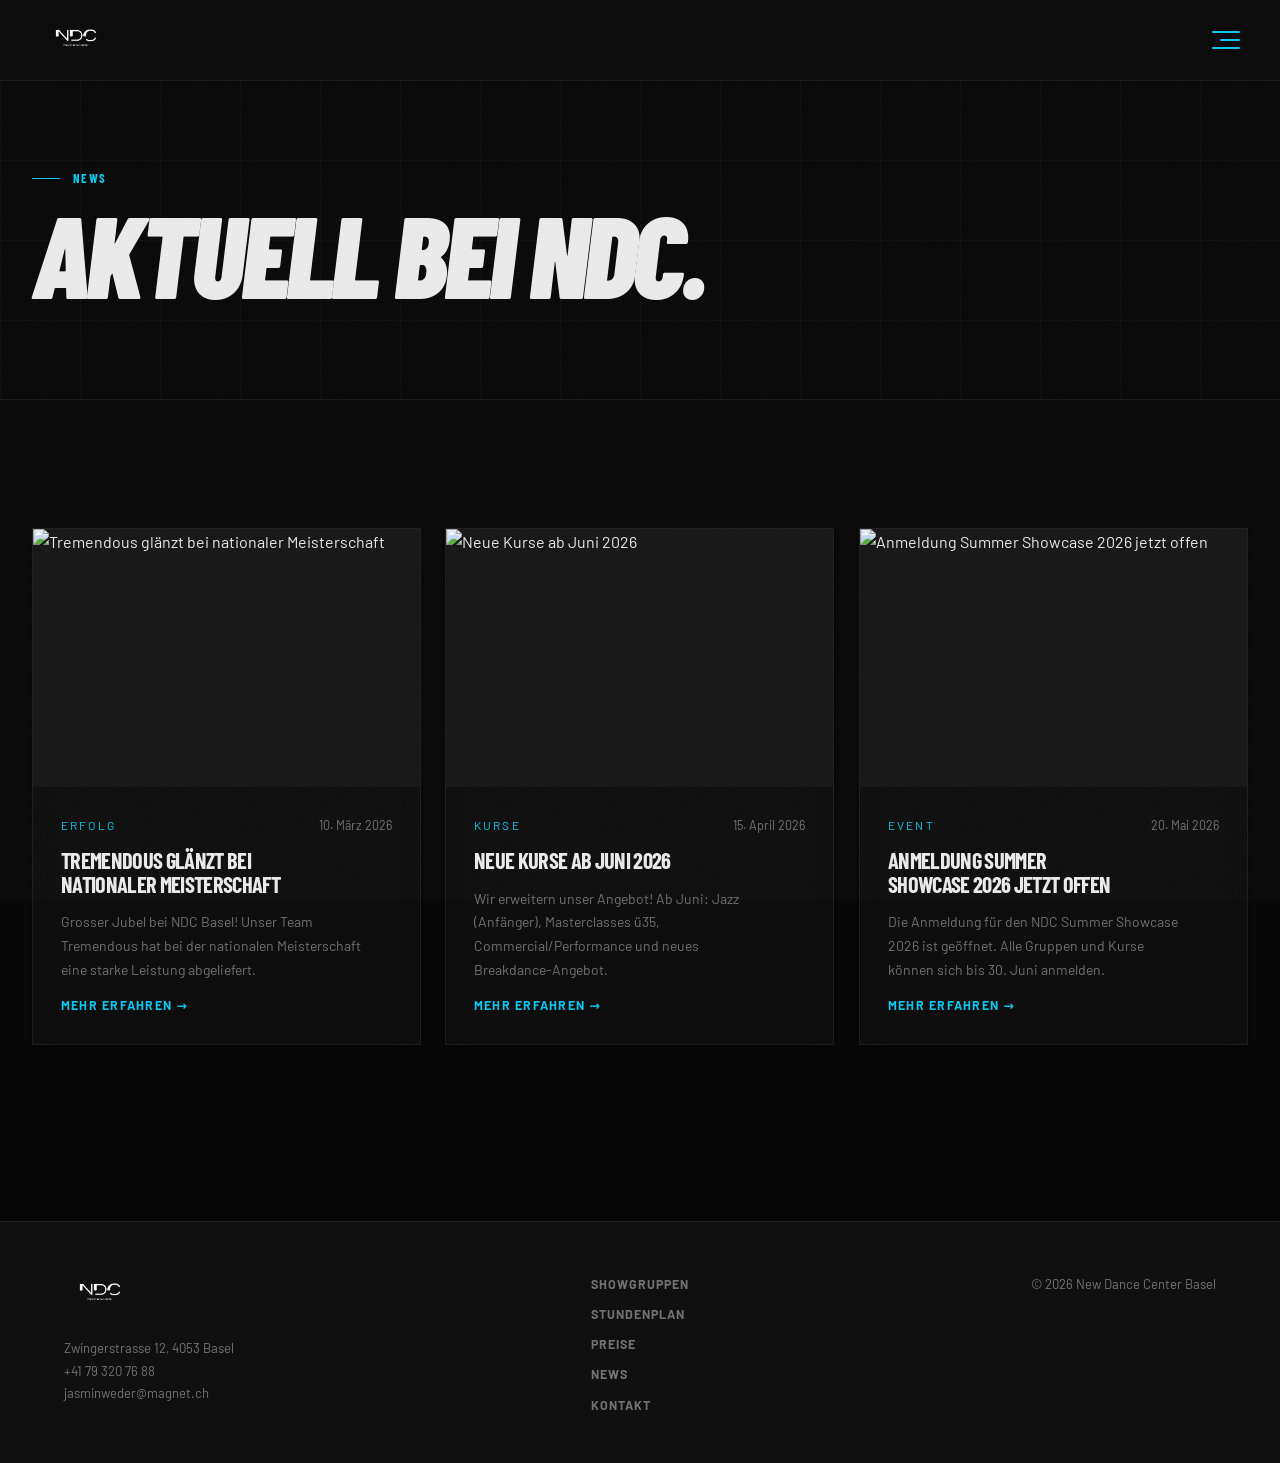
==== commit edbacf27: "Font system: switch to Barlow Condensed 900 italic display + Barlow 400 body Co-Authored-By: Claude " ====
--- a/artikel.html
+++ b/artikel.html
@@ -8,7 +8,7 @@
   <title>News | NDC Basel</title>
   <link rel="preconnect" href="https://fonts.googleapis.com">
   <link rel="preconnect" href="https://fonts.gstatic.com" crossorigin>
-  <link href="https://fonts.googleapis.com/css2?family=Archivo+Black&family=Hina+Mincho&display=swap" rel="stylesheet">
+  <link href="https://fonts.googleapis.com/css2?family=Barlow:wght@400;700&family=Barlow+Condensed:ital,wght@0,700;0,900;1,700;1,900&display=swap" rel="stylesheet">
   <link rel="stylesheet" href="styles/style.css">
 </head>
 <body>
--- a/styles/style.css
+++ b/styles/style.css
@@ -1,12 +1,4 @@
-@import url('https://fonts.googleapis.com/css2?family=Archivo+Black&family=Hina+Mincho&display=swap');
-
-/* Rumonds — drop woff2/woff files into /fonts/ to activate */
-@font-face {
-  font-family: 'Rumonds';
-  src: url('../fonts/Rumonds.woff2') format('woff2'),
-       url('../fonts/Rumonds.woff') format('woff');
-  font-weight: 700; font-style: normal; font-display: swap;
-}
+@import url('https://fonts.googleapis.com/css2?family=Barlow:wght@400;700&family=Barlow+Condensed:ital,wght@0,700;0,900;1,700;1,900&display=swap');
 
 :root {
   /* ── Colours ──────────────────────────────────────────────── */
@@ -23,20 +15,21 @@
   --border-strong: rgba(255, 255, 255, 0.13);
 
   /* ── Typography ───────────────────────────────────────────── */
-  --font-display: 'Rumonds', 'Archivo Black', Impact, sans-serif;
-  --font-body:    'Helvetica Neue', Helvetica, Arial, sans-serif;
-  --font-serif:   'Hina Mincho', Georgia, 'Times New Roman', serif;
-  --font-accent:  'Helvetica Neue', Helvetica, Arial, sans-serif;
+  --font-display: 'Barlow Condensed', 'Arial Narrow', sans-serif;
+  --font-body:    'Barlow', system-ui, sans-serif;
 
   /* ── Type scale (fluid) ───────────────────────────────────── */
-  --text-xs:    clamp(0.65rem, 0.75vw, 0.72rem);
-  --text-sm:    clamp(0.8rem, 1vw, 0.875rem);
-  --text-base:  clamp(1rem, 1.2vw, 1.125rem);
-  --text-md:    clamp(1.125rem, 1.5vw, 1.375rem);
-  --text-lg:    clamp(1.5rem, 2.5vw, 2.25rem);
-  --text-xl:    clamp(2rem, 4vw, 4rem);
-  --text-2xl:   clamp(2.5rem, 5vw, 5.5rem);
-  --text-hero:  clamp(4.5rem, 9.5vw, 10.5rem);
+  --text-xs:     clamp(0.65rem, 1.2vw, 0.75rem);
+  --text-sm:     clamp(0.75rem, 1.4vw, 0.875rem);
+  --text-base:   clamp(0.875rem, 1.6vw, 1rem);
+  --text-md:     clamp(1rem, 2vw, 1.25rem);
+  --text-label:  clamp(0.65rem, 1.2vw, 0.8rem);
+  --text-lg:     clamp(1.5rem, 3vw, 2rem);
+  --text-xl:     clamp(2rem, 5vw, 3.5rem);
+  --text-2xl:    clamp(3rem, 8vw, 6rem);
+  --text-3xl:    clamp(4rem, 11vw, 9rem);
+  --text-hero:   clamp(5rem, 15vw, 14rem);
+  --text-bleed:  clamp(6rem, 20vw, 20rem);
 
   /* ── Spacing scale (fluid) ───────────────────────────────── */
   --space-xs:   clamp(0.25rem, 0.4vw, 0.4rem);
@@ -98,6 +91,20 @@
 h1, h2, h3, h4, h5, h6 { text-wrap: balance; }
 p, li, figcaption        { text-wrap: pretty; }
 
+/* ── global type system ─────────────────────────────────────── */
+h1, h2, .display {
+  font-family: var(--font-display);
+  font-weight: 900;
+  font-style: italic;
+  letter-spacing: -0.02em;
+  text-transform: uppercase;
+  line-height: 0.88;
+}
+.display--upright { font-style: normal; }
+h1 { font-size: var(--text-hero); }
+h2 { font-size: var(--text-3xl); }
+h3 { font-family: var(--font-display); font-size: var(--text-xl); font-weight: 700; font-style: normal; text-transform: uppercase; letter-spacing: -0.02em; }
+
 /* tabular nums for all data */
 .stat-num, .card-time, .pillar-num,
 .preise-price, .event-date { font-variant-numeric: tabular-nums; }
@@ -154,8 +161,9 @@
 }
 
 .text-accent {
-  font-family: var(--font-accent);
-  font-weight: 800;
+  font-family: var(--font-display);
+  font-weight: 900;
+  font-style: italic;
 }
 
 /* ── WORD-SPLIT REVEAL ──────────────────────────────────────── */
@@ -363,10 +371,11 @@
 
 .eyebrow {
   display: inline-flex; align-items: center; gap: 0.8rem;
-  font-family: var(--font-body);
-  font-weight: 400;
-  font-size: var(--text-xs);
-  letter-spacing: 0.22em;
+  font-family: var(--font-display);
+  font-weight: 700;
+  font-style: normal;
+  font-size: var(--text-label);
+  letter-spacing: 0.12em;
   text-transform: uppercase;
   color: var(--accent);
   margin-bottom: var(--space-md);
@@ -394,8 +403,8 @@
 
 .btn-primary {
   display: inline-flex; align-items: center; gap: 0.6rem;
-  font-family: var(--font-body); font-weight: 400;
-  font-size: var(--text-xs); letter-spacing: 0.18em; text-transform: uppercase;
+  font-family: var(--font-display); font-weight: 700; font-style: normal;
+  font-size: var(--text-label); letter-spacing: 0.1em; text-transform: uppercase;
   background: var(--accent); color: #080808;
   border: none; border-radius: 0;
   padding: 1.05rem 2.25rem; cursor: pointer; line-height: 1;
@@ -423,8 +432,8 @@
 
 .btn-ghost {
   display: inline-flex; align-items: center; gap: 0.6rem;
-  font-family: var(--font-body); font-weight: 400;
-  font-size: var(--text-xs); letter-spacing: 0.18em; text-transform: uppercase;
+  font-family: var(--font-display); font-weight: 700; font-style: normal;
+  font-size: var(--text-label); letter-spacing: 0.1em; text-transform: uppercase;
   background: transparent; color: var(--text);
   border: 1px solid var(--border-strong); border-radius: 0;
   padding: 1.05rem 2.25rem; cursor: pointer; line-height: 1;
@@ -483,9 +492,9 @@
 .hero-meta  { grid-area: meta; }
 
 .hero-eyebrow {
-  font-family: var(--font-body);
-  font-weight: 400;
-  font-size: var(--text-xs); letter-spacing: 0.22em; text-transform: uppercase;
+  font-family: var(--font-display);
+  font-weight: 700; font-style: normal;
+  font-size: var(--text-label); letter-spacing: 0.12em; text-transform: uppercase;
   color: var(--accent); margin-bottom: var(--space-lg);
   display: inline-flex; align-items: center; gap: 0.8rem;
   animation: heroIn 0.8s var(--spring) 80ms both;
@@ -506,8 +515,9 @@
 .title-line {
   display: block;
   font-family: var(--font-display);
+  font-weight: 900; font-style: italic;
   font-size: var(--text-hero);
-  line-height: 0.85; letter-spacing: -0.04em; text-transform: uppercase;
+  line-height: 0.88; letter-spacing: -0.02em; text-transform: uppercase;
 }
 
 .title-line.solid { color: var(--text); }
@@ -726,12 +736,11 @@
 
 .pillar-num {
   display: block;
-  font-family: var(--font-serif);
-  font-size: 1rem; font-weight: 400;
-  letter-spacing: 0.05em;
+  font-family: var(--font-display);
+  font-size: var(--text-label); font-weight: 700; font-style: normal;
+  letter-spacing: 0.12em;
   color: var(--accent);
   margin-bottom: var(--space-lg);
-  opacity: 0.8;
 }
 
 .pillar-title {
@@ -999,14 +1008,14 @@
 }
 
 .news-card-img {
-  width: 100%; aspect-ratio: 16/9; overflow: hidden; flex-shrink: 0;
+  width: 100%; aspect-ratio: 3/2; overflow: hidden; flex-shrink: 0;
+  background: var(--surface-2);
 }
 .news-card-img img {
-  width: 100%; height: 100%; object-fit: cover;
-  transition: transform 0.5s var(--spring);
-  display: block;
-}
-.news-card:hover .news-card-img img { transform: scale(1.04); }
+  width: 100%; height: 100%; object-fit: cover; display: block;
+  transition: transform 0.7s var(--spring);
+}
+.news-card:hover .news-card-img img { transform: scale(1.06); }
 
 .news-card-body {
   padding: 1.75rem; display: flex; flex-direction: column; gap: 0.85rem; flex: 1;
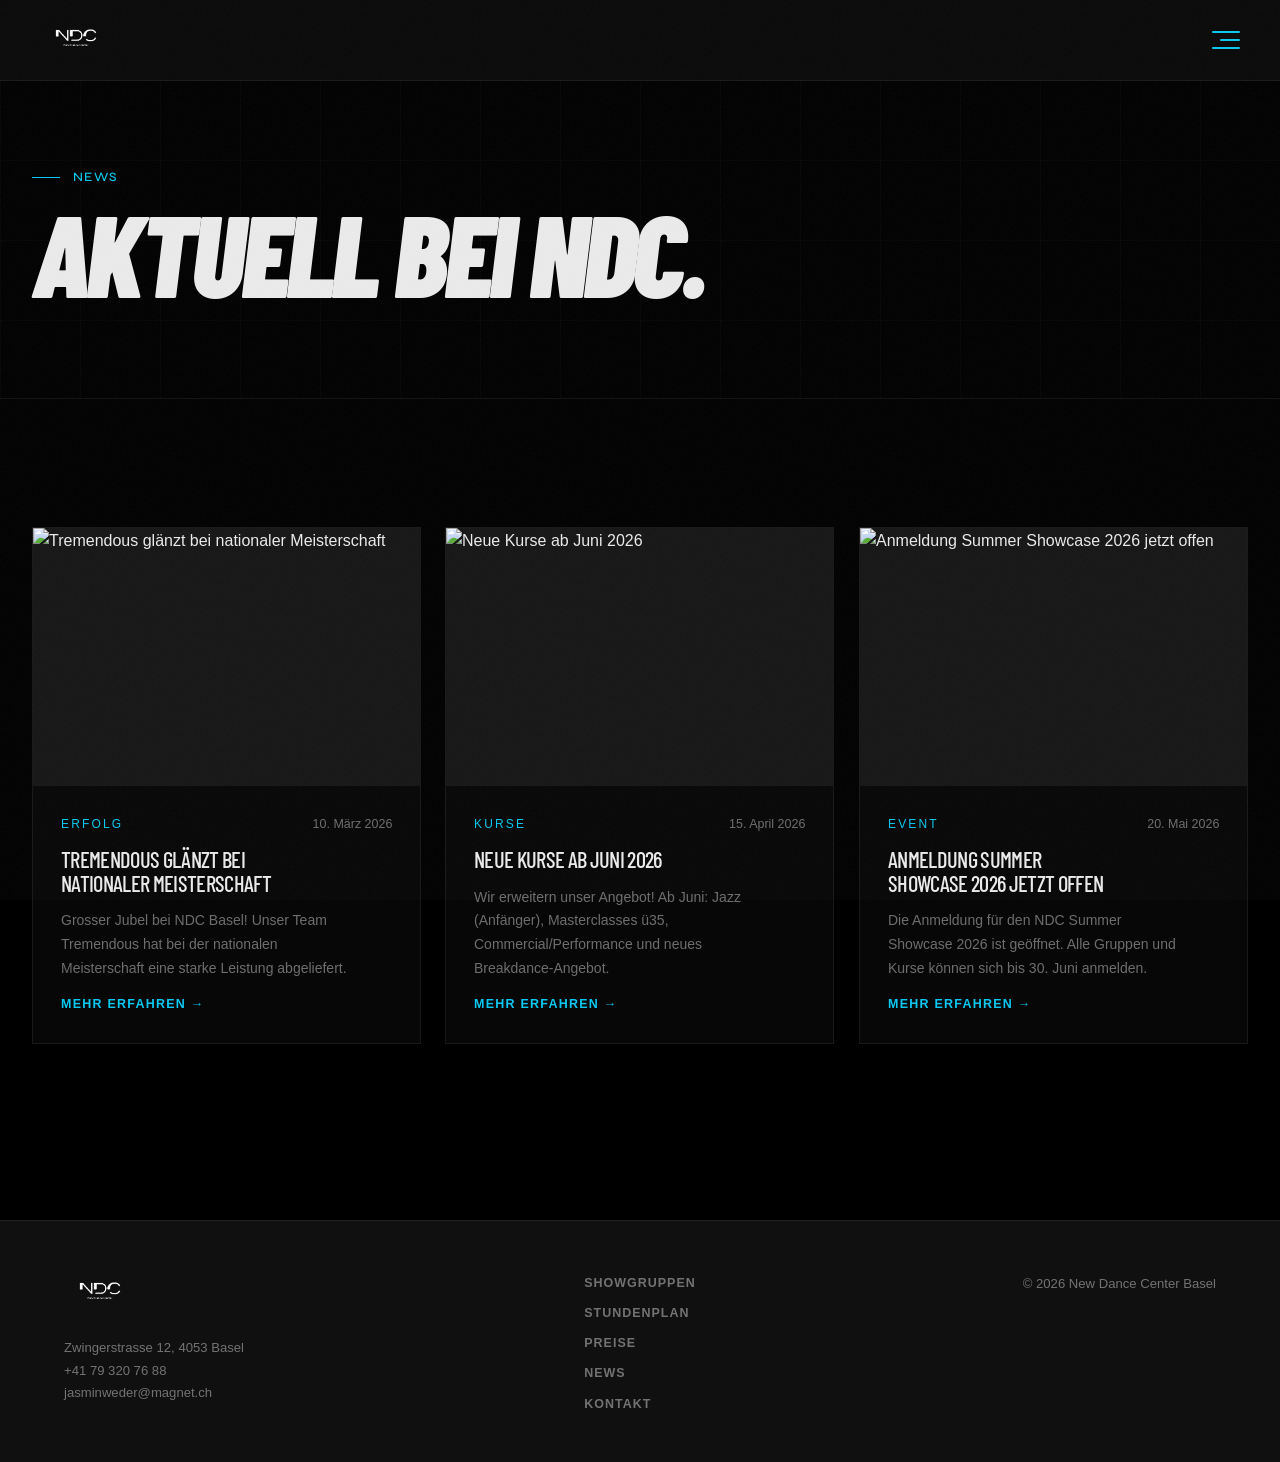
==== commit f01daabd: "Redesign: pitch black bg, Syne Medium headings/eyebrows, Helvetica body, hero→MEHR ALS EIN STUDIO., " ====
--- a/artikel.html
+++ b/artikel.html
@@ -8,7 +8,7 @@
   <title>News | NDC Basel</title>
   <link rel="preconnect" href="https://fonts.googleapis.com">
   <link rel="preconnect" href="https://fonts.gstatic.com" crossorigin>
-  <link href="https://fonts.googleapis.com/css2?family=Barlow:wght@400;700&family=Barlow+Condensed:ital,wght@0,700;0,900;1,700;1,900&display=swap" rel="stylesheet">
+  <link href="https://fonts.googleapis.com/css2?family=Barlow+Condensed:ital,wght@0,700;0,900;1,700;1,900&family=Syne:wght@500;700&display=swap" rel="stylesheet">
   <link rel="stylesheet" href="styles/style.css">
 </head>
 <body>
--- a/styles/style.css
+++ b/styles/style.css
@@ -1,8 +1,8 @@
-@import url('https://fonts.googleapis.com/css2?family=Barlow:wght@400;700&family=Barlow+Condensed:ital,wght@0,700;0,900;1,700;1,900&display=swap');
+@import url('https://fonts.googleapis.com/css2?family=Barlow+Condensed:ital,wght@0,700;0,900;1,700;1,900&family=Syne:wght@500;700&display=swap');
 
 :root {
   /* ── Colours ──────────────────────────────────────────────── */
-  --bg:            #080808;
+  --bg:            #000000;
   --surface:       #101010;
   --surface-2:     #161616;
   --accent:        #0BC8F0;
@@ -16,7 +16,8 @@
 
   /* ── Typography ───────────────────────────────────────────── */
   --font-display: 'Barlow Condensed', 'Arial Narrow', sans-serif;
-  --font-body:    'Barlow', system-ui, sans-serif;
+  --font-heading: 'Syne', system-ui, sans-serif;
+  --font-body:    'Helvetica Neue', Helvetica, Arial, sans-serif;
 
   /* ── Type scale (fluid) ───────────────────────────────────── */
   --text-xs:     clamp(0.65rem, 1.2vw, 0.75rem);
@@ -92,7 +93,7 @@
 p, li, figcaption        { text-wrap: pretty; }
 
 /* ── global type system ─────────────────────────────────────── */
-h1, h2, .display {
+h1, .display {
   font-family: var(--font-display);
   font-weight: 900;
   font-style: italic;
@@ -100,10 +101,17 @@
   text-transform: uppercase;
   line-height: 0.88;
 }
+h2 {
+  font-family: var(--font-heading);
+  font-weight: 500;
+  font-style: normal;
+  letter-spacing: -0.01em;
+  text-transform: uppercase;
+  line-height: 0.92;
+  font-size: var(--text-3xl);
+}
+h3 { font-family: var(--font-heading); font-size: var(--text-xl); font-weight: 500; font-style: normal; text-transform: uppercase; letter-spacing: -0.01em; }
 .display--upright { font-style: normal; }
-h1 { font-size: var(--text-hero); }
-h2 { font-size: var(--text-3xl); }
-h3 { font-family: var(--font-display); font-size: var(--text-xl); font-weight: 700; font-style: normal; text-transform: uppercase; letter-spacing: -0.02em; }
 
 /* tabular nums for all data */
 .stat-num, .card-time, .pillar-num,
@@ -371,8 +379,8 @@
 
 .eyebrow {
   display: inline-flex; align-items: center; gap: 0.8rem;
-  font-family: var(--font-display);
-  font-weight: 700;
+  font-family: var(--font-heading);
+  font-weight: 500;
   font-style: normal;
   font-size: var(--text-label);
   letter-spacing: 0.12em;
@@ -492,8 +500,8 @@
 .hero-meta  { grid-area: meta; }
 
 .hero-eyebrow {
-  font-family: var(--font-display);
-  font-weight: 700; font-style: normal;
+  font-family: var(--font-heading);
+  font-weight: 500; font-style: normal;
   font-size: var(--text-label); letter-spacing: 0.12em; text-transform: uppercase;
   color: var(--accent); margin-bottom: var(--space-lg);
   display: inline-flex; align-items: center; gap: 0.8rem;
@@ -591,12 +599,12 @@
 }
 
 .ticker-track span {
-  font-family: var(--font-body);
-  font-weight: 400;
-  font-size: var(--text-xs); letter-spacing: 0.22em; text-transform: uppercase; color: var(--muted);
-}
-
-.ticker-track .dot { color: var(--border-strong); font-size: 0.5rem; }
+  font-family: var(--font-heading);
+  font-weight: 700;
+  font-size: var(--text-xs); letter-spacing: 0.18em; text-transform: uppercase; color: var(--highlight);
+}
+
+.ticker-track .dot { color: rgba(194,255,77,0.4); font-size: 0.5rem; }
 
 @keyframes ticker { from { transform: translateX(0); } to { transform: translateX(-50%); } }
 
